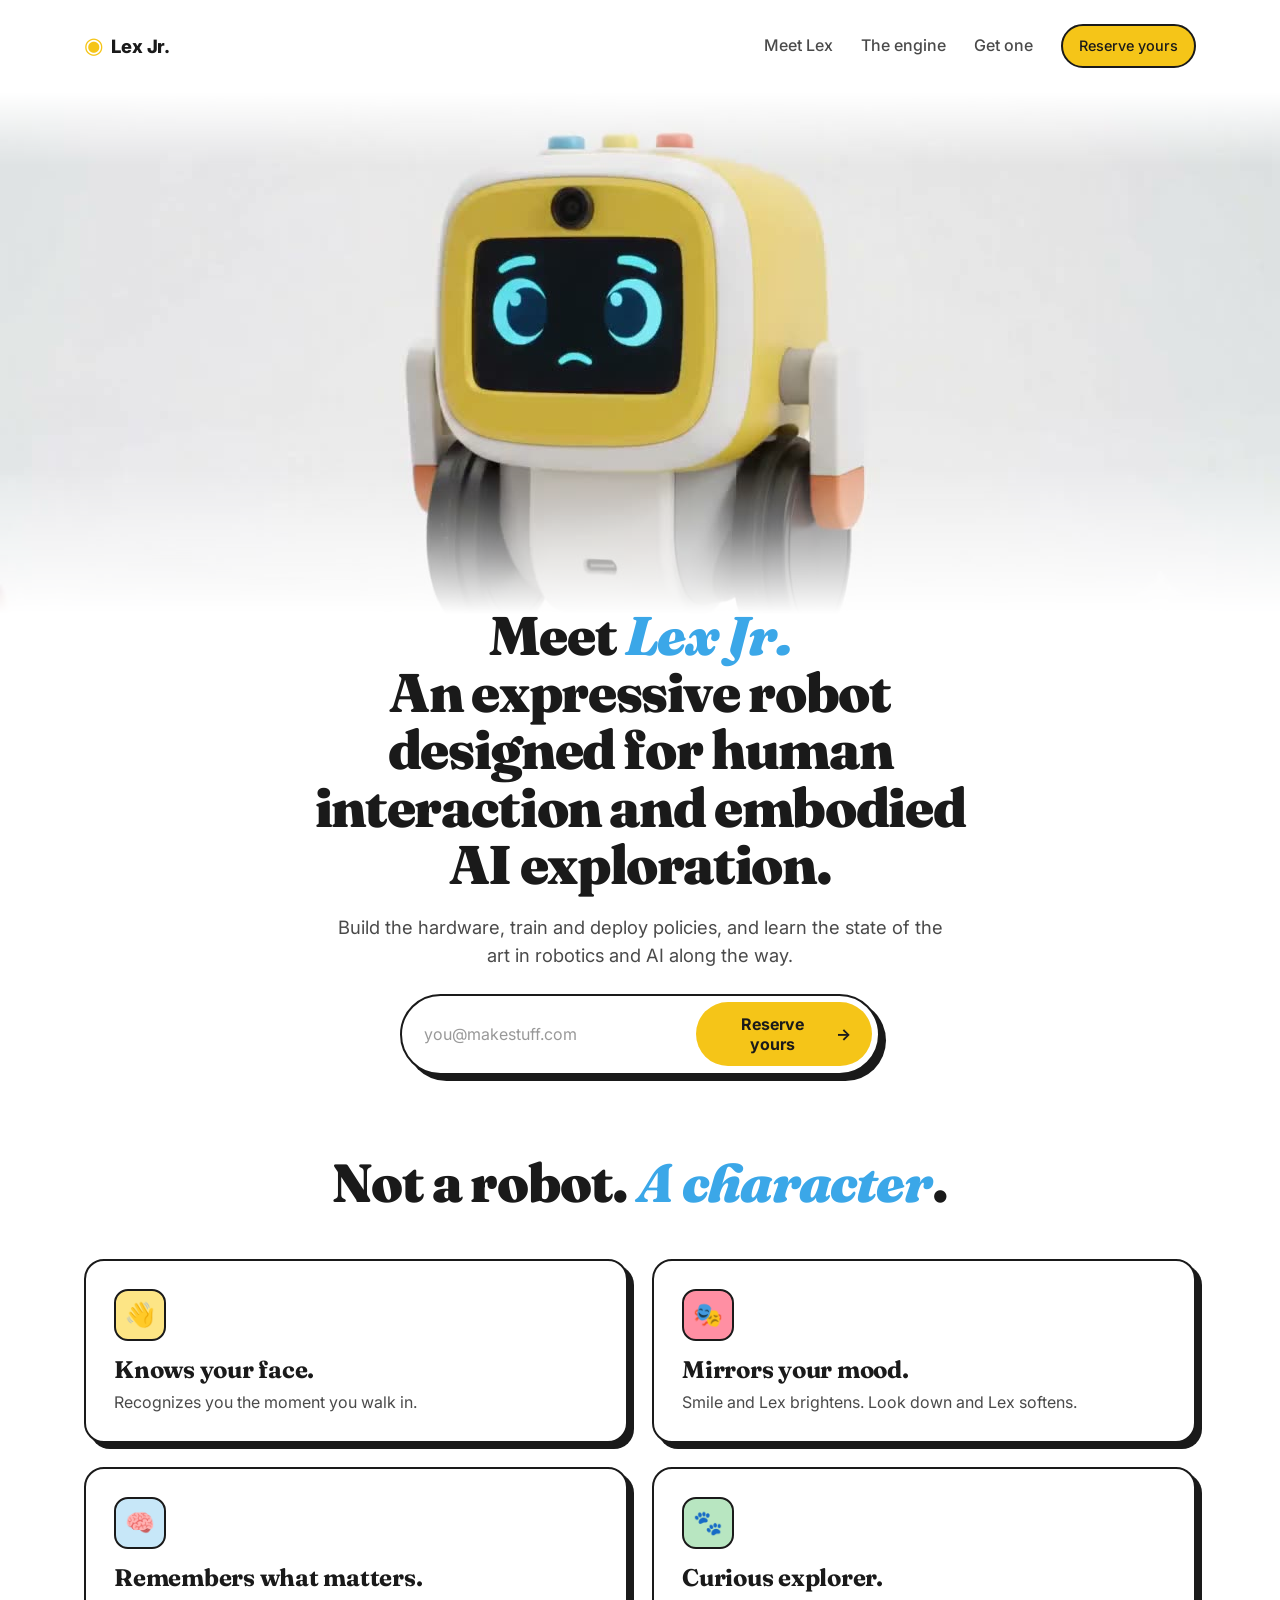
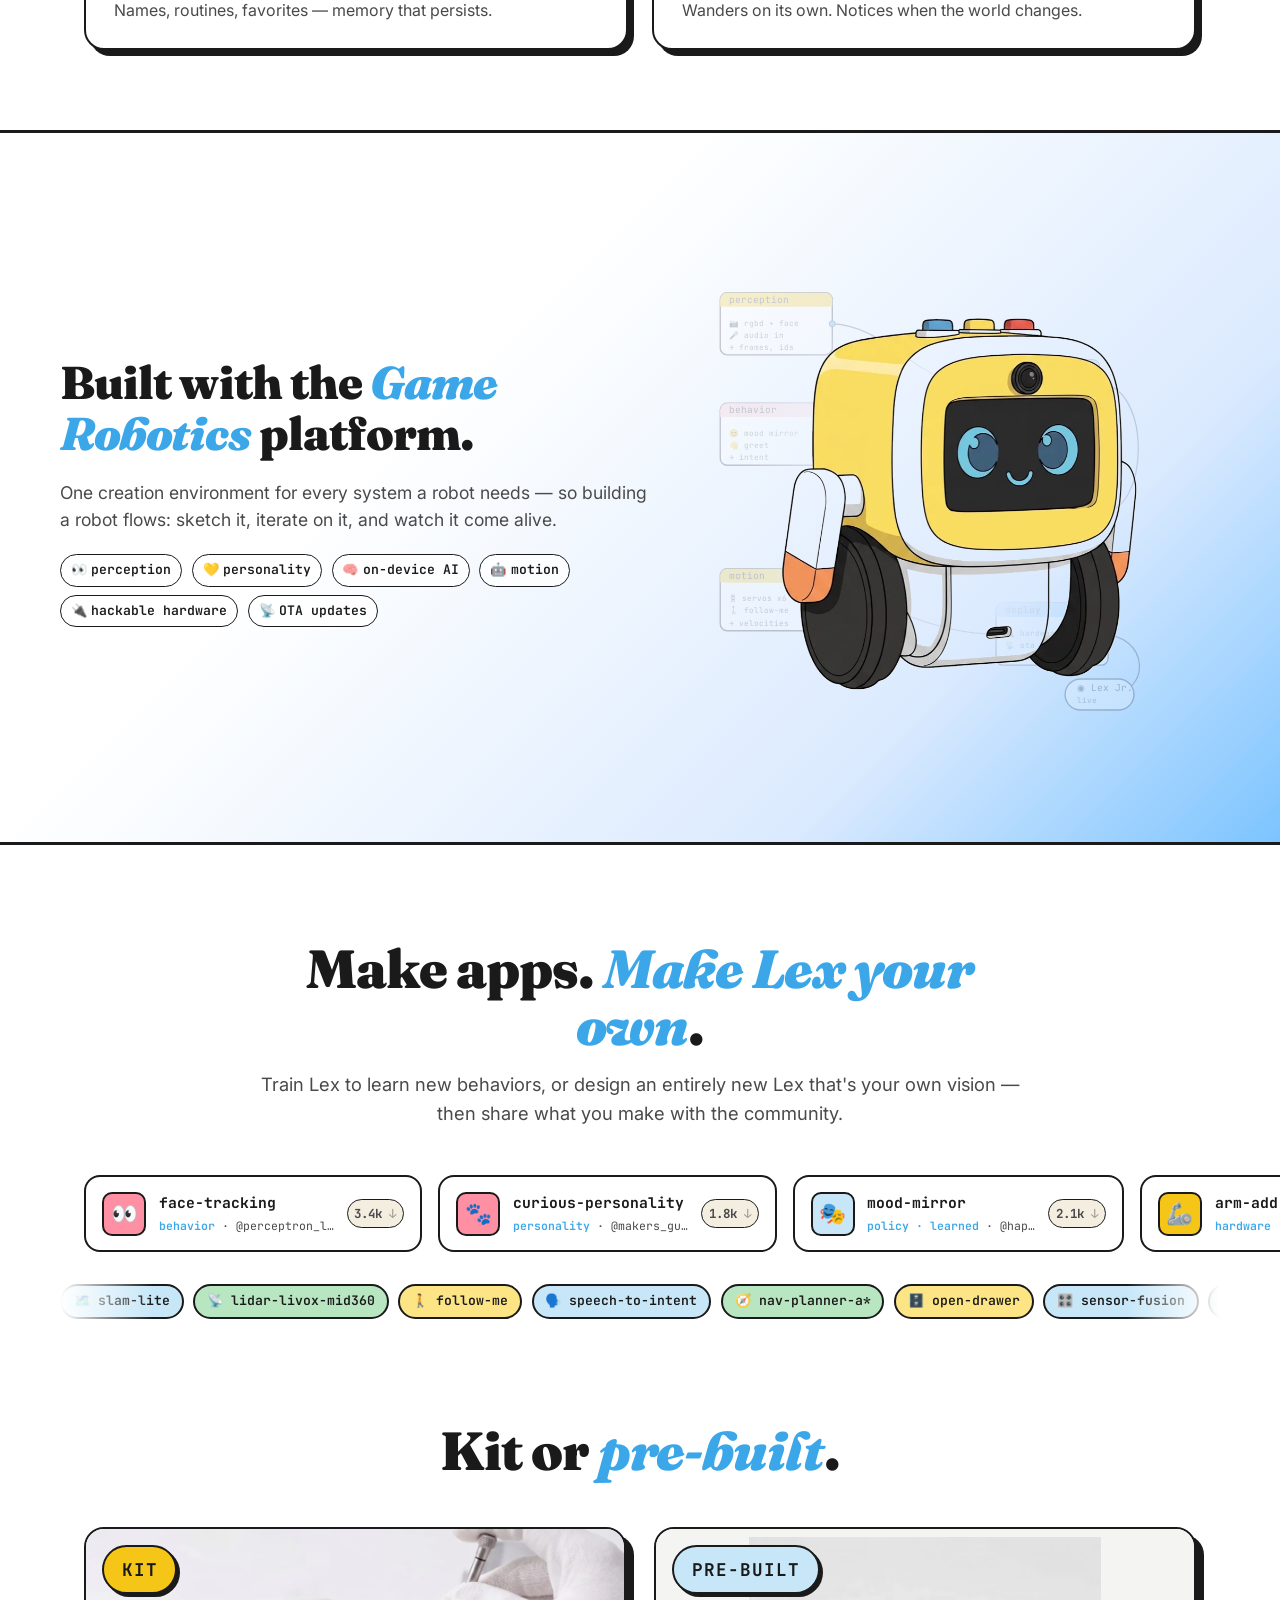
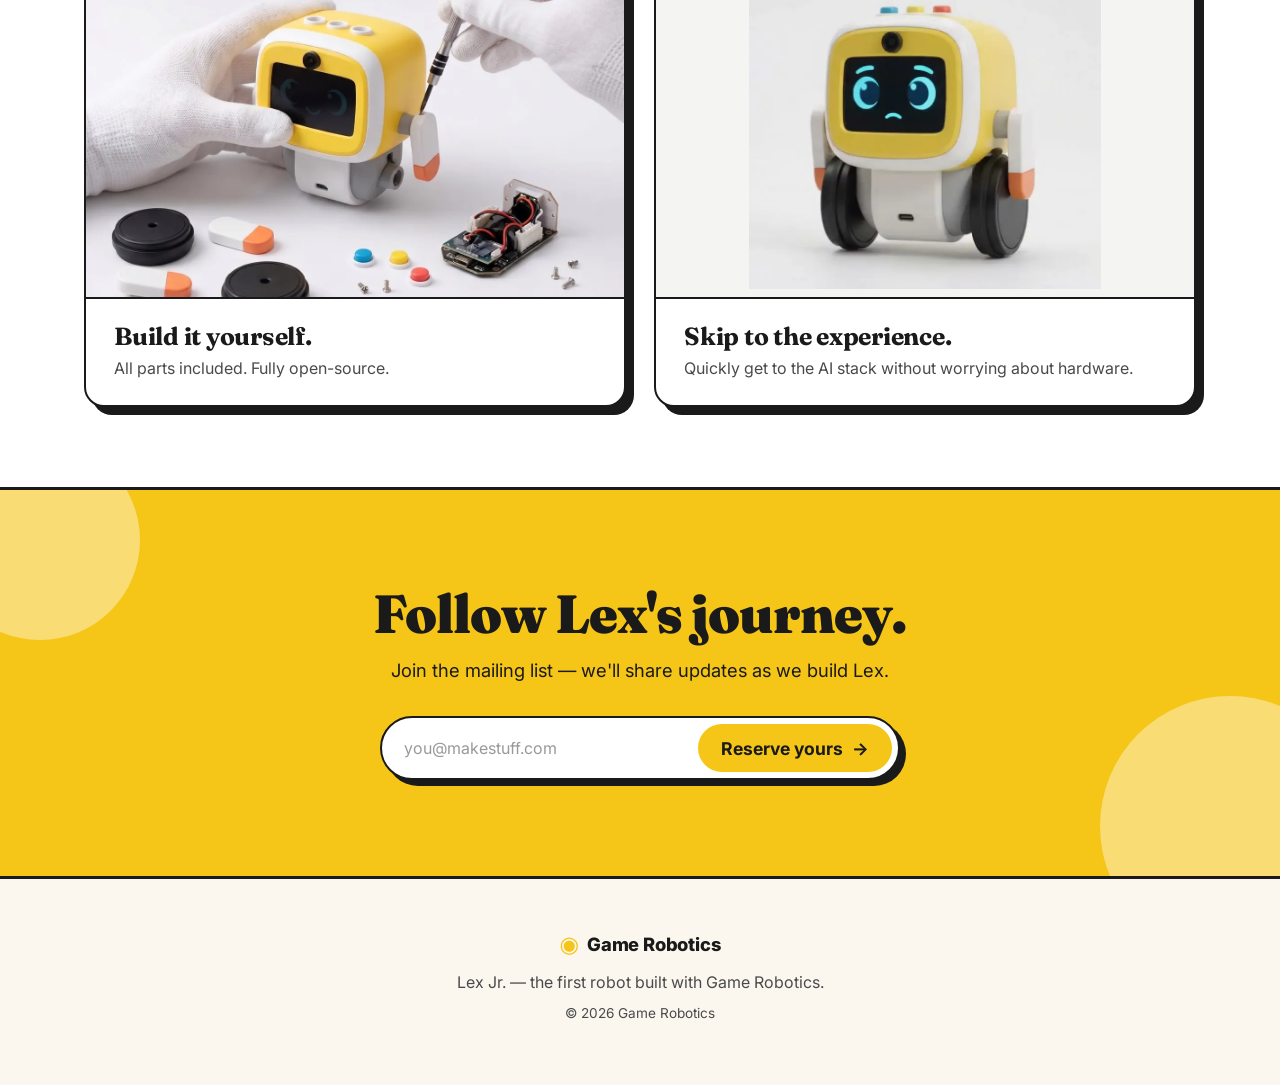
==== v3-robotfirst/index.html @ 31953375 "B choose cards: Kit + Pre-built tags overlay top-left of image, larger" ====
<!DOCTYPE html>
<html lang="en">
<head>
  <meta charset="UTF-8" />
  <meta name="viewport" content="width=device-width, initial-scale=1.0" />
  <title>Lex Jr. — A companion robot by Game Robotics</title>
  <meta name="description" content="Meet Lex Jr. A companion robot that recognizes you, reacts to your world, and grows with you. Built with Game Robotics." />
  <link rel="preconnect" href="https://fonts.googleapis.com" />
  <link rel="preconnect" href="https://fonts.gstatic.com" crossorigin />
  <link href="https://fonts.googleapis.com/css2?family=Fraunces:opsz,wght@9..144,700;9..144,900&family=Inter:wght@400;500;600;700&family=JetBrains+Mono:wght@500&display=swap" rel="stylesheet" />
  <link rel="stylesheet" href="styles.css" />
</head>
<body class="variant-b">
  <!-- Nav -->
  <header class="nav">
    <a href="#" class="logo">
      <span class="logo-mark">◉</span>
      <span>Lex Jr.</span>
    </a>
    <nav class="nav-links">
      <a href="#meet">Meet Lex</a>
      <a href="#engine">The engine</a>
      <a href="#choose">Get one</a>
      <a href="#signup" class="btn btn-sm btn-primary">Reserve yours</a>
    </nav>
  </header>

  <!-- Hero: cinematic full-bleed video, copy stacked below -->
  <section class="hero-robot" id="top">
    <div class="hr-video-band">
      <video
        class="hr-robot-vid-wide"
        autoplay muted loop playsinline preload="metadata"
        poster="assets/lex-jr-wide-poster.jpg"
        aria-label="Lex Jr., a friendly companion robot with big eyes">
        <source src="assets/lex-jr-wide.mp4" type="video/mp4" />
      </video>
    </div>

    <div class="hr-copy hr-copy-centered">
      <h1>
        Meet <em>Lex Jr.</em><br />
        An expressive robot designed for human interaction and embodied AI exploration.
      </h1>
      <p class="lede">
        Build the hardware, train and deploy policies, and learn the state of the
        art in robotics and AI along the way.
      </p>
      <form class="signup" onsubmit="event.preventDefault(); document.getElementById('signup-success').hidden = false;">
        <input type="email" placeholder="you@makestuff.com" aria-label="Email address" required />
        <button type="submit" class="btn btn-primary">
          Reserve yours <span aria-hidden="true">→</span>
        </button>
      </form>
      <p id="signup-success" class="signup-success" hidden>You're on the list. Talk soon 🌱</p>
    </div>
  </section>

  <!-- Meet Lex: personality vignettes -->
  <section class="meet" id="meet">
    <div class="section-head">
      <h2>Not a robot. <em>A character</em>.</h2>
    </div>

    <div class="vignettes">
      <article class="vignette">
        <div class="vg-icon">👋</div>
        <h3>Knows your face.</h3>
        <p>Recognizes you the moment you walk in.</p>
      </article>
      <article class="vignette">
        <div class="vg-icon">🎭</div>
        <h3>Mirrors your mood.</h3>
        <p>Smile and Lex brightens. Look down and Lex softens.</p>
      </article>
      <article class="vignette">
        <div class="vg-icon">🧠</div>
        <h3>Remembers what matters.</h3>
        <p>Names, routines, favorites — memory that persists.</p>
      </article>
      <article class="vignette">
        <div class="vg-icon">🐾</div>
        <h3>Curious explorer.</h3>
        <p>Wanders on its own. Notices when the world changes.</p>
      </article>
    </div>
  </section>

  <!-- The reveal: platform enters as the enabler + the whole stack -->
  <section class="reveal" id="engine">
    <div class="reveal-inner">
      <div class="reveal-copy">
        <h2>Built with the <em>Game Robotics</em> platform.</h2>
        <p>
          One creation environment for every system a robot needs — so building
          a robot flows: sketch it, iterate on it, and watch it come alive.
        </p>
        <ul class="stack-chips" aria-label="Everything in Lex's stack">
          <li><span aria-hidden="true">👀</span> perception</li>
          <li><span aria-hidden="true">💛</span> personality</li>
          <li><span aria-hidden="true">🧠</span> on-device AI</li>
          <li><span aria-hidden="true">🤖</span> motion</li>
          <li><span aria-hidden="true">🔌</span> hackable hardware</li>
          <li><span aria-hidden="true">📡</span> OTA updates</li>
        </ul>
      </div>
      <div class="reveal-visual">
        <!-- Faded node-editor hint behind Lex: a peek at the platform UI -->
        <svg class="reveal-nodes" viewBox="0 0 600 600" aria-hidden="true" preserveAspectRatio="xMidYMid slice">
          <defs>
            <style>
              .rn-node { fill: white; stroke: #1a1a2e; stroke-width: 1.6; }
              .rn-bar-y { fill: #F5C518; }
              .rn-bar-b { fill: #7cc4ff; }
              .rn-bar-p { fill: #FFBFC7; }
              .rn-bar-g { fill: #B9E8C7; }
              .rn-text { font-family: 'JetBrains Mono', 'Menlo', monospace; font-size: 11px; fill: #1a1a2e; }
              .rn-text-sm { font-family: 'JetBrains Mono', 'Menlo', monospace; font-size: 9px; fill: #4a4a5a; }
              .rn-port { fill: #2ba1ff; stroke: #1a1a2e; stroke-width: 1; }
              .rn-wire { fill: none; stroke: #1a1a2e; stroke-width: 1.4; stroke-linecap: round; }
            </style>
          </defs>

          <!-- Wires (drawn first so nodes sit on top) -->
          <path class="rn-wire" d="M 148,110 C 220,110 260,200 340,180" />
          <path class="rn-wire" d="M 148,238 C 220,238 260,330 340,320" />
          <path class="rn-wire" d="M 460,180 C 520,180 520,330 460,330" />
          <path class="rn-wire" d="M 148,430 C 220,430 260,470 340,470" />
          <path class="rn-wire" d="M 460,470 C 520,470 520,540 470,540" />

          <!-- perception -->
          <g transform="translate(20, 74)">
            <rect class="rn-node" width="130" height="72" rx="8" />
            <rect class="rn-bar-y" x="0" y="0" width="130" height="16" rx="8" />
            <rect class="rn-bar-y" x="0" y="8" width="130" height="8" />
            <text class="rn-text" x="10" y="12">perception</text>
            <text class="rn-text-sm" x="10" y="38">📷 rgbd + face</text>
            <text class="rn-text-sm" x="10" y="52">🎤 audio in</text>
            <text class="rn-text-sm" x="10" y="66">→ frames, ids</text>
            <circle class="rn-port" cx="130" cy="36" r="3.5" />
          </g>

          <!-- behavior -->
          <g transform="translate(20, 202)">
            <rect class="rn-node" width="130" height="72" rx="8" />
            <rect class="rn-bar-p" x="0" y="0" width="130" height="16" rx="8" />
            <rect class="rn-bar-p" x="0" y="8" width="130" height="8" />
            <text class="rn-text" x="10" y="12">behavior</text>
            <text class="rn-text-sm" x="10" y="38">😊 mood mirror</text>
            <text class="rn-text-sm" x="10" y="52">👋 greet</text>
            <text class="rn-text-sm" x="10" y="66">→ intent</text>
            <circle class="rn-port" cx="130" cy="36" r="3.5" />
          </g>

          <!-- reasoning -->
          <g transform="translate(340, 152)">
            <rect class="rn-node" width="120" height="60" rx="8" />
            <rect class="rn-bar-b" x="0" y="0" width="120" height="16" rx="8" />
            <rect class="rn-bar-b" x="0" y="8" width="120" height="8" />
            <text class="rn-text" x="10" y="12">reasoning</text>
            <text class="rn-text-sm" x="10" y="36">🧠 on-device llm</text>
            <text class="rn-text-sm" x="10" y="50">→ plan, reply</text>
            <circle class="rn-port" cx="0" cy="30" r="3.5" />
            <circle class="rn-port" cx="120" cy="30" r="3.5" />
          </g>

          <!-- memory -->
          <g transform="translate(340, 292)">
            <rect class="rn-node" width="120" height="60" rx="8" />
            <rect class="rn-bar-g" x="0" y="0" width="120" height="16" rx="8" />
            <rect class="rn-bar-g" x="0" y="8" width="120" height="8" />
            <text class="rn-text" x="10" y="12">memory</text>
            <text class="rn-text-sm" x="10" y="36">🗄 persistent</text>
            <text class="rn-text-sm" x="10" y="50">→ ctx, prefs</text>
            <circle class="rn-port" cx="0" cy="30" r="3.5" />
            <circle class="rn-port" cx="120" cy="30" r="3.5" />
          </g>

          <!-- motion -->
          <g transform="translate(20, 394)">
            <rect class="rn-node" width="130" height="72" rx="8" />
            <rect class="rn-bar-y" x="0" y="0" width="130" height="16" rx="8" />
            <rect class="rn-bar-y" x="0" y="8" width="130" height="8" />
            <text class="rn-text" x="10" y="12">motion</text>
            <text class="rn-text-sm" x="10" y="38">🎛 servos x6</text>
            <text class="rn-text-sm" x="10" y="52">🚶 follow-me</text>
            <text class="rn-text-sm" x="10" y="66">→ velocities</text>
            <circle class="rn-port" cx="130" cy="36" r="3.5" />
          </g>

          <!-- deploy -->
          <g transform="translate(340, 434)">
            <rect class="rn-node" width="130" height="72" rx="8" />
            <rect class="rn-bar-b" x="0" y="0" width="130" height="16" rx="8" />
            <rect class="rn-bar-b" x="0" y="8" width="130" height="8" />
            <text class="rn-text" x="10" y="12">deploy</text>
            <text class="rn-text-sm" x="10" y="38">🔌 hardware io</text>
            <text class="rn-text-sm" x="10" y="52">📡 ota</text>
            <text class="rn-text-sm" x="10" y="66">→ Lex</text>
            <circle class="rn-port" cx="0" cy="36" r="3.5" />
          </g>

          <!-- lex sink chip -->
          <g transform="translate(420, 522)">
            <rect class="rn-node" width="80" height="36" rx="18" fill="#F5C518" stroke="#1a1a2e" stroke-width="1.6" />
            <text class="rn-text" x="14" y="14">◉ Lex Jr.</text>
            <text class="rn-text-sm" x="14" y="28">live</text>
          </g>
        </svg>

        <picture>
          <source type="image/webp" srcset="assets/lex-jr-illustration.webp" />
          <img src="assets/lex-jr-illustration.png" alt="Illustration of Lex Jr." />
        </picture>
      </div>
    </div>
  </section>

  <!-- Community: extend Lex or build your own -->
  <section class="marketplace" id="community">
    <div class="section-head">
      <h2>Make apps. <em>Make Lex your own</em>.</h2>
      <p class="section-lede">
        Train Lex to learn new behaviors, or design an entirely new Lex that's your
        own vision — then share what you make with the community.
      </p>
    </div>

    <div class="market-grid market-featured">
      <div class="market-card m-behavior">
        <div class="m-icon">👀</div>
        <div class="m-body">
          <div class="m-name">face-tracking</div>
          <div class="m-meta"><span class="m-type">behavior</span> · <span class="m-author">@perceptron_labs</span></div>
        </div>
        <div class="m-stat">3.4k</div>
      </div>
      <div class="market-card m-personality">
        <div class="m-icon">🐾</div>
        <div class="m-body">
          <div class="m-name">curious-personality</div>
          <div class="m-meta"><span class="m-type">personality</span> · <span class="m-author">@makers_guild</span></div>
        </div>
        <div class="m-stat">1.8k</div>
      </div>
      <div class="market-card m-policy">
        <div class="m-icon">🎭</div>
        <div class="m-body">
          <div class="m-name">mood-mirror</div>
          <div class="m-meta"><span class="m-type">policy · learned</span> · <span class="m-author">@haptic</span></div>
        </div>
        <div class="m-stat">2.1k</div>
      </div>
      <div class="market-card m-actuator">
        <div class="m-icon">🦾</div>
        <div class="m-body">
          <div class="m-name">arm-add-on</div>
          <div class="m-meta"><span class="m-type">hardware</span> · <span class="m-author">@robotis</span></div>
        </div>
        <div class="m-stat">4.7k</div>
      </div>
    </div>

    <div class="market-trail" aria-label="More capabilities in the library">
      <div class="market-trail-track">
        <span class="mini-node">🗺️ slam-lite</span>
        <span class="mini-node">📡 lidar-livox-mid360</span>
        <span class="mini-node">🚶 follow-me</span>
        <span class="mini-node">🗣️ speech-to-intent</span>
        <span class="mini-node">🧭 nav-planner-a*</span>
        <span class="mini-node">🗄️ open-drawer</span>
        <span class="mini-node">🎛️ sensor-fusion</span>
        <span class="mini-node">📷 rgbd-cam</span>
        <span class="mini-node">🧲 gripper-parallel</span>
        <span class="mini-node">🌡️ imu-bno085</span>
        <span class="mini-node">🎨 emotion-mixer</span>
        <span class="mini-node">🧠 llm-planner</span>
        <span class="mini-node">🦾 arm-pilot</span>
        <span class="mini-node">🎯 aim-and-track</span>
        <span class="mini-node" aria-hidden="true">🗺️ slam-lite</span>
        <span class="mini-node" aria-hidden="true">📡 lidar-livox-mid360</span>
        <span class="mini-node" aria-hidden="true">🚶 follow-me</span>
        <span class="mini-node" aria-hidden="true">🗣️ speech-to-intent</span>
        <span class="mini-node" aria-hidden="true">🧭 nav-planner-a*</span>
        <span class="mini-node" aria-hidden="true">🗄️ open-drawer</span>
        <span class="mini-node" aria-hidden="true">🎛️ sensor-fusion</span>
        <span class="mini-node" aria-hidden="true">📷 rgbd-cam</span>
        <span class="mini-node" aria-hidden="true">🧲 gripper-parallel</span>
        <span class="mini-node" aria-hidden="true">🌡️ imu-bno085</span>
        <span class="mini-node" aria-hidden="true">🎨 emotion-mixer</span>
        <span class="mini-node" aria-hidden="true">🧠 llm-planner</span>
        <span class="mini-node" aria-hidden="true">🦾 arm-pilot</span>
        <span class="mini-node" aria-hidden="true">🎯 aim-and-track</span>
      </div>
    </div>
  </section>

  <!-- Kit vs pre-built: two ways in -->
  <section class="choose" id="choose">
    <div class="section-head">
      <h2>Kit or <em>pre-built</em>.</h2>
    </div>

    <div class="choose-grid">
      <article class="choose-card">
        <div class="cc-img">
          <div class="cc-tag cc-tag-kit">Kit</div>
          <picture>
            <source type="image/webp" srcset="assets/lex-kit.webp" />
            <img src="assets/lex-kit.jpg" alt="Lex Jr. kit — assembled by hand with tools and parts on a workbench" />
          </picture>
        </div>
        <div class="cc-body">
          <h3>Build it yourself.</h3>
          <p>All parts included. Fully open-source.</p>
        </div>
      </article>

      <article class="choose-card">
        <div class="cc-img cc-img-photo">
          <div class="cc-tag cc-tag-built">Pre-built</div>
          <picture>
            <source type="image/webp" srcset="assets/lex-jr-poster.webp" />
            <img src="assets/lex-jr-poster.jpg" alt="Lex Jr. — fully assembled and ready to run" />
          </picture>
        </div>
        <div class="cc-body">
          <h3>Skip to the experience.</h3>
          <p>Quickly get to the AI stack without worrying about hardware.</p>
        </div>
      </article>
    </div>
  </section>

  <!-- Final CTA -->
  <section class="cta" id="signup">
    <div class="cta-inner">
      <h2>Follow Lex's journey.</h2>
      <p>Join the mailing list — we'll share updates as we build Lex.</p>
      <form class="signup signup-lg" onsubmit="event.preventDefault(); document.getElementById('signup-success-2').hidden = false;">
        <input type="email" placeholder="you@makestuff.com" aria-label="Email address" required />
        <button type="submit" class="btn btn-primary btn-lg">
          Reserve yours <span aria-hidden="true">→</span>
        </button>
      </form>
      <p id="signup-success-2" class="signup-success" hidden>You're on the list. Talk soon 🌱</p>
    </div>
  </section>

  <footer class="footer">
    <div class="footer-inner">
      <div class="logo">
        <span class="logo-mark">◉</span>
        <span>Game Robotics</span>
      </div>
      <p class="footer-tag">Lex Jr. — the first robot built with Game Robotics.</p>
      <p class="footer-copy">© 2026 Game Robotics</p>
    </div>
  </footer>
</body>
</html>
---- v3-robotfirst/styles.css ----
/* -------- Design tokens: TOYBOX (yellow + blue on cream) -------- */
:root {
  --bg: #FBF7EF;
  --bg-2: #F4EEE0;
  --ink: #1A1A1A;
  --ink-2: #4A4A4A;
  --yellow: #F5C518;
  --yellow-soft: #FDE585;
  --blue: #3BA7E8;
  --blue-soft: #C7E7F8;
  --pink: #FF8FA3;
  --mint: #B8E6C1;
  --dark: #0F172A;
  --radius: 22px;
  --radius-sm: 14px;
  --shadow-play: 6px 6px 0 var(--ink);
  --shadow-soft: 0 10px 30px rgba(0, 0, 0, 0.08);
  --max: 1160px;
}

/* -------- Reset + base -------- */
*, *::before, *::after { box-sizing: border-box; }
html, body { margin: 0; padding: 0; }
body {
  font-family: 'Inter', system-ui, sans-serif;
  background: var(--bg);
  color: var(--ink);
  line-height: 1.55;
  -webkit-font-smoothing: antialiased;
  overflow-x: hidden;
}
img { max-width: 100%; display: block; }
a { color: inherit; text-decoration: none; }
h1, h2, h3 {
  font-family: 'Fraunces', 'Georgia', serif;
  font-weight: 900;
  line-height: 1.05;
  letter-spacing: -0.02em;
  margin: 0;
}
h1 { font-size: clamp(2.8rem, 6.5vw, 5.4rem); }
h2 { font-size: clamp(2rem, 4.2vw, 3.4rem); }
h3 { font-size: 1.25rem; font-family: 'Inter', sans-serif; font-weight: 700; letter-spacing: -0.01em; }
p { margin: 0 0 1em; color: var(--ink-2); }
em { font-style: italic; color: var(--blue); }

/* -------- Buttons -------- */
.btn {
  display: inline-flex;
  align-items: center;
  gap: 0.5em;
  padding: 0.85em 1.4em;
  border-radius: 999px;
  font-family: 'Inter', sans-serif;
  font-weight: 700;
  font-size: 1rem;
  border: 2px solid var(--ink);
  cursor: pointer;
  transition: transform 0.15s ease, box-shadow 0.15s ease;
  background: white;
  color: var(--ink);
}
.btn:hover { transform: translate(-2px, -2px); box-shadow: 4px 4px 0 var(--ink); }
.btn:active { transform: translate(0, 0); box-shadow: 0 0 0 var(--ink); }
.btn-primary { background: var(--yellow); color: var(--ink); }
.btn-lg { padding: 1.05em 1.8em; font-size: 1.1rem; }
.btn-sm { padding: 0.6em 1.1em; font-size: 0.9rem; }

/* -------- Nav -------- */
.nav {
  max-width: var(--max);
  margin: 0 auto;
  padding: 1.5rem 1.5rem;
  display: flex;
  justify-content: space-between;
  align-items: center;
  gap: 1rem;
}
.logo {
  display: inline-flex;
  align-items: center;
  gap: 0.5rem;
  font-weight: 800;
  font-size: 1.15rem;
  letter-spacing: -0.01em;
}
.logo-mark {
  color: var(--yellow);
  font-size: 1.4rem;
  animation: spin 8s linear infinite;
  display: inline-block;
}
@keyframes spin { to { transform: rotate(360deg); } }
.nav-links { display: flex; align-items: center; gap: 1.75rem; }
.nav-links a { font-weight: 500; color: var(--ink-2); }
.nav-links a:hover { color: var(--ink); }
.nav-links .btn { color: var(--ink); }

/* -------- Hero -------- */
.hero {
  max-width: var(--max);
  margin: 2rem auto 4rem;
  padding: 0 1.5rem;
  display: grid;
  grid-template-columns: 1.1fr 1fr;
  gap: 3rem;
  align-items: center;
}

/* Cinematic hero variant: full-width background video */
.hero-video {
  max-width: none;
  padding: 6rem 1.5rem 5rem;
  margin: 0 0 4rem;
  min-height: 82vh;
  position: relative;
  overflow: hidden;
  display: block;
  background: #0a0f18;
}
.hero-bg {
  position: absolute;
  inset: 0;
  width: 100%;
  height: 100%;
  object-fit: cover;
  z-index: 0;
  pointer-events: none;
  transform: scaleX(-1);
}
.hero-scrim {
  position: absolute;
  inset: 0;
  z-index: 1;
  background:
    linear-gradient(100deg, rgba(10, 15, 24, 0.92) 0%, rgba(10, 15, 24, 0.72) 35%, rgba(10, 15, 24, 0.25) 70%, rgba(10, 15, 24, 0.05) 100%),
    linear-gradient(180deg, rgba(10, 15, 24, 0.25) 0%, rgba(10, 15, 24, 0.55) 100%);
  pointer-events: none;
}
.hero-video .hero-copy {
  position: relative;
  z-index: 2;
  max-width: 640px;
  margin: 0 auto 0 max(1.5rem, calc((100vw - var(--max)) / 2 + 1.5rem));
  color: white;
}
.hero-video h1 {
  color: white;
  font-size: clamp(1.9rem, 4.2vw, 3.2rem);
  line-height: 1.1;
  letter-spacing: -0.02em;
}
.hero-video h1 em {
  display: inline-block;
  white-space: nowrap;
}
.hero-video em { color: var(--yellow); font-style: italic; }
.hero-video .lede { color: rgba(255,255,255,0.85); }
.hero-video .eyebrow {
  background: rgba(255,255,255,0.08);
  color: rgba(255,255,255,0.9);
  border-color: rgba(255,255,255,0.25);
  backdrop-filter: blur(6px);
}
.hero-video .squiggle path { stroke: var(--yellow); }

/* Hero tag — chip above h1 */
.hero-tag {
  display: inline-flex;
  align-items: center;
  gap: 0.75rem;
  font-family: 'Inter', sans-serif;
  font-weight: 600;
  font-size: 1.05rem;
  line-height: 1;
  color: white;
  background: rgba(255,255,255,0.08);
  padding: 0.7em 1.35em;
  border-radius: 999px;
  border: 1.5px solid rgba(255,255,255,0.22);
  backdrop-filter: blur(8px);
  margin: 0 0 1.6rem;
  letter-spacing: -0.01em;
}
.hero-tag em {
  font-family: 'Fraunces', serif;
  font-style: italic;
  font-weight: 900;
  color: var(--yellow);
  margin-left: 0.15em;
  letter-spacing: -0.02em;
}
.hero-tag .dot {
  width: 10px; height: 10px;
  background: var(--yellow);
  box-shadow: 0 0 0 4px rgba(245, 197, 24, 0.25);
}
@media (max-width: 520px) {
  .hero-tag { font-size: 0.9rem; padding: 0.55em 1.1em; }
}

.hero-copy .eyebrow { margin-bottom: 1.4rem; }
.hero h1 { margin-bottom: 1.4rem; }
.squiggle-wrap { position: relative; display: inline-block; }
.squiggle {
  position: absolute;
  left: 0;
  bottom: -0.15em;
  width: 100%;
  height: 0.35em;
}
.lede { font-size: 1.2rem; max-width: 32em; margin-bottom: 2rem; color: var(--ink-2); }

.eyebrow {
  display: inline-flex;
  align-items: center;
  gap: 0.6rem;
  font-family: 'JetBrains Mono', monospace;
  font-size: 0.8rem;
  text-transform: uppercase;
  letter-spacing: 0.12em;
  color: var(--ink-2);
  background: white;
  padding: 0.45em 0.9em;
  border-radius: 999px;
  border: 2px solid var(--ink);
}
.eyebrow.light { background: rgba(255,255,255,0.12); color: rgba(255,255,255,0.9); border-color: rgba(255,255,255,0.3); }
.dot {
  width: 8px; height: 8px; border-radius: 50%;
  background: var(--yellow);
  box-shadow: 0 0 0 3px var(--yellow-soft);
}

.signup {
  display: flex;
  gap: 0.5rem;
  max-width: 460px;
  background: white;
  padding: 0.4rem;
  border: 2px solid var(--ink);
  border-radius: 999px;
  box-shadow: var(--shadow-play);
}
.signup input {
  flex: 1;
  border: 0;
  background: transparent;
  padding: 0.7em 1em;
  font-size: 1rem;
  font-family: inherit;
  color: var(--ink);
  outline: none;
}
.signup input::placeholder { color: #999; }
.signup .btn { border-width: 0; padding: 0.75em 1.3em; }
.signup .btn:hover { transform: translate(-1px, -1px); box-shadow: 2px 2px 0 var(--ink); }

.signup-success:not([hidden]) {
  margin-top: 1rem;
  font-weight: 600;
  color: var(--ink);
  background: var(--mint);
  padding: 0.5em 1em;
  border-radius: 999px;
  display: inline-block;
  border: 2px solid var(--ink);
}
[hidden] { display: none !important; }
.tiny-print { font-size: 0.85rem; color: var(--ink-2); margin-top: 0.75rem; }

/* Hero visual */
.hero-visual {
  position: relative;
  aspect-ratio: 1 / 1;
  display: grid;
  place-items: center;
}
.hero-robot {
  position: relative;
  z-index: 2;
  max-width: 100%;
  filter: drop-shadow(0 30px 40px rgba(0, 0, 0, 0.18));
  animation: bob 4s ease-in-out infinite;
}
@keyframes bob { 0%, 100% { transform: translateY(0); } 50% { transform: translateY(-14px); } }

.blob {
  position: absolute;
  border-radius: 50%;
  filter: blur(2px);
  z-index: 1;
}
.blob-yellow {
  width: 62%;
  height: 62%;
  background: var(--yellow);
  top: 20%; left: 15%;
  animation: blob-1 12s ease-in-out infinite;
}
.blob-blue {
  width: 42%;
  height: 42%;
  background: var(--blue-soft);
  top: 8%; right: 6%;
  animation: blob-2 10s ease-in-out infinite;
}
.blob-yellow-sm {
  width: 55%;
  height: 55%;
  background: var(--yellow-soft);
  top: 22%; left: 22%;
  border-radius: 50%;
  z-index: 1;
  position: absolute;
}
@keyframes blob-1 { 0%,100% { transform: scale(1) translate(0,0);} 50% { transform: scale(1.08) translate(10px,-8px);} }
@keyframes blob-2 { 0%,100% { transform: scale(1) translate(0,0);} 50% { transform: scale(0.92) translate(-14px,10px);} }

.sticker {
  position: absolute;
  z-index: 3;
  background: white;
  border: 2px solid var(--ink);
  border-radius: 999px;
  padding: 0.5em 1em;
  font-weight: 700;
  font-size: 0.9rem;
  box-shadow: 4px 4px 0 var(--ink);
  transition: transform 0.2s ease;
}
.sticker:hover { transform: rotate(0deg) scale(1.05); }
.sticker-1 { top: 8%; left: 4%; background: var(--pink); transform: rotate(-8deg); }
.sticker-2 { bottom: 12%; left: 2%; background: var(--mint); transform: rotate(6deg); }
.sticker-3 { bottom: 22%; right: 4%; background: var(--blue); color: white; transform: rotate(-6deg); }

/* -------- Marquee -------- */
.marquee {
  background: var(--ink);
  color: var(--yellow);
  padding: 1.1rem 0;
  overflow: hidden;
  border-top: 2px solid var(--ink);
  border-bottom: 2px solid var(--ink);
  transform: rotate(-1.5deg);
  margin: 2rem -20px;
}
.marquee-track {
  display: flex;
  gap: 2rem;
  white-space: nowrap;
  animation: marquee 30s linear infinite;
  font-family: 'Fraunces', serif;
  font-weight: 900;
  font-size: 1.6rem;
  align-items: center;
}
.marquee-track span:nth-child(even) { color: var(--blue); font-size: 1rem; }
@keyframes marquee { to { transform: translateX(-50%); } }

/* -------- Pitch -------- */
.pitch {
  max-width: var(--max);
  margin: 6rem auto;
  padding: 0 1.5rem;
}
.section-head { max-width: 780px; margin: 0 auto 3rem; text-align: center; }
.section-head .eyebrow { margin-bottom: 1.2rem; }
.section-head h2 { margin-bottom: 1rem; }
.section-lede { font-size: 1.15rem; }
.section-lede.light { color: rgba(255,255,255,0.85); }

/* Transition caption sitting above the sim panel */
.pitch-transition {
  max-width: 720px;
  margin: 3rem auto 1.75rem;
  text-align: center;
  color: var(--ink-2);
  font-size: 1.1rem;
  line-height: 1.55;
}
.pt-lead {
  display: block;
  font-family: 'Fraunces', serif;
  font-weight: 900;
  font-size: 1.75rem;
  color: var(--ink);
  letter-spacing: -0.02em;
  margin-bottom: 0.5rem;
}
.pt-lead::after {
  content: '';
  display: inline-block;
  width: 40px;
  height: 4px;
  background: var(--yellow);
  vertical-align: middle;
  margin-left: 0.6em;
  border-radius: 2px;
}
.pt-arrow {
  display: block;
  margin-top: 0.9rem;
  color: var(--yellow);
  font-size: 1.5rem;
  animation: pt-bounce 1.6s ease-in-out infinite;
}
@keyframes pt-bounce {
  0%, 100% { transform: translateY(0); }
  50% { transform: translateY(6px); }
}
@media (max-width: 520px) {
  .pt-lead { font-size: 1.4rem; }
  .pt-lead::after { display: none; }
  .pitch-transition { font-size: 1rem; }
}

/* Prompt card: IDE-style panel */
.prompt-card {
  max-width: 860px;
  margin: 0 auto;
  background: #0F172A;
  border: 2px solid var(--ink);
  border-radius: var(--radius);
  box-shadow: 8px 8px 0 var(--ink);
  overflow: hidden;
  color: #E4EAF3;
}
.prompt-topbar {
  display: flex;
  align-items: center;
  gap: 0.5rem;
  padding: 0.75rem 1rem;
  background: #1E293B;
  border-bottom: 1px solid rgba(255,255,255,0.08);
  font-family: 'JetBrains Mono', monospace;
  font-size: 0.75rem;
  color: #8FA0BC;
}
.prompt-dot {
  width: 10px; height: 10px; border-radius: 50%;
  background: #FF6B6B;
}
.prompt-dot:nth-child(2) { background: var(--yellow); }
.prompt-dot:nth-child(3) { background: #7ED08C; }
.prompt-tabname {
  margin-left: 0.75rem;
  color: #8FA0BC;
}
/* Two-column shell: left tabs sidebar + main content column */
.prompt-shell {
  display: grid;
  grid-template-columns: 92px 1fr;
}
.prompt-tabs {
  background: #060B18;
  border-right: 1px solid rgba(255,255,255,0.06);
  padding: 0.5rem 0;
  display: flex;
  flex-direction: column;
  gap: 2px;
}
.ptab {
  position: relative;
  padding: 0.7rem 0.5rem 0.7rem 0.75rem;
  display: flex;
  flex-direction: column;
  align-items: flex-start;
  gap: 0.25rem;
  font-family: 'JetBrains Mono', monospace;
  font-size: 0.65rem;
  color: #566172;
  cursor: default;
  transition: color 0.25s ease, background 0.25s ease;
  border-left: 3px solid transparent;
}
.ptab-ic {
  font-size: 1rem;
  line-height: 1;
  color: #566172;
  transition: color 0.25s ease, transform 0.25s ease;
}
.ptab-lb {
  letter-spacing: 0.06em;
  text-transform: lowercase;
}
.ptab.is-past { color: #7ED08C; }
.ptab.is-past .ptab-ic { color: #7ED08C; }
.ptab.is-active {
  color: var(--yellow);
  background: rgba(245, 197, 24, 0.08);
  border-left-color: var(--yellow);
}
.ptab.is-active .ptab-ic {
  color: var(--yellow);
  transform: scale(1.15);
}
.ptab.is-active::after {
  content: '';
  position: absolute;
  right: 6px;
  top: 50%;
  transform: translateY(-50%);
  width: 6px; height: 6px;
  border-radius: 50%;
  background: var(--yellow);
  box-shadow: 0 0 8px var(--yellow);
  animation: pulse-dot 1.2s ease-in-out infinite;
}
.prompt-main { min-width: 0; }

/* Active/past tab computation via ancestor class:
   is-streaming → telemetry active, everything else past
   is-editing (not streaming) → board active, prior past
   is-simulating (not editing) → sim active, prior past
   is-live (not simulating) → graph active
   default → intent active */
.prompt-card .ptab[data-phase="intent"] { }
.prompt-card:not(.is-live) .ptab[data-phase="intent"] { }
.prompt-card.is-live .ptab[data-phase="intent"] { }

.prompt-card:not(.is-live) .ptab[data-phase="intent"] { color: var(--yellow); background: rgba(245,197,24,0.08); border-left-color: var(--yellow); }
.prompt-card:not(.is-live) .ptab[data-phase="intent"] .ptab-ic { color: var(--yellow); transform: scale(1.15); }
.prompt-card:not(.is-live) .ptab[data-phase="intent"]::after { content:''; position:absolute; right:6px; top:50%; transform:translateY(-50%); width:6px; height:6px; border-radius:50%; background:var(--yellow); box-shadow:0 0 8px var(--yellow); animation:pulse-dot 1.2s ease-in-out infinite; }

.prompt-card.is-live:not(.is-simulating) .ptab[data-phase="graph"] { color: var(--yellow); background: rgba(245,197,24,0.08); border-left-color: var(--yellow); }
.prompt-card.is-live:not(.is-simulating) .ptab[data-phase="graph"] .ptab-ic { color: var(--yellow); transform: scale(1.15); }
.prompt-card.is-live:not(.is-simulating) .ptab[data-phase="graph"]::after { content:''; position:absolute; right:6px; top:50%; transform:translateY(-50%); width:6px; height:6px; border-radius:50%; background:var(--yellow); box-shadow:0 0 8px var(--yellow); animation:pulse-dot 1.2s ease-in-out infinite; }

.prompt-card.is-simulating:not(.is-mech) .ptab[data-phase="sim"] { color: var(--yellow); background: rgba(245,197,24,0.08); border-left-color: var(--yellow); }
.prompt-card.is-simulating:not(.is-mech) .ptab[data-phase="sim"] .ptab-ic { color: var(--yellow); transform: scale(1.15); }
.prompt-card.is-simulating:not(.is-mech) .ptab[data-phase="sim"]::after { content:''; position:absolute; right:6px; top:50%; transform:translateY(-50%); width:6px; height:6px; border-radius:50%; background:var(--yellow); box-shadow:0 0 8px var(--yellow); animation:pulse-dot 1.2s ease-in-out infinite; }

.prompt-card.is-mech:not(.is-editing) .ptab[data-phase="mech"] { color: var(--yellow); background: rgba(245,197,24,0.08); border-left-color: var(--yellow); }
.prompt-card.is-mech:not(.is-editing) .ptab[data-phase="mech"] .ptab-ic { color: var(--yellow); transform: scale(1.15); }
.prompt-card.is-mech:not(.is-editing) .ptab[data-phase="mech"]::after { content:''; position:absolute; right:6px; top:50%; transform:translateY(-50%); width:6px; height:6px; border-radius:50%; background:var(--yellow); box-shadow:0 0 8px var(--yellow); animation:pulse-dot 1.2s ease-in-out infinite; }

.prompt-card.is-editing:not(.is-streaming) .ptab[data-phase="board"] { color: var(--yellow); background: rgba(245,197,24,0.08); border-left-color: var(--yellow); }
.prompt-card.is-editing:not(.is-streaming) .ptab[data-phase="board"] .ptab-ic { color: var(--yellow); transform: scale(1.15); }
.prompt-card.is-editing:not(.is-streaming) .ptab[data-phase="board"]::after { content:''; position:absolute; right:6px; top:50%; transform:translateY(-50%); width:6px; height:6px; border-radius:50%; background:var(--yellow); box-shadow:0 0 8px var(--yellow); animation:pulse-dot 1.2s ease-in-out infinite; }

.prompt-card.is-streaming .ptab[data-phase="telemetry"] { color: var(--yellow); background: rgba(245,197,24,0.08); border-left-color: var(--yellow); }
.prompt-card.is-streaming .ptab[data-phase="telemetry"] .ptab-ic { color: var(--yellow); transform: scale(1.15); }
.prompt-card.is-streaming .ptab[data-phase="telemetry"]::after { content:''; position:absolute; right:6px; top:50%; transform:translateY(-50%); width:6px; height:6px; border-radius:50%; background:var(--yellow); box-shadow:0 0 8px var(--yellow); animation:pulse-dot 1.2s ease-in-out infinite; }

/* Past (completed) tabs: dim green tint */
.prompt-card.is-live .ptab[data-phase="intent"]:not(.is-active) { color: #7ED08C; }
.prompt-card.is-live .ptab[data-phase="intent"] .ptab-ic { color: #7ED08C; }
.prompt-card.is-simulating .ptab[data-phase="graph"]:not(.is-active) { color: #7ED08C; }
.prompt-card.is-simulating .ptab[data-phase="graph"] .ptab-ic { color: #7ED08C; }
.prompt-card.is-mech .ptab[data-phase="sim"]:not(.is-active) { color: #7ED08C; }
.prompt-card.is-mech .ptab[data-phase="sim"] .ptab-ic { color: #7ED08C; }
.prompt-card.is-editing .ptab[data-phase="mech"]:not(.is-active) { color: #7ED08C; }
.prompt-card.is-editing .ptab[data-phase="mech"] .ptab-ic { color: #7ED08C; }
.prompt-card.is-streaming .ptab[data-phase="board"]:not(.is-active) { color: #7ED08C; }
.prompt-card.is-streaming .ptab[data-phase="board"] .ptab-ic { color: #7ED08C; }

@media (max-width: 700px) {
  .prompt-shell { grid-template-columns: 60px 1fr; }
  .ptab { padding: 0.55rem 0.35rem; font-size: 0.58rem; }
  .ptab-ic { font-size: 0.85rem; }
}

.prompt-body { padding: 1.5rem 1.75rem 1.25rem; }
.prompt-label {
  font-family: 'JetBrains Mono', monospace;
  font-size: 0.78rem;
  text-transform: lowercase;
  letter-spacing: 0.06em;
  color: #7ED08C;
  margin-bottom: 0.9rem;
}
.pl-arrow { color: var(--yellow); margin-right: 0.35em; }
.prompt-text {
  font-family: 'Fraunces', serif;
  font-size: 1.35rem;
  font-style: italic;
  color: #F4F6FA;
  margin: 0 0 1rem;
  line-height: 1.4;
  min-height: 3.5em;
}
.prompt-quote { color: var(--yellow); font-family: 'Fraunces', serif; font-weight: 700; }
.prompt-cursor {
  display: inline-block;
  width: 2px;
  height: 1.05em;
  background: var(--yellow);
  vertical-align: text-bottom;
  margin: 0 2px;
  animation: cursor-blink 1s steps(2) infinite;
}
@keyframes cursor-blink { 50% { opacity: 0; } }
.prompt-card.is-typed .prompt-cursor { animation: none; opacity: 0; }

.prompt-status {
  font-family: 'JetBrains Mono', monospace;
  font-size: 0.75rem;
  color: #8FA0BC;
  display: flex;
  align-items: center;
  gap: 0.5em;
  padding-top: 0.75rem;
  border-top: 1px dashed rgba(255,255,255,0.1);
}
.status-dot {
  width: 8px; height: 8px; border-radius: 50%;
  background: var(--yellow);
  box-shadow: 0 0 8px var(--yellow);
  animation: pulse-dot 1.4s ease-in-out infinite;
}
@keyframes pulse-dot { 50% { opacity: 0.35; } }
.prompt-card.is-typed .status-dot { background: #7ED08C; box-shadow: 0 0 8px #7ED08C; animation: none; }

/* Blueprint diagram */
.blueprint {
  position: relative;
  aspect-ratio: 800 / 380;
  background: #060B18;
  border-top: 1px solid rgba(255,255,255,0.08);
  overflow: hidden;
  max-height: 0;
  transition: max-height 0.65s cubic-bezier(.65,.05,.36,1);
}
.prompt-card.is-live .blueprint {
  max-height: 500px;
}
.bp-grid {
  position: absolute;
  inset: 0;
  background-image:
    linear-gradient(rgba(255,255,255,0.05) 1px, transparent 1px),
    linear-gradient(90deg, rgba(255,255,255,0.05) 1px, transparent 1px);
  background-size: 32px 32px;
  background-position: 0 0;
  pointer-events: none;
}
.bp-wires {
  position: absolute;
  inset: 0;
  width: 100%;
  height: 100%;
  pointer-events: none;
  z-index: 1;
}
.wire {
  stroke-dasharray: 400;
  stroke-dashoffset: 400;
  transition: stroke-dashoffset 0.7s ease-out;
  filter: drop-shadow(0 0 4px currentColor);
}
.wire-1 { transition-delay: 0.35s; }
.wire-2 { transition-delay: 0.5s; }
.wire-3 { transition-delay: 0.7s; }
.wire-4 { transition-delay: 0.85s; }
.wire-5 { transition-delay: 1.0s; }
.wire-6 { transition-delay: 1.15s; }
.prompt-card.is-live .wire { stroke-dashoffset: 0; }

.bp-node {
  position: absolute;
  left: var(--x);
  top: var(--y);
  width: 140px;
  background: #1a2438;
  border: 1px solid rgba(255,255,255,0.08);
  border-radius: 6px;
  font-family: 'JetBrains Mono', monospace;
  font-size: 0.72rem;
  color: #E4EAF3;
  box-shadow: 0 8px 18px rgba(0,0,0,0.5);
  z-index: 2;
  opacity: 0;
  transform: scale(0.7) translateY(15px);
  transition: opacity 0.3s ease, transform 0.35s cubic-bezier(.34,1.56,.64,1);
  transition-delay: calc(var(--i) * 90ms);
}
.prompt-card.is-live .bp-node {
  opacity: 1;
  transform: scale(1) translateY(0);
}
.bp-head {
  background: #2e6db4;
  color: white;
  padding: 0.35em 0.7em;
  border-radius: 5px 5px 0 0;
  font-size: 0.7rem;
  text-transform: lowercase;
  letter-spacing: 0.04em;
  font-weight: 600;
}
.bp-event .bp-head { background: #c94840; }
.bp-behavior .bp-head { background: #8b5cf6; }
.bp-deploy .bp-head { background: #10b981; }
.bp-row {
  display: flex;
  align-items: center;
  justify-content: space-between;
  padding: 0.5em 0.7em;
  gap: 0.5em;
  color: #B8C4D8;
}
.pin {
  width: 10px;
  height: 10px;
  border-radius: 50%;
  background: var(--yellow);
  border: 2px solid #0f172a;
  box-sizing: border-box;
  flex-shrink: 0;
}
.pin-in { margin-left: -14px; }
.pin-out { margin-right: -14px; background: var(--blue); }
.bp-event .pin-out { background: var(--yellow); }
.bp-deploy .pin-in { background: #7ED08C; }

/* -------- Simulation viewport -------- */
.simulation {
  position: relative;
  aspect-ratio: 800 / 380;
  background: #050912;
  border-top: 1px solid rgba(255,255,255,0.08);
  overflow: hidden;
  max-height: 0;
  opacity: 0;
  transition: max-height 0.7s cubic-bezier(.65,.05,.36,1), opacity 0.5s ease;
}
.prompt-card.is-simulating .simulation {
  max-height: 500px;
  opacity: 1;
}
/* When simulating, collapse the blueprint to reclaim space */
.prompt-card.is-simulating .blueprint {
  max-height: 0;
  opacity: 0;
  transform: translateY(-15px);
  transition: max-height 0.6s ease, opacity 0.4s ease, transform 0.5s ease;
}
/* When inspecting hardware, collapse the sim too — PCB replaces it */
.prompt-card.is-editing .simulation {
  max-height: 0;
  opacity: 0;
  transform: translateY(-15px);
  transition: max-height 0.6s ease, opacity 0.4s ease, transform 0.5s ease;
}

.sim-viewport {
  position: absolute;
  inset: 0;
}

/* Top-down city map */
.sim-map {
  position: absolute;
  inset: 0;
  width: 100%;
  height: 100%;
}
.bldg { fill: #131c30; stroke: rgba(255,255,255,0.05); stroke-width: 1; }
.bldg-park { fill: #14251f; }
.bldg-thin { fill: #0d1424; }
.bldg-dest { fill: #1a2a1f; stroke: rgba(126,208,140,0.15); }
.street-lines line {
  stroke: rgba(255,255,255,0.14);
  stroke-width: 1;
  stroke-dasharray: 5 8;
}

/* Route */
.route-glow {
  stroke: var(--yellow);
  stroke-width: 8;
  opacity: 0.18;
  stroke-linecap: round;
  filter: blur(3px);
}
.route-line {
  stroke: var(--yellow);
  stroke-width: 2.5;
  stroke-linecap: round;
  stroke-dasharray: 6 6;
  animation: route-flow 1s linear infinite;
  filter: drop-shadow(0 0 3px var(--yellow));
}
@keyframes route-flow { to { stroke-dashoffset: -24; } }

/* Origin & destination markers */
.marker-origin rect { fill: rgba(126,208,140,0.15); stroke: #7ED08C; stroke-width: 1.5; }
.marker-origin circle { fill: #7ED08C; }
.marker-dest .dest-halo {
  fill: rgba(255, 107, 107, 0.15);
  animation: dest-pulse 1.8s ease-out infinite;
}
.marker-dest .dest-ring {
  fill: none;
  stroke: #FF6B6B;
  stroke-width: 2;
}
.marker-dest .dest-core {
  fill: #FF6B6B;
  filter: drop-shadow(0 0 5px #FF6B6B);
}
@keyframes dest-pulse {
  0%   { r: 10; opacity: 0.7; }
  100% { r: 30; opacity: 0;   }
}

/* Robot marker on route */
.map-robot .mr-halo {
  fill: rgba(245, 197, 24, 0.15);
  stroke: var(--yellow);
  stroke-width: 1;
  stroke-dasharray: 3 3;
}
.map-robot .mr-body {
  fill: var(--yellow);
  stroke: #0a0f1a;
  stroke-width: 1.5;
}
.map-robot .mr-nose {
  fill: var(--yellow);
  stroke: #0a0f1a;
  stroke-width: 1;
}

/* Labels */
.map-label {
  font-family: 'JetBrains Mono', monospace;
  font-size: 9px;
  fill: #6B7A94;
  letter-spacing: 0.05em;
  text-transform: lowercase;
}
.map-label-dest { fill: #FF6B6B; font-size: 10px; letter-spacing: 0.08em; }
.map-label-block { fill: rgba(255,255,255,0.25); font-size: 8px; }

/* HUD */
.sim-hud {
  position: absolute;
  z-index: 5;
  font-family: 'JetBrains Mono', monospace;
  font-size: 0.68rem;
  color: #B8C4D8;
  background: rgba(6, 11, 24, 0.7);
  border: 1px solid rgba(255,255,255,0.1);
  border-radius: 6px;
  padding: 0.6em 0.75em;
  min-width: 130px;
  backdrop-filter: blur(4px);
}
.sim-hud-tl { top: 12px; left: 12px; }
.sim-hud-tr { top: 12px; right: 12px; text-align: right; }
.hud-badge {
  display: inline-flex;
  align-items: center;
  gap: 0.4em;
  font-size: 0.62rem;
  font-weight: 700;
  color: #FF6B6B;
  letter-spacing: 0.08em;
  margin-bottom: 0.4em;
}
.hud-dot {
  width: 6px; height: 6px; border-radius: 50%;
  background: #FF6B6B;
  animation: pulse-dot 1s ease-in-out infinite;
}
.hud-row {
  display: flex;
  justify-content: space-between;
  gap: 0.75em;
  margin-top: 0.15em;
}
.sim-hud-tr .hud-row { justify-content: flex-end; }
.hud-label { color: #6B7A94; }
.hud-val { color: var(--yellow); }

/* -------- Mechanical design -------- */
.mech-design {
  background: #060B18;
  border-top: 1px solid rgba(255,255,255,0.08);
  color: #E4EAF3;
  max-height: 0;
  opacity: 0;
  overflow: hidden;
  transition: max-height 0.7s cubic-bezier(.65,.05,.36,1), opacity 0.5s ease;
}
.prompt-card.is-mech .mech-design {
  max-height: 500px;
  opacity: 1;
}
/* When mech shows, collapse sim */
.prompt-card.is-mech .simulation {
  max-height: 0;
  opacity: 0;
  transform: translateY(-15px);
  transition: max-height 0.6s ease, opacity 0.4s ease, transform 0.5s ease;
}
/* When editing (board) shows, collapse mech */
.prompt-card.is-editing .mech-design {
  max-height: 0;
  opacity: 0;
  transform: translateY(-15px);
  transition: max-height 0.6s ease, opacity 0.4s ease, transform 0.5s ease;
}

.md-topbar {
  display: flex;
  align-items: center;
  justify-content: space-between;
  padding: 0.55rem 1rem;
  background: rgba(255,255,255,0.03);
  border-bottom: 1px solid rgba(255,255,255,0.06);
  font-family: 'JetBrains Mono', monospace;
  font-size: 0.72rem;
  color: #8FA0BC;
}
.md-tabname { color: var(--yellow); }
.md-status { display: inline-flex; align-items: center; gap: 0.4em; }
.md-status-dot {
  width: 6px; height: 6px; border-radius: 50%;
  background: #7ED08C;
  box-shadow: 0 0 6px #7ED08C;
  animation: pulse-dot 1.4s ease-in-out infinite;
}
.md-stage {
  position: relative;
  aspect-ratio: 800 / 380;
}
.md-view {
  position: absolute;
  inset: 0;
  width: 100%;
  height: 100%;
}
.md-ref { stroke: rgba(126, 208, 140, 0.3); stroke-width: 1; stroke-dasharray: 4 4; }
.face {
  stroke: var(--yellow);
  stroke-width: 1.5;
  stroke-linejoin: round;
  filter: drop-shadow(0 0 3px rgba(245, 197, 24, 0.35));
}
.face-front { fill: rgba(245, 197, 24, 0.06); }
.face-top   { fill: rgba(245, 197, 24, 0.11); }
.face-side  { fill: rgba(245, 197, 24, 0.03); }
.edge-hidden {
  fill: none;
  stroke: rgba(245, 197, 24, 0.4);
  stroke-width: 1;
  stroke-dasharray: 3 4;
}
.face-mount {
  fill: rgba(59, 167, 232, 0.15);
  stroke: var(--blue);
  stroke-width: 1.2;
}
.mount-hole { fill: #050912; stroke: var(--blue); stroke-width: 1; }
.wheel {
  fill: #0f1a10;
  stroke: rgba(126, 208, 140, 0.6);
  stroke-width: 1.5;
}
.md-mount { animation: md-mount-pulse 3s ease-in-out infinite; }
@keyframes md-mount-pulse { 50% { opacity: 0.7; } }

/* Dimensions */
.dim {
  stroke: #3BA7E8;
  stroke-width: 0.75;
  stroke-dasharray: 3 3;
}
.dim-arrow { fill: #3BA7E8; }
.dim-label {
  fill: #3BA7E8;
  font-family: 'JetBrains Mono', monospace;
  font-size: 10px;
  letter-spacing: 0.05em;
}
.md-axis-lbl {
  font-family: 'JetBrains Mono', monospace;
  font-size: 8px;
  font-weight: 700;
}
.md-axis-lbl.x { fill: #d94848; }
.md-axis-lbl.y { fill: #7ED08C; }
.md-axis-lbl.z { fill: #3BA7E8; }

/* Part tree */
.md-tree {
  position: absolute;
  top: 12px;
  left: 12px;
  background: rgba(5, 11, 15, 0.85);
  border: 1px solid rgba(255, 255, 255, 0.08);
  border-radius: 6px;
  padding: 0.5em 0.6em;
  font-family: 'JetBrains Mono', monospace;
  font-size: 0.7rem;
  color: #B8C4D8;
  backdrop-filter: blur(4px);
  z-index: 3;
  min-width: 160px;
}
.md-tree-title {
  color: #566172;
  border-bottom: 1px dashed rgba(255,255,255,0.1);
  padding-bottom: 0.3em;
  margin-bottom: 0.35em;
  font-size: 0.62rem;
  text-transform: uppercase;
  letter-spacing: 0.1em;
}
.md-tree-row {
  padding: 0.15em 0.35em;
  border-radius: 3px;
  color: #7c8ba0;
  display: flex;
  gap: 0.5em;
  align-items: center;
}
.md-tree-row .md-ic { color: #566172; }
.md-tree-row.is-sel {
  background: rgba(245, 197, 24, 0.15);
  color: var(--yellow);
}
.md-tree-row.is-sel .md-ic { color: var(--yellow); }

/* Specs overlay */
.md-specs {
  position: absolute;
  top: 12px;
  right: 12px;
  background: rgba(5, 11, 15, 0.85);
  border: 1px solid rgba(255, 255, 255, 0.08);
  border-radius: 6px;
  padding: 0.5em 0.7em;
  font-family: 'JetBrains Mono', monospace;
  font-size: 0.72rem;
  color: #B8C4D8;
  backdrop-filter: blur(4px);
  z-index: 3;
  min-width: 130px;
}
.md-spec-row {
  display: flex;
  justify-content: space-between;
  gap: 0.75em;
  margin-top: 0.15em;
}
.md-spec-row:first-child { margin-top: 0; }
.md-lbl { color: #566172; text-transform: lowercase; }
.md-val { color: var(--yellow); }

@media (max-width: 700px) {
  .md-tree, .md-specs { font-size: 0.6rem; min-width: 100px; padding: 0.4em 0.5em; }
  .md-stage { aspect-ratio: 800 / 480; }
}

/* -------- PCB design review -------- */
.pcb-review {
  background: #050B0F;
  border-top: 1px solid rgba(255,255,255,0.08);
  color: #E4EAF3;
  max-height: 0;
  opacity: 0;
  overflow: hidden;
  transition: max-height 0.7s cubic-bezier(.65,.05,.36,1), opacity 0.5s ease;
}
.prompt-card.is-editing .pcb-review {
  max-height: 620px;
  opacity: 1;
}
.pcb-topbar {
  display: flex;
  align-items: center;
  justify-content: space-between;
  padding: 0.6rem 1rem;
  background: rgba(255,255,255,0.03);
  border-bottom: 1px solid rgba(255,255,255,0.06);
  font-family: 'JetBrains Mono', monospace;
  font-size: 0.72rem;
  color: #8FA0BC;
}
.pcb-tabname { color: var(--yellow); }
.pcb-status { display: inline-flex; align-items: center; gap: 0.4em; }
.pcb-status-dot {
  width: 6px; height: 6px; border-radius: 50%;
  background: #7ED08C;
  box-shadow: 0 0 6px #7ED08C;
  animation: pulse-dot 1.4s ease-in-out infinite;
}

.pcb-stage {
  position: relative;
  aspect-ratio: 800 / 380;
}
.pcb-view {
  position: absolute;
  inset: 0;
  width: 100%;
  height: 100%;
}
.pcb-board {
  fill: #0F1B14;
  stroke: rgba(126, 208, 140, 0.35);
  stroke-width: 1.5;
}
.pcb-holes circle {
  fill: #050B0F;
  stroke: rgba(255,255,255,0.35);
  stroke-width: 1;
}
.pcb-silk text {
  fill: rgba(255,255,255,0.55);
  font-family: 'JetBrains Mono', monospace;
  font-size: 8px;
  letter-spacing: 0.15em;
}
.pcb-silk-sm { font-size: 6px !important; letter-spacing: 0.1em !important; }

/* Traces */
.trace {
  fill: none;
  stroke-linecap: round;
  stroke-linejoin: round;
}
.trace.pwr { stroke: #d94848; stroke-width: 3.5; opacity: 0.55; }
.trace.gnd { stroke: #7c8ba0; stroke-width: 2.5; opacity: 0.45; }
.trace.data { stroke: var(--yellow); stroke-width: 2.5; opacity: 0.45; }
.trace.i2c { stroke: var(--blue); stroke-width: 2; opacity: 0.5; }
.trace.pwm { stroke: #8b5cf6; stroke-width: 2.5; opacity: 0.5; }

/* Signal pulses */
.pulse { filter: drop-shadow(0 0 6px currentColor); }
.pulse-pwr { fill: #ff8080; color: #ff8080; }
.pulse-cam { fill: #fff8b0; color: #fff8b0; }
.pulse-imu { fill: #a4d8ff; color: #a4d8ff; }
.pulse-m1  { fill: #d4a4ff; color: #d4a4ff; }
.pulse-m2  { fill: #d4a4ff; color: #d4a4ff; }
.pulse-aud { fill: #fff8b0; color: #fff8b0; }
.pulse-usb { fill: #7ED08C; color: #7ED08C; }

/* Components */
.pkg {
  fill: #1a1a1a;
  stroke: rgba(255,255,255,0.28);
  stroke-width: 1;
}
.pkg-power {
  fill: #0f0f0f;
  stroke: rgba(126, 208, 140, 0.4);
}
.pkg-conn {
  fill: #2a2a2a;
  stroke: rgba(255,255,255,0.4);
  stroke-width: 1.5;
}
.dot-pin { fill: rgba(255,255,255,0.5); }
.pins-top line, .pins-bot line {
  stroke: rgba(255, 220, 100, 0.65);
  stroke-width: 2;
  stroke-linecap: round;
}
.heat line { stroke: rgba(255,255,255,0.15); stroke-width: 1; }
.lens-outer { fill: #0a0a0a; stroke: rgba(255,255,255,0.3); stroke-width: 1; }
.lens-inner { fill: #1a3550; stroke: rgba(59, 167, 232, 0.5); stroke-width: 0.8; }
.lens-glint { fill: rgba(255,255,255,0.75); }
.comp-label {
  fill: rgba(255,255,255,0.75);
  font-family: 'JetBrains Mono', monospace;
  font-size: 8px;
  letter-spacing: 0.1em;
  text-transform: uppercase;
}
.passive { fill: #d4a02a; stroke: rgba(0,0,0,0.4); stroke-width: 0.5; }
.passive.cap { fill: #7ec8ff; }

/* Activity LEDs */
.led {
  fill: var(--yellow);
  filter: drop-shadow(0 0 5px var(--yellow));
  animation: led-blink 1.2s ease-in-out infinite;
}
.led-1 { animation-delay: 0s; }
.led-2 { animation-delay: 0.3s; fill: #7ED08C; filter: drop-shadow(0 0 5px #7ED08C); }
.led-3 { animation-delay: 0.6s; fill: #3BA7E8; filter: drop-shadow(0 0 5px #3BA7E8); }
@keyframes led-blink {
  0%, 100% { opacity: 0.35; }
  50% { opacity: 1; }
}

/* HUD: metrics + scope */
.pcb-hud {
  position: absolute;
  top: 12px;
  right: 12px;
  background: rgba(5, 11, 15, 0.85);
  border: 1px solid rgba(126, 208, 140, 0.2);
  border-radius: 6px;
  padding: 0.55em 0.7em;
  font-family: 'JetBrains Mono', monospace;
  font-size: 0.68rem;
  color: #B8C4D8;
  min-width: 140px;
  backdrop-filter: blur(4px);
  z-index: 3;
}
.pcb-metric {
  display: flex;
  justify-content: space-between;
  gap: 0.5em;
  margin-top: 0.1em;
}
.pcb-metric:first-child { margin-top: 0; }
.pcb-label { color: #6B7A94; }
.pcb-val { color: var(--yellow); }
.pcb-val-ok { color: #7ED08C; }
.pcb-scope {
  display: block;
  width: 100%;
  height: 32px;
  margin-top: 0.5em;
  background: rgba(0,0,0,0.4);
  border-radius: 3px;
}
.scope-grid { stroke: rgba(126, 208, 140, 0.15); stroke-width: 0.5; fill: none; }
.scope-wave {
  stroke: #7ED08C;
  stroke-width: 1.2;
  fill: none;
  filter: drop-shadow(0 0 2px #7ED08C);
}

@media (max-width: 700px) {
  .pcb-hud { font-size: 0.58rem; padding: 0.4em 0.55em; min-width: 100px; }
  .pcb-stage { aspect-ratio: 800 / 480; }
}

/* -------- Telemetry viewer (Foxglove-style) -------- */
.telemetry-panel {
  background: #0B1220;
  border-top: 1px solid rgba(255,255,255,0.08);
  color: #E4EAF3;
  max-height: 0;
  opacity: 0;
  overflow: hidden;
  transition: max-height 0.7s cubic-bezier(.65,.05,.36,1), opacity 0.5s ease;
}
.prompt-card.is-streaming .telemetry-panel {
  max-height: 620px;
  opacity: 1;
}
/* When streaming telemetry, collapse PCB */
.prompt-card.is-streaming .pcb-review {
  max-height: 0;
  opacity: 0;
  transform: translateY(-15px);
  transition: max-height 0.6s ease, opacity 0.4s ease, transform 0.5s ease;
}

.tp-topbar {
  display: flex;
  align-items: center;
  justify-content: space-between;
  padding: 0.55rem 1rem;
  background: rgba(255,255,255,0.03);
  border-bottom: 1px solid rgba(255,255,255,0.06);
  font-family: 'JetBrains Mono', monospace;
  font-size: 0.72rem;
  color: #8FA0BC;
}
.tp-tabname { color: var(--yellow); }
.tp-status { display: inline-flex; align-items: center; gap: 0.4em; }
.tp-status-dot {
  width: 6px; height: 6px; border-radius: 50%;
  background: #7ED08C;
  box-shadow: 0 0 6px #7ED08C;
  animation: pulse-dot 1.2s ease-in-out infinite;
}

.tp-grid {
  display: grid;
  grid-template-columns: 1.4fr 1fr;
  grid-template-rows: auto auto;
  gap: 1px;
  background: rgba(255,255,255,0.06);
  padding: 1px;
}
.tp-panel {
  background: #0F1728;
  min-height: 130px;
  display: flex;
  flex-direction: column;
}
.tp-panel-head {
  display: flex;
  justify-content: space-between;
  align-items: center;
  padding: 0.4rem 0.7rem;
  background: rgba(255,255,255,0.02);
  border-bottom: 1px solid rgba(255,255,255,0.05);
  font-family: 'JetBrains Mono', monospace;
  font-size: 0.68rem;
  color: #7c8ba6;
}
.tp-panel-title { color: var(--blue); }
.tp-panel-meta { color: #566172; }

/* Chart panel */
.tp-chart { position: relative; overflow: hidden; }
.tp-chart-body {
  flex: 1;
  position: relative;
  min-height: 100px;
  overflow: hidden;
}
.tp-chart-svg {
  position: absolute;
  inset: 0;
  width: 200%;
  height: 100%;
  animation: chart-scroll 8s linear infinite;
}
@keyframes chart-scroll {
  from { transform: translateX(0); }
  to { transform: translateX(-50%); }
}
.chart-grid {
  stroke: rgba(126, 208, 140, 0.12);
  stroke-width: 0.5;
  fill: none;
}
.chart-line {
  stroke: #7ED08C;
  stroke-width: 1.5;
  fill: none;
  filter: drop-shadow(0 0 3px rgba(126, 208, 140, 0.7));
}
.chart-fill {
  fill: rgba(126, 208, 140, 0.12);
}
.tp-chart-cursor {
  position: absolute;
  top: 0; bottom: 0;
  right: 8px;
  width: 1.5px;
  background: var(--yellow);
  box-shadow: 0 0 6px var(--yellow);
  opacity: 0.9;
}

/* Camera panel */
.tp-cam { position: relative; overflow: hidden; }
.tp-cam-body {
  flex: 1;
  position: relative;
  min-height: 100px;
  background:
    radial-gradient(circle at 40% 45%, rgba(59, 167, 232, 0.12), transparent 60%),
    linear-gradient(180deg, #0a1220 0%, #050912 100%);
  overflow: hidden;
}
.cam-crosshair {
  position: absolute;
  top: 50%; left: 50%;
  width: 22px; height: 22px;
  border: 1px solid rgba(126, 208, 140, 0.8);
  border-radius: 50%;
  transform: translate(-50%, -50%);
}
.cam-crosshair::before, .cam-crosshair::after {
  content: '';
  position: absolute;
  background: rgba(126, 208, 140, 0.8);
}
.cam-crosshair::before { top: 50%; left: -8px; right: -8px; height: 1px; transform: translateY(-50%); }
.cam-crosshair::after  { left: 50%; top: -8px; bottom: -8px; width: 1px; transform: translateX(-50%); }
.cam-bbox {
  position: absolute;
  top: 35%; left: 35%;
  width: 32%; height: 42%;
  border: 1.5px solid #7ED08C;
  border-radius: 2px;
  animation: cam-bbox-pulse 1.6s ease-in-out infinite;
}
.cam-bbox::before {
  content: attr(class);
  content: 'person · 0.94';
  position: absolute;
  top: -14px; left: -1px;
  background: #7ED08C;
  color: #050912;
  padding: 0 4px;
  font-family: 'JetBrains Mono', monospace;
  font-size: 8px;
  font-weight: 700;
  border-radius: 2px;
}
@keyframes cam-bbox-pulse {
  0%, 100% { box-shadow: 0 0 0 rgba(126, 208, 140, 0.5); }
  50% { box-shadow: 0 0 10px rgba(126, 208, 140, 0.5); }
}
.cam-scan {
  position: absolute;
  left: 0; right: 0;
  height: 1px;
  background: linear-gradient(90deg, transparent, rgba(126, 208, 140, 0.7), transparent);
  animation: cam-scan-move 2.5s linear infinite;
}
@keyframes cam-scan-move {
  from { top: 0; }
  to { top: 100%; }
}
.cam-corner {
  position: absolute;
  width: 10px; height: 10px;
  border: 1.5px solid rgba(126, 208, 140, 0.6);
}
.cam-corner-tl { top: 4px; left: 4px; border-right: 0; border-bottom: 0; }
.cam-corner-tr { top: 4px; right: 4px; border-left: 0; border-bottom: 0; }
.cam-corner-bl { bottom: 4px; left: 4px; border-right: 0; border-top: 0; }
.cam-corner-br { bottom: 4px; right: 4px; border-left: 0; border-top: 0; }

/* Log console */
.tp-log-body {
  flex: 1;
  padding: 0.4rem 0.6rem;
  font-family: 'JetBrains Mono', monospace;
  font-size: 0.66rem;
  line-height: 1.7;
  overflow: hidden;
  color: #B8C4D8;
}
.log-line {
  white-space: nowrap;
  overflow: hidden;
  text-overflow: ellipsis;
  opacity: 0;
  animation: log-in 0.4s ease-out forwards;
}
.log-line:nth-child(1) { animation-delay: 0.1s; }
.log-line:nth-child(2) { animation-delay: 0.3s; }
.log-line:nth-child(3) { animation-delay: 0.6s; }
.log-line:nth-child(4) { animation-delay: 0.9s; }
.log-line:nth-child(5) { animation-delay: 1.2s; }
.log-line:nth-child(6) { animation-delay: 1.5s; }
@keyframes log-in {
  from { opacity: 0; transform: translateX(-8px); }
  to { opacity: 1; transform: translateX(0); }
}
.log-time { color: #566172; margin-right: 0.4em; }
.log-lvl {
  display: inline-block;
  min-width: 34px;
  text-align: center;
  padding: 0 4px;
  border-radius: 2px;
  font-size: 0.62rem;
  margin-right: 0.4em;
  font-weight: 700;
}
.log-info .log-lvl { background: rgba(59, 167, 232, 0.2); color: var(--blue); }
.log-warn .log-lvl { background: rgba(245, 197, 24, 0.2); color: var(--yellow); }
.log-warn { color: var(--yellow); }
.log-ok .log-lvl { background: rgba(126, 208, 140, 0.25); color: #7ED08C; }
.log-ok { color: #7ED08C; }

/* Diagnostics */
.tp-diag-body {
  flex: 1;
  padding: 0.6rem 0.7rem;
  display: flex;
  flex-direction: column;
  justify-content: center;
  gap: 0.5rem;
  font-family: 'JetBrains Mono', monospace;
  font-size: 0.7rem;
}
.diag-row {
  display: grid;
  grid-template-columns: 60px 1fr 55px;
  align-items: center;
  gap: 0.5em;
  color: #B8C4D8;
}
.diag-k { color: #566172; text-transform: lowercase; }
.diag-v { text-align: right; color: var(--yellow); font-weight: 700; }
.bar {
  height: 5px;
  background: rgba(255,255,255,0.05);
  border-radius: 999px;
  overflow: hidden;
}
.bar-fill {
  height: 100%;
  background: linear-gradient(90deg, var(--blue), var(--yellow));
  border-radius: 999px;
  width: 0;
  transition: width 0.8s cubic-bezier(.65,.05,.36,1);
}
.bar-fill.bf-ok { background: linear-gradient(90deg, #4ea060, #7ED08C); }
.prompt-card.is-streaming .bar-fill {
  width: var(--w, 0%);
}

/* Timeline / playback bar */
.tp-timeline {
  display: flex;
  align-items: center;
  gap: 0.75rem;
  padding: 0.6rem 0.85rem;
  background: rgba(255,255,255,0.03);
  border-top: 1px solid rgba(255,255,255,0.06);
  font-family: 'JetBrains Mono', monospace;
  font-size: 0.68rem;
  color: #7c8ba6;
}
.tp-btn {
  color: #7ED08C;
  font-size: 0.9rem;
  line-height: 1;
}
.tp-time { color: var(--yellow); min-width: 78px; }
.tp-time-total { color: #566172; }
.tp-track {
  flex: 1;
  height: 3px;
  background: rgba(255,255,255,0.08);
  border-radius: 999px;
  position: relative;
  overflow: visible;
}
.tp-track-fill {
  position: absolute;
  left: 0; top: 0; bottom: 0;
  width: 38%;
  background: var(--yellow);
  border-radius: 999px;
  animation: tp-fill 8s linear infinite;
}
.tp-cursor {
  position: absolute;
  top: 50%;
  left: 38%;
  width: 10px; height: 10px;
  background: var(--yellow);
  border: 2px solid #0B1220;
  border-radius: 50%;
  transform: translate(-50%, -50%);
  box-shadow: 0 0 6px var(--yellow);
  animation: tp-cursor-move 8s linear infinite;
}
@keyframes tp-fill {
  0%   { width: 0%; }
  95%  { width: 100%; }
  96%  { width: 100%; }
  97%, 100% { width: 0%; }
}
@keyframes tp-cursor-move {
  0%   { left: 0%; }
  95%  { left: 100%; }
  96%  { left: 100%; opacity: 0; }
  97%, 100% { left: 0%; opacity: 1; }
}

@media (max-width: 700px) {
  .tp-grid { grid-template-columns: 1fr; }
  .tp-panel { min-height: 110px; }
  .prompt-card.is-streaming .telemetry-panel { max-height: 900px; }
}

/* Speech bubble — appears at destination when robot arrives */
.sim-speech {
  position: absolute;
  top: 6%;
  right: 6%;
  background: white;
  color: var(--ink);
  padding: 0.75em 1.25em;
  border-radius: 20px;
  border-bottom-right-radius: 4px;
  font-family: 'Inter', sans-serif;
  font-weight: 700;
  font-size: 1.15rem;
  z-index: 6;
  opacity: 0;
  transform: scale(0.6) translateY(10px);
  animation: sim-speech-in 6s ease-in-out infinite;
  transform-origin: bottom right;
  box-shadow: 0 10px 20px rgba(0,0,0,0.45);
}
@keyframes sim-speech-in {
  0%, 50% { opacity: 0; transform: scale(0.6) translateY(10px); }
  55%     { opacity: 1; transform: scale(1) translateY(0); }
  85%     { opacity: 1; transform: scale(1) translateY(0); }
  92%, 100% { opacity: 0; transform: scale(0.85) translateY(-6px); }
}

@media (max-width: 700px) {
  .prompt-card { max-width: 100%; box-shadow: 4px 4px 0 var(--ink); }
  .prompt-text { font-size: 1.1rem; min-height: 4em; }
  .prompt-body { padding: 1.25rem 1.25rem 1rem; }
  .blueprint { aspect-ratio: 800 / 480; }
  .bp-node { width: 100px; font-size: 0.62rem; }
  .bp-head { font-size: 0.6rem; padding: 0.3em 0.55em; }
  .bp-row { padding: 0.4em 0.55em; }
  .pin { width: 8px; height: 8px; }
  .pin-in { margin-left: -11px; }
  .pin-out { margin-right: -11px; }
  .simulation { aspect-ratio: 800 / 520; }
  .sim-hud { font-size: 0.6rem; padding: 0.5em 0.6em; min-width: 100px; }
  .sim-speech { font-size: 0.95rem; padding: 0.6em 1em; }
}

/* -------- Feature grid → morph section -------- */
.features-morph {
  --progress: 0;
  position: relative;
  height: 220vh; /* Runway for the crossfade */
  margin: 4rem 0;
}
.features-morph.is-reduced { height: auto; margin: 6rem 0; }
.features-morph.is-reduced .fm-stage {
  position: static;
  height: auto;
  min-height: 0;
}
.features-morph.is-reduced .fm-layers { display: grid; gap: 3rem; }
.features-morph.is-reduced .fm-layer {
  position: static !important;
  opacity: 1 !important;
  transform: none !important;
  pointer-events: auto !important;
}

.fm-stage {
  position: sticky;
  top: 0;
  min-height: 100vh;
  max-width: var(--max);
  margin: 0 auto;
  padding: 3rem 1.5rem;
  display: flex;
  flex-direction: column;
  justify-content: center;
  gap: 2.5rem;
}
.fm-stage .section-head { margin-bottom: 0; }
.fm-swap, .fm-eyebrow { transition: opacity 0.35s ease; }

.fm-layers {
  position: relative;
  min-height: 400px;
}
.fm-layer {
  position: absolute;
  inset: 0;
  transition: none;
  pointer-events: none;
}

/* Per-card driven animation:
   --delay: how far into the scroll (0..~0.2) before this card starts moving
   --rate: how fast this card completes its motion (higher = snappier)
   --local: card's own 0..1 progress derived from the global --progress
*/

/* Features cards: at progress=0 → full size; each shrinks + rotates + drifts on its own beat. */
.fm-features .feature-card {
  --delay: 0;
  --rate: 3;
  --local: clamp(0, calc((var(--progress) - var(--delay)) * var(--rate)), 1);
  transform:
    scale(calc(1 - var(--local) * 0.92))
    rotate(calc(var(--local) * var(--spin, -14deg)))
    translateY(calc(var(--local) * var(--drift, 24px)));
  opacity: calc(1 - var(--local));
  transform-origin: center;
  transition: none;
  will-change: transform, opacity;
}
.fm-features .feature-card:nth-child(1) { --delay: 0.02; --rate: 3.4; --spin: -14deg; --drift: -30px; }
.fm-features .feature-card:nth-child(2) { --delay: 0.10; --rate: 2.7; --spin:  10deg; --drift:  20px; }
.fm-features .feature-card:nth-child(3) { --delay: 0.06; --rate: 4.0; --spin: -18deg; --drift:  35px; }
.fm-features .feature-card:nth-child(4) { --delay: 0.14; --rate: 3.1; --spin:  12deg; --drift: -18px; }
.fm-features .feature-card:nth-child(5) { --delay: 0.08; --rate: 3.6; --spin:  16deg; --drift:  28px; }
.fm-features .feature-card:nth-child(6) { --delay: 0.03; --rate: 2.5; --spin: -10deg; --drift: -22px; }
.fm-features .feature-card:nth-child(7) { --delay: 0.12; --rate: 4.2; --spin:  20deg; --drift:  16px; }
.fm-features .feature-card:nth-child(8) { --delay: 0.05; --rate: 3.0; --spin: -22deg; --drift:  32px; }

/* Robot cards: at progress~0.4 → bloom in with their own rhythm. */
.fm-robots .feature-card {
  --delay: 0;
  --rate: 3;
  --local: clamp(0, calc((var(--progress) - 0.4 - var(--delay)) * var(--rate)), 1);
  transform:
    scale(calc(0.35 + var(--local) * 0.65))
    rotate(calc((1 - var(--local)) * var(--spin, 14deg)))
    translateY(calc((1 - var(--local)) * var(--drift, 30px)));
  opacity: var(--local);
  transform-origin: center;
  transition: none;
  will-change: transform, opacity;
}
.fm-robots .feature-card:nth-child(1) { --delay: 0.02; --rate: 3.6; --spin:  16deg; --drift:  30px; }
.fm-robots .feature-card:nth-child(2) { --delay: 0.10; --rate: 2.9; --spin: -14deg; --drift: -20px; }
.fm-robots .feature-card:nth-child(3) { --delay: 0.06; --rate: 4.0; --spin:  20deg; --drift:  25px; }
.fm-robots .feature-card:nth-child(4) { --delay: 0.14; --rate: 3.2; --spin: -12deg; --drift: -30px; }
.fm-robots .feature-card:nth-child(5) { --delay: 0.08; --rate: 3.5; --spin:  18deg; --drift:  22px; }
.fm-robots .feature-card:nth-child(6) { --delay: 0.12; --rate: 3.8; --spin: -22deg; --drift:  35px; }

.feature-grid {
  display: grid;
  grid-template-columns: repeat(4, 1fr);
  gap: 1.25rem;
}
.feature-card {
  background: white;
  border: 2px solid var(--ink);
  border-radius: var(--radius);
  padding: 1.6rem;
  transition: transform 0.2s ease, box-shadow 0.2s ease;
}
.feature-card:hover {
  transform: translate(-3px, -3px);
  box-shadow: 5px 5px 0 var(--ink);
}
.feature-icon {
  font-size: 2rem;
  margin-bottom: 0.75rem;
  display: inline-block;
  background: var(--yellow-soft);
  width: 3.2rem;
  height: 3.2rem;
  border-radius: 14px;
  display: flex;
  align-items: center;
  justify-content: center;
  border: 2px solid var(--ink);
}
.fc-2 .feature-icon { background: var(--pink); }
.fc-3 .feature-icon { background: var(--blue-soft); }
.fc-4 .feature-icon { background: var(--mint); }
.fc-5 .feature-icon { background: var(--yellow); }
.fc-6 .feature-icon { background: var(--pink); }
.fc-7 .feature-icon { background: var(--blue-soft); }
.fc-8 .feature-icon { background: var(--mint); }
.feature-card h3 { margin-bottom: 0.4rem; }
.feature-card p { font-size: 0.95rem; margin-bottom: 0; }

/* Robot cards (Layer B) — 3 columns, image-forward */
.fm-robots {
  grid-template-columns: repeat(3, 1fr);
}
.robot-card {
  padding: 1.25rem 1rem 1rem;
  text-align: center;
  display: flex;
  flex-direction: column;
  align-items: center;
  justify-content: center;
  min-height: 200px;
}
.robot-card img {
  width: 100%;
  max-height: 130px;
  object-fit: contain;
  margin-bottom: 0.6rem;
  filter: drop-shadow(0 8px 12px rgba(0,0,0,0.12));
  animation: robot-bob 4s ease-in-out infinite;
}
.robot-card:nth-child(1) img { animation-delay: 0s; }
.robot-card:nth-child(2) img { animation-delay: 0.3s; }
.robot-card:nth-child(3) img { animation-delay: 0.6s; }
.robot-card:nth-child(4) img { animation-delay: 0.9s; }
.robot-card:nth-child(5) img { animation-delay: 1.2s; }
@keyframes robot-bob {
  0%, 100% { transform: translateY(0); }
  50% { transform: translateY(-6px); }
}
.robot-card h3 {
  margin: 0;
  font-size: 1rem;
  color: var(--ink);
}
.robot-card-more {
  background: var(--yellow-soft);
  border-style: dashed;
  border-width: 3px;
}
.more-plus {
  font-size: 3rem;
  font-family: 'Fraunces', serif;
  font-weight: 900;
  line-height: 1;
  color: var(--ink);
  margin-bottom: 0.4rem;
}

/* -------- Analogy (dark section) -------- */
.analogy {
  background: var(--dark);
  color: white;
  padding: 6rem 1.5rem;
  margin: 4rem 0;
  border-top: 3px solid var(--ink);
  border-bottom: 3px solid var(--ink);
  box-shadow:
    inset 0 24px 40px -24px rgba(245, 197, 24, 0.22),
    inset 0 -24px 40px -24px rgba(245, 197, 24, 0.18);
  position: relative;
  overflow: hidden;
}
.analogy::before {
  content: '';
  position: absolute;
  width: 300px;
  height: 300px;
  border-radius: 50%;
  background: var(--yellow);
  opacity: 0.15;
  top: -100px; right: -80px;
  filter: blur(20px);
}
.analogy-inner { max-width: 900px; margin: 0 auto; text-align: center; position: relative; z-index: 1; }
.analogy h2 {
  color: white;
  margin-bottom: 1.2rem;
  font-size: clamp(1.9rem, 3.4vw, 2.8rem);
  text-wrap: balance;
  line-height: 1.15;
  letter-spacing: -0.02em;
}
.analogy em { color: var(--yellow); }
.quote-card {
  margin-top: 3rem;
  background: white;
  color: var(--ink);
  border-radius: var(--radius);
  padding: 2rem 2.5rem;
  border: 3px solid var(--yellow);
  box-shadow: 8px 8px 0 var(--yellow);
  transform: rotate(-1deg);
}
.quote-card p {
  font-family: 'Fraunces', serif;
  font-size: 1.5rem;
  font-style: italic;
  color: var(--ink);
  margin: 0 0 1rem;
  line-height: 1.35;
}
.quote-tag {
  font-family: 'JetBrains Mono', monospace;
  font-size: 0.85rem;
  color: var(--ink-2);
}

/* -------- Community marketplace -------- */
.marketplace {
  max-width: var(--max);
  margin: 6rem auto;
  padding: 0 1.5rem;
}
.marketplace .section-head h2 em { color: var(--blue); font-style: italic; }
.market-grid {
  display: grid;
  grid-template-columns: repeat(4, 1fr);
  gap: 1rem;
}
.market-featured { margin-bottom: 1.5rem; }
.market-card {
  background: white;
  border: 2px solid var(--ink);
  border-radius: 16px;
  padding: 0.9rem 1rem;
  display: flex;
  align-items: center;
  gap: 0.8rem;
  transition: transform 0.2s ease, box-shadow 0.2s ease;
}
.market-card:hover {
  transform: translate(-3px, -3px);
  box-shadow: 5px 5px 0 var(--ink);
}
.m-icon {
  flex: 0 0 auto;
  width: 44px;
  height: 44px;
  border-radius: 10px;
  background: var(--yellow-soft);
  border: 2px solid var(--ink);
  display: grid;
  place-items: center;
  font-size: 1.35rem;
}
.m-behavior .m-icon { background: var(--pink); }
.m-policy .m-icon { background: var(--blue-soft); }
.m-integration .m-icon { background: var(--mint); }
.m-actuator .m-icon { background: var(--yellow); }
.m-planner .m-icon { background: var(--yellow-soft); }
.m-personality .m-icon { background: var(--pink); }
.m-body {
  flex: 1;
  min-width: 0;
}
.m-name {
  font-family: 'JetBrains Mono', monospace;
  font-weight: 700;
  font-size: 0.92rem;
  color: var(--ink);
  overflow: hidden;
  text-overflow: ellipsis;
  white-space: nowrap;
}
.m-meta {
  font-family: 'JetBrains Mono', monospace;
  font-size: 0.72rem;
  color: var(--ink-2);
  margin-top: 0.15rem;
  overflow: hidden;
  text-overflow: ellipsis;
  white-space: nowrap;
}
.m-type { color: var(--blue); font-weight: 600; }
.m-author { color: var(--ink-2); }
.m-stat {
  flex: 0 0 auto;
  font-family: 'JetBrains Mono', monospace;
  font-size: 0.78rem;
  font-weight: 700;
  color: var(--ink-2);
  background: var(--bg-2);
  padding: 0.3em 0.55em;
  border-radius: 999px;
  border: 1.5px solid var(--ink);
}
.m-stat::after {
  content: ' ↓';
  color: var(--ink-2);
  opacity: 0.5;
}
/* Scrolling marquee of mini node chips */
.market-trail {
  overflow: hidden;
  padding: 0.5rem 0;
  margin: 0 -1.5rem;
  -webkit-mask-image: linear-gradient(90deg, transparent 0, black 8%, black 92%, transparent 100%);
          mask-image: linear-gradient(90deg, transparent 0, black 8%, black 92%, transparent 100%);
}
.market-trail-track {
  display: flex;
  gap: 0.6rem;
  width: max-content;
  animation: market-scroll 45s linear infinite;
}
@keyframes market-scroll {
  to { transform: translateX(-50%); }
}
.mini-node {
  flex: 0 0 auto;
  font-family: 'JetBrains Mono', monospace;
  font-weight: 600;
  font-size: 0.82rem;
  color: var(--ink);
  background: white;
  border: 2px solid var(--ink);
  border-radius: 999px;
  padding: 0.4em 0.9em;
  white-space: nowrap;
}
.mini-node:nth-child(3n)   { background: var(--yellow-soft); }
.mini-node:nth-child(3n+1) { background: var(--blue-soft); }
.mini-node:nth-child(3n+2) { background: var(--mint); }

/* Count / CTA line under the trail */
.market-count {
  margin-top: 1.5rem;
  text-align: center;
  font-family: 'JetBrains Mono', monospace;
  font-size: 0.9rem;
  color: var(--ink-2);
}
.market-count strong {
  color: var(--ink);
  font-family: 'Fraunces', serif;
  font-weight: 900;
  font-size: 1.2rem;
  margin-right: 0.15em;
}
.market-cta-inline {
  color: var(--blue);
  font-weight: 700;
  border-bottom: 2px solid var(--blue);
  padding-bottom: 1px;
}

@media (max-width: 900px) {
  .market-grid { grid-template-columns: repeat(2, 1fr); }
}
@media (max-width: 520px) {
  .market-grid { grid-template-columns: 1fr; }
  .market-card { padding: 0.75rem 1rem 0.75rem 0.85rem; gap: 0.7rem; }
  .m-icon { width: 40px; height: 40px; font-size: 1.2rem; }
  .m-name { font-size: 0.85rem; }
  .m-meta { font-size: 0.68rem; }
  .m-stat { font-size: 0.7rem; padding: 0.28em 0.55em; margin-left: 0.15rem; }
  .marketplace { margin: 4rem auto; padding: 0 1rem; }
  .market-trail { margin: 0 -1rem; }
  .mini-node { font-size: 0.72rem; padding: 0.35em 0.75em; }
  .market-count { font-size: 0.8rem; }
}

/* -------- First robot: launch product spotlight -------- */
.first-robot {
  max-width: var(--max);
  margin: 6rem auto;
  padding: 0 1.5rem;
}
.fr-spotlight {
  background:
    radial-gradient(circle at 20% 30%, rgba(245, 197, 24, 0.18) 0%, transparent 55%),
    linear-gradient(180deg, #FFFBEE 0%, #FDF3D6 100%);
  border: 3px solid var(--ink);
  border-radius: 32px;
  box-shadow: 10px 10px 0 var(--ink);
  padding: 3rem;
  display: grid;
  grid-template-columns: 1fr 1.1fr;
  gap: 3rem;
  align-items: center;
  position: relative;
  overflow: hidden;
}
.fr-spotlight::before {
  content: '';
  position: absolute;
  top: -60px; right: -60px;
  width: 200px; height: 200px;
  border-radius: 50%;
  background: var(--yellow);
  opacity: 0.2;
  filter: blur(20px);
}
.fr-visual { position: relative; aspect-ratio: 1 / 1; display: grid; place-items: center; }
.fr-visual img {
  position: relative;
  z-index: 2;
  max-width: 92%;
  filter: drop-shadow(0 25px 35px rgba(0,0,0,0.2));
  animation: fr-float 5s ease-in-out infinite;
}
@keyframes fr-float {
  0%, 100% { transform: translateY(0) rotate(-1deg); }
  50% { transform: translateY(-10px) rotate(1deg); }
}
.fr-copy h2 { margin-bottom: 1.2rem; font-size: clamp(2.4rem, 4.5vw, 3.6rem); }
.fr-copy h2 em { color: var(--blue); font-style: italic; }
.fr-copy p { font-size: 1.05rem; }
.fr-lede { font-size: 1.15rem; color: var(--ink); }

/* Big launch-robot badge */
.fr-badge {
  display: inline-flex;
  align-items: center;
  gap: 0.55rem;
  background: var(--ink);
  color: var(--yellow);
  padding: 0.55em 1em;
  border-radius: 999px;
  font-family: 'JetBrains Mono', monospace;
  font-size: 0.85rem;
  font-weight: 700;
  letter-spacing: 0.12em;
  text-transform: uppercase;
  margin-bottom: 1.4rem;
  box-shadow: 4px 4px 0 var(--yellow);
}
.fr-badge-pulse {
  width: 9px; height: 9px; border-radius: 50%;
  background: #7ED08C;
  box-shadow: 0 0 0 3px rgba(126, 208, 140, 0.35);
  animation: fr-badge-pulse 1.5s ease-in-out infinite;
}
@keyframes fr-badge-pulse {
  0%, 100% { box-shadow: 0 0 0 3px rgba(126, 208, 140, 0.35); }
  50% { box-shadow: 0 0 0 6px rgba(126, 208, 140, 0.15); }
}
.fr-badge-sep { color: rgba(245,197,24,0.5); }
.fr-badge-code { color: white; letter-spacing: 0.05em; }

/* Product plate on the image */
.fr-plate {
  position: absolute;
  bottom: 6%;
  right: 4%;
  z-index: 3;
  background: var(--ink);
  color: white;
  padding: 0.55em 1em;
  border-radius: 8px;
  font-family: 'JetBrains Mono', monospace;
  font-size: 0.7rem;
  letter-spacing: 0.1em;
  display: flex;
  flex-direction: column;
  gap: 0.15em;
  border: 2px solid var(--yellow);
  transform: rotate(3deg);
  box-shadow: 4px 4px 0 var(--yellow);
}
.fr-plate-brand { color: var(--yellow); font-weight: 700; }
.fr-plate-code { color: white; font-weight: 700; font-size: 0.9rem; }

/* CTA row */
.fr-cta {
  margin-top: 1.75rem;
  display: flex;
  align-items: center;
  gap: 1rem;
  flex-wrap: wrap;
}
.fr-cta-note {
  font-family: 'JetBrains Mono', monospace;
  font-size: 0.78rem;
  color: var(--ink-2);
  letter-spacing: 0.03em;
}

@media (max-width: 900px) {
  .fr-spotlight { padding: 2rem; grid-template-columns: 1fr; }
  .fr-visual { aspect-ratio: auto; min-height: 340px; }
}
@media (max-width: 520px) {
  .fr-spotlight { padding: 1.5rem; border-radius: 22px; box-shadow: 6px 6px 0 var(--ink); }
  .fr-badge { font-size: 0.72rem; padding: 0.5em 0.85em; }
  .fr-plate { font-size: 0.6rem; padding: 0.4em 0.75em; }
}
.sticker-fr {
  position: absolute;
  top: 8%; left: -6%;
  background: var(--yellow);
  transform: rotate(-8deg);
  z-index: 3;
}
.pill-list {
  list-style: none;
  padding: 0;
  margin: 1.5rem 0;
  display: flex;
  flex-wrap: wrap;
  gap: 0.5rem;
}
.pill-list li {
  background: var(--bg-2);
  border: 2px solid var(--ink);
  border-radius: 999px;
  padding: 0.4em 1em;
  font-weight: 600;
  font-size: 0.9rem;
}
.pill-list li:nth-child(2n) { background: var(--yellow-soft); }
.pill-list li:nth-child(3n) { background: var(--blue-soft); }
.tagline {
  font-family: 'Fraunces', serif;
  font-size: 1.35rem;
  color: var(--ink);
  font-weight: 700;
  line-height: 1.4;
  margin-top: 1.5rem;
}
.tagline span:first-child { color: var(--blue); }

/* -------- Vision -------- */
.vision {
  max-width: 780px;
  margin: 6rem auto;
  padding: 0 1.5rem;
  text-align: center;
}
.vision .eyebrow { margin-bottom: 1.2rem; }
.vision h2 {
  margin-bottom: 1rem;
  text-wrap: balance;
  letter-spacing: -0.02em;
}
.vision p { font-size: 1.15rem; }

/* -------- Final CTA -------- */
.cta {
  background: var(--yellow);
  border-top: 3px solid var(--ink);
  border-bottom: 3px solid var(--ink);
  padding: 6rem 1.5rem;
  text-align: center;
  position: relative;
  overflow: hidden;
}
.cta::before, .cta::after {
  content: '';
  position: absolute;
  border-radius: 50%;
  background: white;
  opacity: 0.4;
}
.cta::before { width: 200px; height: 200px; top: -50px; left: -60px; }
.cta::after { width: 260px; height: 260px; bottom: -80px; right: -80px; }
.cta-inner { max-width: 720px; margin: 0 auto; position: relative; z-index: 1; }
.cta h2 { margin-bottom: 0.8rem; }
.cta p { font-size: 1.15rem; margin-bottom: 2rem; color: var(--ink); }
.signup-lg { max-width: 520px; margin: 0 auto; }

/* -------- Footer -------- */
.footer {
  padding: 3rem 1.5rem;
  background: var(--bg);
}
.footer-inner {
  max-width: var(--max);
  margin: 0 auto;
  text-align: center;
}
.footer-tag { margin: 0.5rem 0; color: var(--ink-2); }
.footer-copy { font-size: 0.85rem; color: var(--ink-2); }

/* -------- Responsive -------- */
@media (max-width: 900px) {
  .nav-links a:not(.btn) { display: none; }
  .hero, .first-robot { grid-template-columns: 1fr; }
  .hero-visual, .fr-visual { aspect-ratio: auto; min-height: 380px; }
  .feature-grid { grid-template-columns: repeat(2, 1fr); }
  .fm-robots { grid-template-columns: repeat(2, 1fr); }
  .features-morph { height: 260vh; }
  .fm-layers { min-height: 500px; }
  .marquee-track { font-size: 1.25rem; }
  .prompt-text, .quote-card p { font-size: 1.15rem; }
}
@media (max-width: 520px) {
  .feature-grid { grid-template-columns: 1fr; }
  .fm-robots { grid-template-columns: repeat(2, 1fr); }
  .features-morph { height: 300vh; }
  .fm-layers { min-height: 620px; }
  .signup { flex-direction: column; border-radius: 22px; padding: 0.75rem; }
  .signup input { text-align: center; }
  .sticker { font-size: 0.75rem; padding: 0.4em 0.8em; }
  .robot-card { min-height: 160px; }
  .robot-card img { max-height: 90px; }
}

/* ========================================================================
   MOBILE UX PASS — targeted at phones (iPhone 13 Pro Max = 428×926)
   Desktop stays as-is; these overrides only fire under 640px.
   ======================================================================== */
@media (max-width: 640px) {
  /* Global tighten */
  html { -webkit-text-size-adjust: 100%; }
  body { font-size: 15px; }

  /* Nav */
  .nav { padding: 1rem 1rem; }
  .logo { font-size: 1rem; }
  .logo-mark { font-size: 1.2rem; }
  .nav-links { gap: 0.75rem; }
  .nav-links .btn { padding: 0.55em 0.9em; font-size: 0.82rem; }

  /* Hero video: shorter, tighter left inset, punchier headline */
  .hero-video {
    padding: 3.5rem 1.25rem 2rem;
    min-height: 74vh;
    min-height: 74svh;
    display: flex;
    flex-direction: column;
  }
  /* Shift the video content further to the left on mobile
     so the interesting frame content isn't hidden by the scrim */
  .hero-bg {
    object-position: 25% center;
  }
  .hero-video .hero-copy {
    margin: 0;
    padding: 0 0.25rem;
    max-width: 100%;
    flex: 1;
    display: flex;
    flex-direction: column;
  }
  /* Push the signup form (and the success message that follows it)
     to the bottom of the hero so the middle of the video is unblocked */
  .hero-video .signup { margin-top: auto; }
  .hero-video h1 {
    font-size: clamp(1.6rem, 6.8vw, 2.2rem);
    line-height: 1.05;
    margin-bottom: 1.1rem;
    letter-spacing: -0.025em;
  }
  /* Keep "for" + the italic phrase glued together so they don't
     end up on separate lines */
  .hero-video h1 .squiggle-wrap { white-space: nowrap; }
  .hero-video .lede { font-size: 1rem; margin-bottom: 1.5rem; }
  .hero-tag {
    font-size: 0.82rem;
    padding: 0.5em 0.95em;
    gap: 0.55rem;
    margin-bottom: 1.25rem;
    max-width: 100%;
  }
  .hero-tag em { font-size: 1em; }
  .hero-tag .dot { width: 8px; height: 8px; }

  /* Marquee tilted band */
  .marquee { padding: 0.9rem 0; margin: 1.75rem -20px; }
  .marquee-track { font-size: 1.05rem; gap: 1.4rem; }
  .marquee-track span:nth-child(even) { font-size: 0.85rem; }

  /* Section defaults */
  .pitch, .features, .first-robot, .vision, .analogy { margin: 3.5rem auto; }
  .analogy { padding: 4rem 1.25rem; }
  .section-lede { font-size: 1rem; }
  .pitch-transition { margin: 2rem auto 1.25rem; font-size: 0.95rem; }
  .pt-lead { font-size: 1.25rem; }

  /* Features / morph */
  .features-morph { height: 320vh; margin: 2.5rem 0; }
  .fm-stage { padding: 2rem 1rem; gap: 1.75rem; }
  .fm-layers { min-height: 560px; }

  /* Feature card sizing (features grid) */
  .feature-card { padding: 1.15rem; border-radius: 16px; }
  .feature-card:hover { transform: none; box-shadow: none; }
  .feature-icon { width: 2.6rem; height: 2.6rem; font-size: 1.5rem; }

  /* Robot morph cards */
  .robot-card { min-height: 150px; padding: 1rem 0.75rem 0.85rem; }
  .robot-card img { max-height: 82px; margin-bottom: 0.5rem; }
  .robot-card h3 { font-size: 0.9rem; }
  .more-plus { font-size: 2.2rem; margin-bottom: 0.2rem; }

  /* ---- Prompt card workspace ---- */
  .prompt-card {
    box-shadow: 5px 5px 0 var(--ink);
    border-radius: 16px;
    margin: 0 -0.25rem;
  }
  .prompt-topbar { padding: 0.6rem 0.75rem; font-size: 0.65rem; }
  .prompt-dot { width: 8px; height: 8px; }
  .prompt-tabname { margin-left: 0.5rem; font-size: 0.65rem; }

  /* Sidebar: keep tabs, icons-only, tighter */
  .prompt-shell { grid-template-columns: 52px 1fr; }
  .prompt-tabs { padding: 0.35rem 0; }
  .ptab { padding: 0.65rem 0.35rem; gap: 0.15rem; border-left-width: 2px; }
  .ptab-ic { font-size: 0.95rem; }
  .ptab-lb { font-size: 0.52rem; letter-spacing: 0.04em; }
  .ptab.is-active::after,
  .prompt-card:not(.is-live) .ptab[data-phase="intent"]::after,
  .prompt-card.is-live:not(.is-simulating) .ptab[data-phase="graph"]::after,
  .prompt-card.is-simulating:not(.is-mech) .ptab[data-phase="sim"]::after,
  .prompt-card.is-mech:not(.is-editing) .ptab[data-phase="mech"]::after,
  .prompt-card.is-editing:not(.is-streaming) .ptab[data-phase="board"]::after,
  .prompt-card.is-streaming .ptab[data-phase="telemetry"]::after {
    width: 4px; height: 4px; right: 4px;
  }

  /* Prompt body typewriter */
  .prompt-body { padding: 1rem 1rem 0.85rem; }
  .prompt-label { font-size: 0.68rem; margin-bottom: 0.7rem; }
  .prompt-text { font-size: 1rem; min-height: 3.2em; line-height: 1.45; margin-bottom: 0.85rem; }
  .prompt-status { font-size: 0.66rem; padding-top: 0.55rem; }

  /* Blueprint: shrink nodes so 6 fit into the narrow main area */
  .blueprint { aspect-ratio: 800 / 460; }
  .bp-node {
    width: 82px;
    font-size: 0.55rem;
  }
  .bp-head { font-size: 0.53rem; padding: 0.25em 0.45em; letter-spacing: 0.02em; }
  .bp-row { padding: 0.3em 0.45em; font-size: 0.55rem; gap: 0.35em; }
  .pin { width: 7px; height: 7px; }
  .pin-in { margin-left: -10px; }
  .pin-out { margin-right: -10px; }

  /* Simulation (top-down map) */
  .simulation { aspect-ratio: 800 / 520; }
  .sim-hud { font-size: 0.56rem; padding: 0.4em 0.5em; min-width: 88px; border-radius: 4px; }
  .sim-hud-tl { top: 6px; left: 6px; }
  .sim-hud-tr { top: 6px; right: 6px; }
  .hud-badge { font-size: 0.55rem; margin-bottom: 0.25em; }
  .hud-dot { width: 5px; height: 5px; }
  .sim-speech {
    top: 12%; right: 6%;
    font-size: 0.85rem;
    padding: 0.5em 0.9em;
    border-radius: 14px;
  }

  /* Mechanical design */
  .mech-design .md-stage { aspect-ratio: 800 / 520; }
  .md-tree, .md-specs {
    font-size: 0.55rem;
    min-width: 82px;
    padding: 0.35em 0.5em;
    border-radius: 4px;
  }
  .md-tree { top: 6px; left: 6px; }
  .md-specs { top: 6px; right: 6px; }
  .md-tree-title { font-size: 0.5rem; padding-bottom: 0.2em; margin-bottom: 0.2em; }
  .md-tree-row { padding: 0.1em 0.25em; gap: 0.3em; }
  .dim-label { font-size: 8px; }

  /* PCB */
  .pcb-review .pcb-stage { aspect-ratio: 800 / 520; }
  .pcb-hud { font-size: 0.55rem; padding: 0.35em 0.5em; min-width: 88px; border-radius: 4px; top: 6px; right: 6px; }
  .pcb-scope { height: 24px; }
  .pcb-silk text { font-size: 6px; }
  .comp-label { font-size: 6.5px; }

  /* Telemetry: stack all 4 panels, shorter timeline */
  .tp-grid { grid-template-columns: 1fr; }
  .tp-panel { min-height: 96px; }
  .tp-panel-head { padding: 0.35rem 0.55rem; font-size: 0.6rem; }
  .prompt-card.is-streaming .telemetry-panel { max-height: 920px; }
  .tp-timeline { padding: 0.5rem 0.6rem; font-size: 0.58rem; gap: 0.5rem; }
  .tp-time { min-width: 68px; }
  .tp-log-body { font-size: 0.58rem; padding: 0.35rem 0.5rem; }
  .log-lvl { min-width: 28px; font-size: 0.55rem; }
  .tp-diag-body { padding: 0.5rem 0.55rem; gap: 0.4rem; font-size: 0.62rem; }
  .diag-row { grid-template-columns: 48px 1fr 48px; gap: 0.35em; }
  .cam-bbox { top: 30%; left: 30%; width: 40%; height: 45%; }

  /* Launch robot spotlight */
  .first-robot { padding: 0 1rem; }
  .fr-spotlight { padding: 1.5rem 1.15rem; border-radius: 20px; box-shadow: 6px 6px 0 var(--ink); }
  .fr-copy h2 { font-size: clamp(2rem, 8.5vw, 2.6rem); }
  .fr-copy p { font-size: 1rem; }
  .fr-lede { font-size: 1.05rem; }
  .fr-badge { font-size: 0.68rem; padding: 0.45em 0.8em; gap: 0.4rem; box-shadow: 3px 3px 0 var(--yellow); }
  .fr-plate { font-size: 0.55rem; padding: 0.35em 0.65em; box-shadow: 3px 3px 0 var(--yellow); }
  .fr-plate-code { font-size: 0.72rem; }
  .fr-visual { min-height: 280px; }
  .fr-visual img { max-width: 82%; }
  .pill-list li { font-size: 0.85rem; padding: 0.35em 0.85em; }
  .fr-cta { flex-direction: column; align-items: flex-start; gap: 0.75rem; margin-top: 1.4rem; }
  .fr-cta .btn-lg { width: 100%; justify-content: center; padding: 0.95em 1.5em; }
  .fr-cta-note { font-size: 0.7rem; }

  /* Vision + analogy */
  .vision { padding: 0 1.25rem; }
  .vision h2 {
    font-size: clamp(1.7rem, 6.2vw, 2.1rem);
    line-height: 1.15;
  }
  .analogy h2 {
    font-size: clamp(1.4rem, 5.4vw, 1.85rem);
    line-height: 1.2;
    text-wrap: balance;
    letter-spacing: -0.02em;
  }

  /* Final CTA */
  .cta { padding: 4rem 1.25rem; }
  .cta h2 { font-size: clamp(2rem, 8vw, 2.6rem); }
  .cta p { font-size: 1rem; margin-bottom: 1.5rem; }
  .signup-lg { max-width: 100%; }

  /* Footer */
  .footer { padding: 2.25rem 1rem; }
}

/* Extra-narrow phones (< 380px) — SE, mini, older */
@media (max-width: 380px) {
  .prompt-shell { grid-template-columns: 44px 1fr; }
  .ptab-lb { display: none; }
  .prompt-body { padding: 0.85rem; }
  .prompt-text { font-size: 0.95rem; min-height: 5em; }
  .bp-node { width: 70px; font-size: 0.5rem; }
  .fr-badge { font-size: 0.62rem; }
}


/* =========================================================
   Variant B: Robot-first — Lex Jr. landing
   Overrides + net-new components layered on top of v1's
   design system. Anything scoped to `.variant-b body` or
   the specific B-only components below is B-only.
   ========================================================= */

body.variant-b { background: var(--cream); }

/* -------- Hero (product-forward, not video) -------- */
.hero-robot {
  max-width: 100%;
  margin: 0 0 3.5rem;
  padding: 0;
  display: block;
  position: relative;
  /* Neutralize v1's global .hero-robot rule (bob animation + drop-shadow)
     — same class name lives in v1-toybox but means an image there. */
  animation: none;
  filter: none;
}
.hr-video-band {
  width: 100%;
  height: clamp(340px, 58vh, 620px);
  position: relative;
  overflow: hidden;
  /* Fade top + bottom into the cream page so the video feels
     seamless rather than sitting in a hard-edged strip */
  -webkit-mask-image: linear-gradient(180deg, transparent 0%, #000 14%, #000 72%, transparent 100%);
          mask-image: linear-gradient(180deg, transparent 0%, #000 14%, #000 72%, transparent 100%);
}
.hr-robot-vid-wide {
  width: 100%;
  height: 100%;
  object-fit: cover;
  display: block;
}
.hr-copy-centered {
  max-width: 720px;
  margin: -1rem auto 0;
  padding: 0 1.5rem;
  text-align: center;
  position: relative;
  z-index: 2;
}
.hr-copy-centered .lede { margin-left: auto; margin-right: auto; }
.hr-copy-centered .signup { max-width: 520px; margin-left: auto; margin-right: auto; }
.hero-robot .hr-copy { position: relative; z-index: 2; }
.hero-robot h1 {
  font-family: 'Fraunces', serif;
  font-weight: 900;
  font-size: clamp(2.1rem, 4.4vw, 3.4rem);
  line-height: 1.05;
  letter-spacing: -0.025em;
  color: var(--ink);
  margin: 0.6rem 0 1.25rem;
  text-wrap: balance;
}
.hero-robot h1 em {
  font-style: italic;
  color: var(--blue);
}
.hero-robot .lede {
  font-size: 1.15rem;
  color: var(--ink-2);
  margin-bottom: 1.5rem;
  max-width: 34em;
}
.hero-robot .signup { max-width: 480px; }
.hero-robot .tiny-print { max-width: 460px; }

/* Right-side stage: portrait of Lex + orbiting chips */
.hr-stage {
  position: relative;
  aspect-ratio: 1 / 1;
  min-height: 420px;
  display: grid;
  place-items: center;
  isolation: isolate;
}
.hr-halo {
  position: absolute;
  inset: 6% 8%;
  border-radius: 50%;
  background:
    radial-gradient(circle at 40% 35%, rgba(245, 197, 24, 0.55), rgba(245, 197, 24, 0.12) 55%, transparent 72%);
  filter: blur(6px);
  z-index: -1;
}
.hr-ring {
  position: absolute;
  border: 2px dashed rgba(30, 30, 40, 0.18);
  border-radius: 50%;
  animation: hr-spin 40s linear infinite;
  z-index: -1;
}
.hr-ring-1 { inset: 4%; }
.hr-ring-2 { inset: 14%; border-style: dotted; animation-direction: reverse; animation-duration: 60s; }
@keyframes hr-spin { to { transform: rotate(360deg); } }
.hr-robot-img {
  width: 78%;
  max-width: 460px;
  height: auto;
  filter: drop-shadow(6px 10px 0 rgba(30, 30, 40, 0.85));
  animation: hr-bob 5s ease-in-out infinite;
}
.hr-robot-vid {
  width: 100%;
  max-width: 620px;
  aspect-ratio: 1 / 1;
  object-fit: cover;
  display: block;
  border: none;
  border-radius: 0;
  box-shadow: none;
  background: transparent;
  /* Fade the studio-gray edges of the video into the cream page so
     Lex looks like it's floating on the background, not sitting in
     a frame. Feathered oval keeps the robot fully opaque in the
     center and lets the ambient halo/rings glow through. */
  -webkit-mask-image: radial-gradient(ellipse 62% 62% at center, #000 55%, transparent 88%);
          mask-image: radial-gradient(ellipse 62% 62% at center, #000 55%, transparent 88%);
}
@keyframes hr-bob {
  0%, 100% { transform: translateY(0); }
  50%      { transform: translateY(-8px); }
}
.hr-chip {
  position: absolute;
  font-family: 'JetBrains Mono', monospace;
  font-size: 0.78rem;
  font-weight: 700;
  color: var(--ink);
  background: white;
  border: 2px solid var(--ink);
  padding: 0.55em 0.85em;
  border-radius: 999px;
  box-shadow: 3px 3px 0 var(--ink);
  white-space: nowrap;
}
.hr-chip-a { top: 8%; left: 4%; background: var(--yellow); transform: rotate(-4deg); }
.hr-chip-b { top: 46%; right: -2%; background: var(--blue-soft); transform: rotate(3deg); }
.hr-chip-c { bottom: 12%; left: 10%; background: var(--mint); transform: rotate(-2deg); }
.hr-plate {
  position: absolute;
  bottom: 4%;
  right: 4%;
  background: var(--ink);
  color: white;
  padding: 0.55em 0.9em;
  border-radius: 8px;
  font-family: 'JetBrains Mono', monospace;
  font-size: 0.72rem;
  display: flex;
  gap: 0.6rem;
  align-items: center;
  border: 2px solid var(--ink);
  transform: rotate(-2deg);
}
.hr-plate-brand { color: var(--yellow); letter-spacing: 0.08em; }
.hr-plate-code { color: rgba(255,255,255,0.85); }

/* -------- Meet Lex: personality vignettes -------- */
.meet {
  max-width: var(--max);
  margin: 5rem auto;
  padding: 0 1.5rem;
}
.vignettes {
  display: grid;
  grid-template-columns: repeat(2, 1fr);
  gap: 1.5rem;
  margin-top: 2.5rem;
}
.vignette {
  background: white;
  border: 2.5px solid var(--ink);
  border-radius: 20px;
  padding: 1.75rem 1.75rem 1.6rem;
  box-shadow: 6px 6px 0 var(--ink);
  transition: transform 0.15s ease, box-shadow 0.15s ease;
}
.vignette:hover {
  transform: translate(-2px, -2px);
  box-shadow: 8px 8px 0 var(--ink);
}
.vg-icon {
  display: inline-grid;
  place-items: center;
  width: 52px;
  height: 52px;
  border-radius: 14px;
  background: var(--yellow-soft);
  border: 2px solid var(--ink);
  font-size: 1.5rem;
  margin-bottom: 1rem;
}
.vignette:nth-child(2) .vg-icon { background: var(--pink); }
.vignette:nth-child(3) .vg-icon { background: var(--blue-soft); }
.vignette:nth-child(4) .vg-icon { background: var(--mint); }
.vignette h3 {
  font-family: 'Fraunces', serif;
  font-weight: 700;
  font-size: 1.5rem;
  color: var(--ink);
  margin: 0 0 0.5rem;
  letter-spacing: -0.01em;
}
.vignette p {
  font-size: 1rem;
  color: var(--ink-2);
  line-height: 1.55;
  margin: 0;
}

/* -------- Inside Lex: capability grid -------- */
.inside {
  max-width: var(--max);
  margin: 5rem auto;
  padding: 0 1.5rem;
}
.inside-grid {
  display: grid;
  grid-template-columns: repeat(3, 1fr);
  gap: 1.25rem;
  margin-top: 2.5rem;
}
.inside-card {
  background: white;
  border: 2px solid var(--ink);
  border-radius: 16px;
  padding: 1.5rem 1.5rem 1.35rem;
  box-shadow: 5px 5px 0 var(--ink);
}
.ic-emoji {
  font-size: 1.75rem;
  margin-bottom: 0.7rem;
}
.inside-card h3 {
  font-family: 'Inter', sans-serif;
  font-weight: 700;
  font-size: 1.1rem;
  color: var(--ink);
  margin: 0 0 0.4rem;
}
.inside-card p {
  font-size: 0.95rem;
  color: var(--ink-2);
  line-height: 1.5;
  margin: 0;
}

/* -------- Reveal: platform enters as the enabler -------- */
.reveal {
  /* White at the top-left, easing into a soft brand-blue at the
     bottom-right so the illustration's white background blends into
     the section without a visible edge. */
  background: linear-gradient(135deg, #ffffff 0%, #ffffff 35%, #dbeafe 75%, #7cc4ff 100%);
  color: var(--ink);
  padding: 6rem 1.5rem;
  margin: 5rem 0;
  border-top: 3px solid var(--ink);
  border-bottom: 3px solid var(--ink);
  position: relative;
  overflow: hidden;
}
.reveal-inner {
  max-width: var(--max);
  margin: 0 auto;
  display: grid;
  grid-template-columns: 1.15fr 1fr;
  gap: 3rem;
  align-items: center;
  position: relative;
  z-index: 1;
}
.reveal-copy h2 {
  font-family: 'Fraunces', serif;
  font-weight: 900;
  font-size: clamp(2rem, 3.6vw, 3rem);
  line-height: 1.1;
  letter-spacing: -0.02em;
  color: var(--ink);
  margin: 0.6rem 0 1.25rem;
  text-wrap: balance;
}
.reveal-copy h2 em {
  color: var(--blue);
  font-style: italic;
}
.reveal-copy p {
  font-size: 1.1rem;
  color: var(--ink-2);
  line-height: 1.55;
  margin: 0 0 1rem;
}
.reveal-visual {
  position: relative;
  aspect-ratio: 1 / 1;
  display: grid;
  place-items: center;
  isolation: isolate;
}
/* Faded node-editor hint behind Lex — visible around the silhouette
   but subordinate to the robot. Radial mask keeps the very center
   (where the robot's face sits) especially soft so nothing competes. */
.reveal-nodes {
  position: absolute;
  inset: 0;
  width: 100%;
  height: 100%;
  opacity: 0.22;
  pointer-events: none;
  z-index: 0;
  -webkit-mask-image: radial-gradient(circle at center, transparent 24%, black 60%);
          mask-image: radial-gradient(circle at center, transparent 24%, black 60%);
}
.reveal-visual picture {
  position: relative;
  z-index: 1;
  display: block;
  width: 92%;
  max-width: 500px;
}
.reveal-visual picture img {
  width: 100%;
  height: auto;
  display: block;
}

/* -------- Mobile -------- */
@media (max-width: 720px) {
  .hero-robot {
    margin: 0 auto 2rem;
  }
  .hero-robot h1 {
    font-size: clamp(1.9rem, 7.5vw, 2.4rem);
    letter-spacing: -0.03em;
  }
  .hero-robot .lede { font-size: 1rem; }
  .hr-video-band {
    height: clamp(260px, 42vh, 380px);
  }
  .hr-copy-centered { padding: 0 1.25rem; }

  .meet, .inside { margin: 3.5rem auto; padding: 0 1.25rem; }
  .vignettes {
    grid-template-columns: 1fr;
    gap: 1rem;
    margin-top: 1.75rem;
  }
  .vignette {
    padding: 1.35rem 1.35rem 1.25rem;
    box-shadow: 4px 4px 0 var(--ink);
  }
  .vignette h3 { font-size: 1.3rem; }
  .vg-icon { width: 44px; height: 44px; font-size: 1.3rem; }

  .inside-grid {
    grid-template-columns: 1fr;
    gap: 1rem;
    margin-top: 1.75rem;
  }
  .inside-card { padding: 1.2rem; box-shadow: 4px 4px 0 var(--ink); }

  .reveal { padding: 4rem 1.25rem; margin: 3.5rem 0; }
  .reveal-inner { grid-template-columns: 1fr; gap: 2rem; }
  .reveal-visual { order: -1; aspect-ratio: 1 / 0.85; }
  .reveal-copy h2 { font-size: clamp(1.7rem, 6.5vw, 2.2rem); }
  .reveal-copy p { font-size: 1rem; }
  .reveal-kicker { font-size: 1.05rem !important; }
}

/* -------- Stack chips (in reveal section) -------- */
.stack-chips {
  list-style: none;
  padding: 0;
  margin: 1.25rem 0 0;
  display: flex;
  flex-wrap: wrap;
  gap: 0.5rem 0.6rem;
}
.stack-chips li {
  font-family: 'JetBrains Mono', 'Menlo', monospace;
  font-size: 0.82rem;
  font-weight: 600;
  color: var(--ink);
  background: rgba(255, 255, 255, 0.75);
  border: 1.5px solid var(--ink);
  padding: 0.4em 0.75em;
  border-radius: 999px;
  display: inline-flex;
  align-items: center;
  gap: 0.35em;
  backdrop-filter: blur(4px);
}

/* -------- Choose: kit or pre-built -------- */
.choose {
  max-width: var(--max);
  margin: 5rem auto;
  padding: 0 1.5rem;
}
.choose-grid {
  display: grid;
  grid-template-columns: repeat(2, 1fr);
  gap: 1.75rem;
  margin-top: 2.5rem;
}
.choose-card {
  background: white;
  border: 2.5px solid var(--ink);
  border-radius: 20px;
  overflow: hidden;
  box-shadow: 8px 8px 0 var(--ink);
  transition: transform 0.15s ease, box-shadow 0.15s ease;
  display: flex;
  flex-direction: column;
}
.choose-card:hover {
  transform: translate(-3px, -3px);
  box-shadow: 11px 11px 0 var(--ink);
}
.cc-img {
  position: relative;
  aspect-ratio: 16 / 11;
  overflow: hidden;
  background: #f4f4f2;
  border-bottom: 2.5px solid var(--ink);
}
.cc-img picture,
.cc-img img {
  display: block;
  width: 100%;
  height: 100%;
  object-fit: cover;
}
.cc-img-photo img {
  object-fit: contain;
  padding: 0.5rem;
}
.cc-body {
  padding: 1.5rem 1.75rem 1.6rem;
}
.cc-tag {
  position: absolute;
  top: 1rem;
  left: 1rem;
  z-index: 2;
  font-family: 'JetBrains Mono', 'Menlo', monospace;
  font-size: 1.1rem;
  font-weight: 700;
  letter-spacing: 0.06em;
  text-transform: uppercase;
  padding: 0.5em 1em;
  border: 2.5px solid var(--ink);
  border-radius: 999px;
  box-shadow: 3px 3px 0 var(--ink);
}
.cc-tag-kit { background: var(--yellow); color: var(--ink); }
.cc-tag-built { background: var(--blue-soft); color: var(--ink); }
.choose-card h3 {
  font-family: 'Fraunces', serif;
  font-weight: 700;
  font-size: 1.55rem;
  color: var(--ink);
  margin: 0 0 0.4rem;
  letter-spacing: -0.01em;
}
.choose-card p {
  font-size: 1rem;
  color: var(--ink-2);
  line-height: 1.5;
  margin: 0;
}

@media (max-width: 720px) {
  .choose { margin: 3.5rem auto; padding: 0 1.25rem; }
  .choose-grid { grid-template-columns: 1fr; gap: 1.25rem; margin-top: 1.75rem; }
  .choose-card { box-shadow: 5px 5px 0 var(--ink); }
  .choose-card:hover { box-shadow: 7px 7px 0 var(--ink); }
  .cc-body { padding: 1.25rem 1.35rem 1.25rem; }
  .choose-card h3 { font-size: 1.35rem; }
  .cc-tag {
    top: 0.7rem;
    left: 0.7rem;
    font-size: 0.9rem;
    padding: 0.4em 0.85em;
    box-shadow: 2px 2px 0 var(--ink);
  }
  .stack-chips li { font-size: 0.75rem; padding: 0.35em 0.7em; }
}
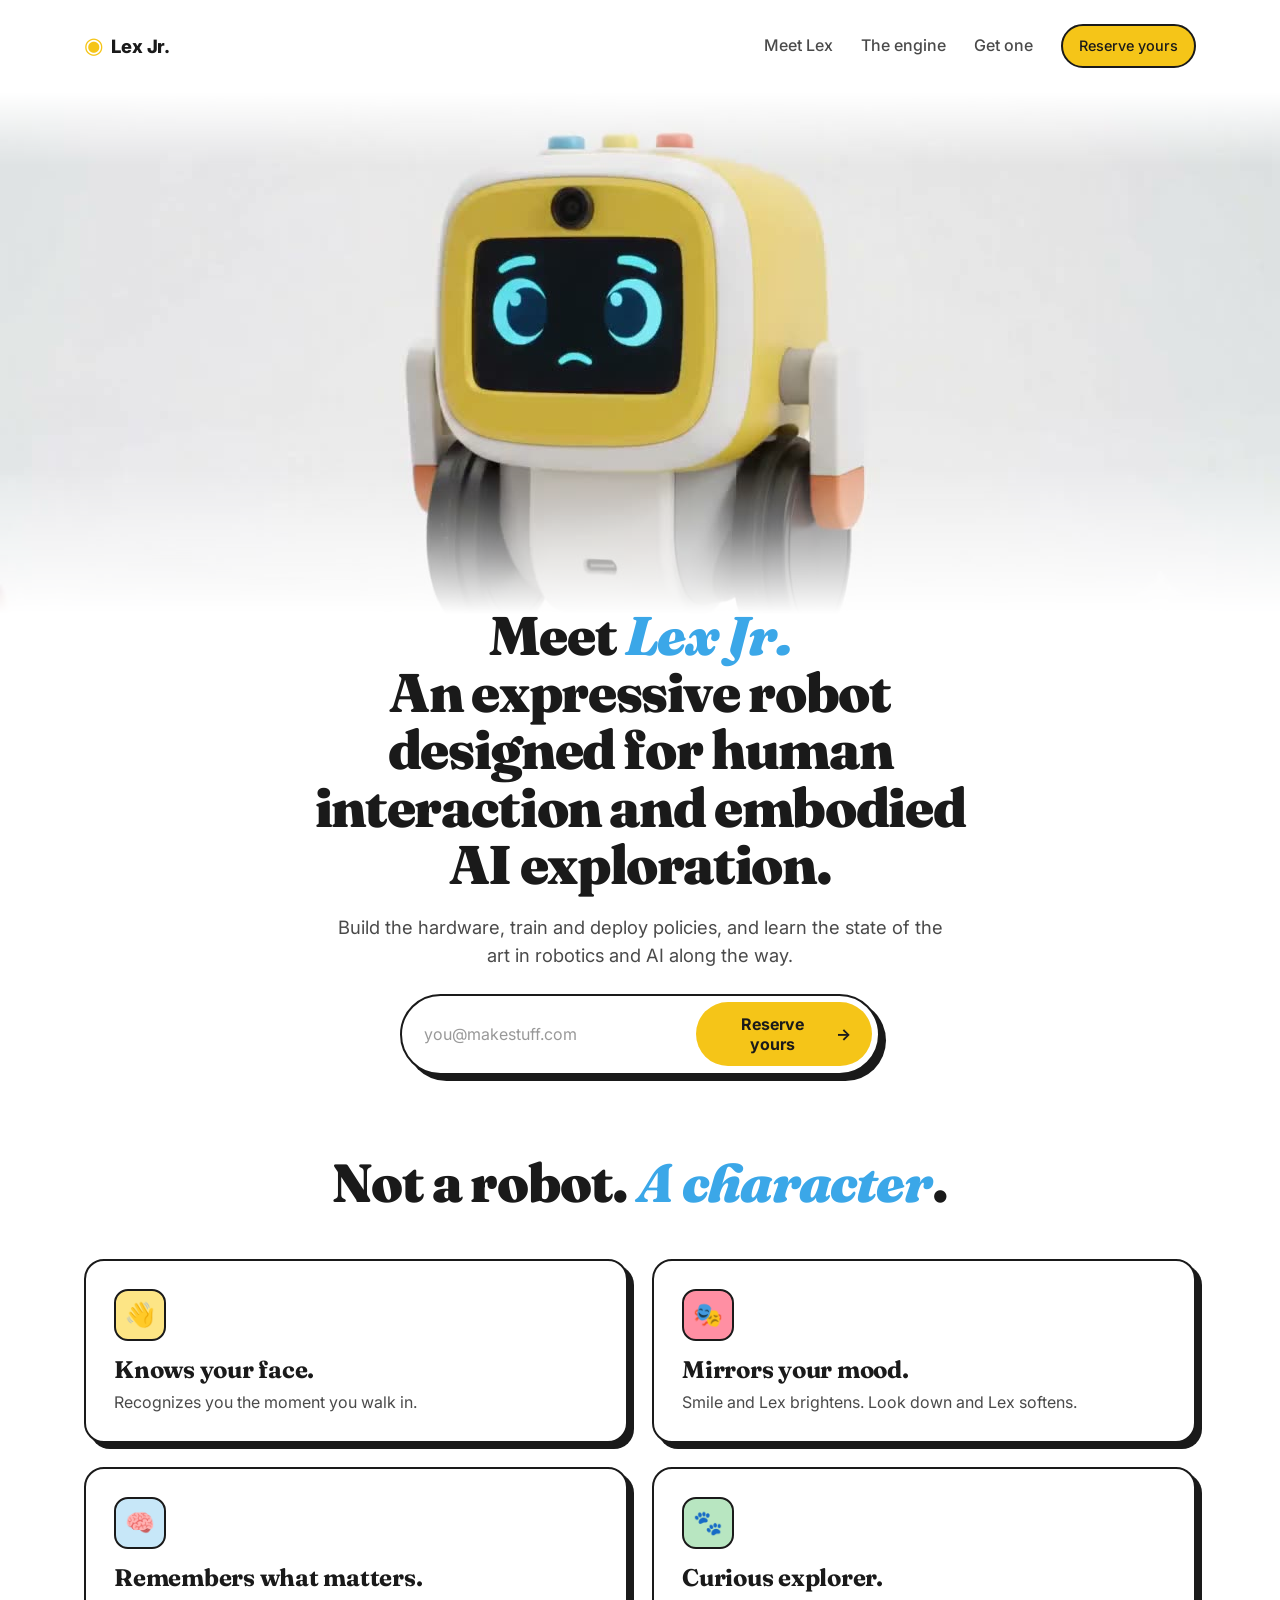
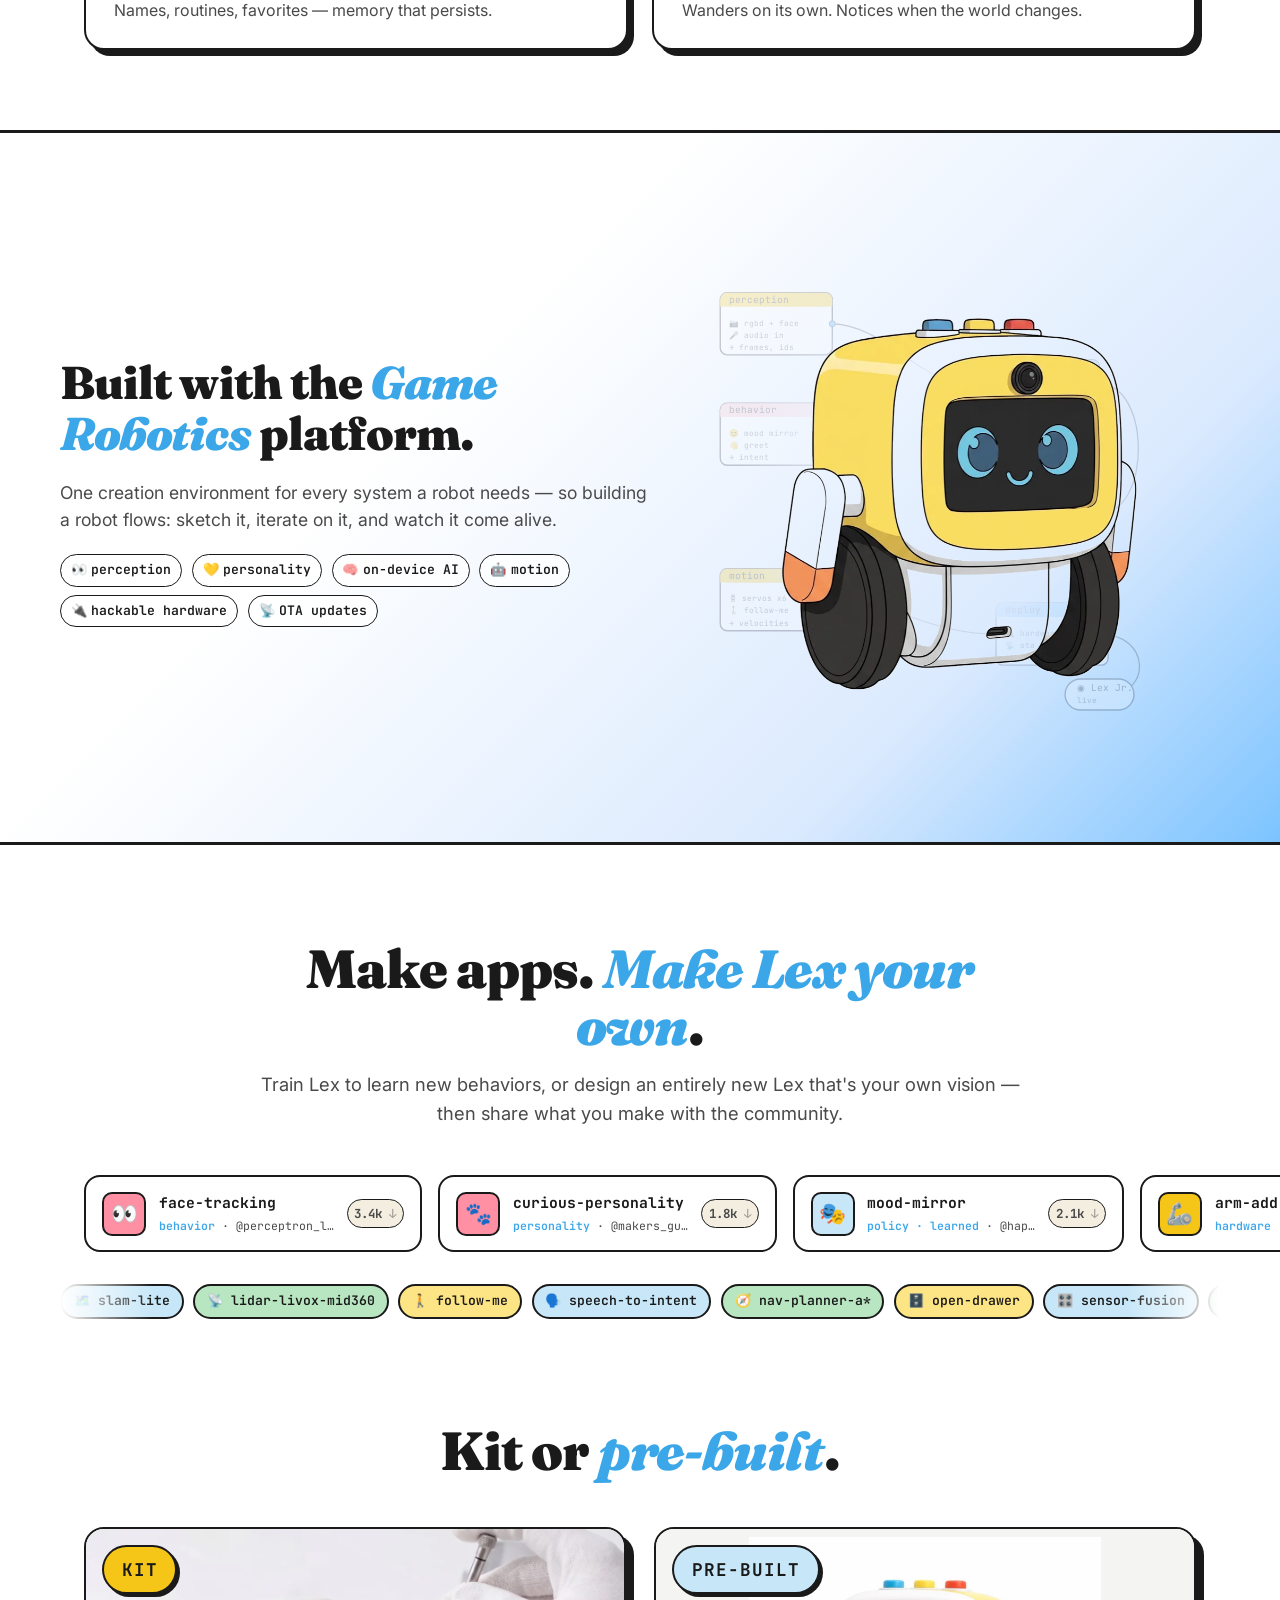
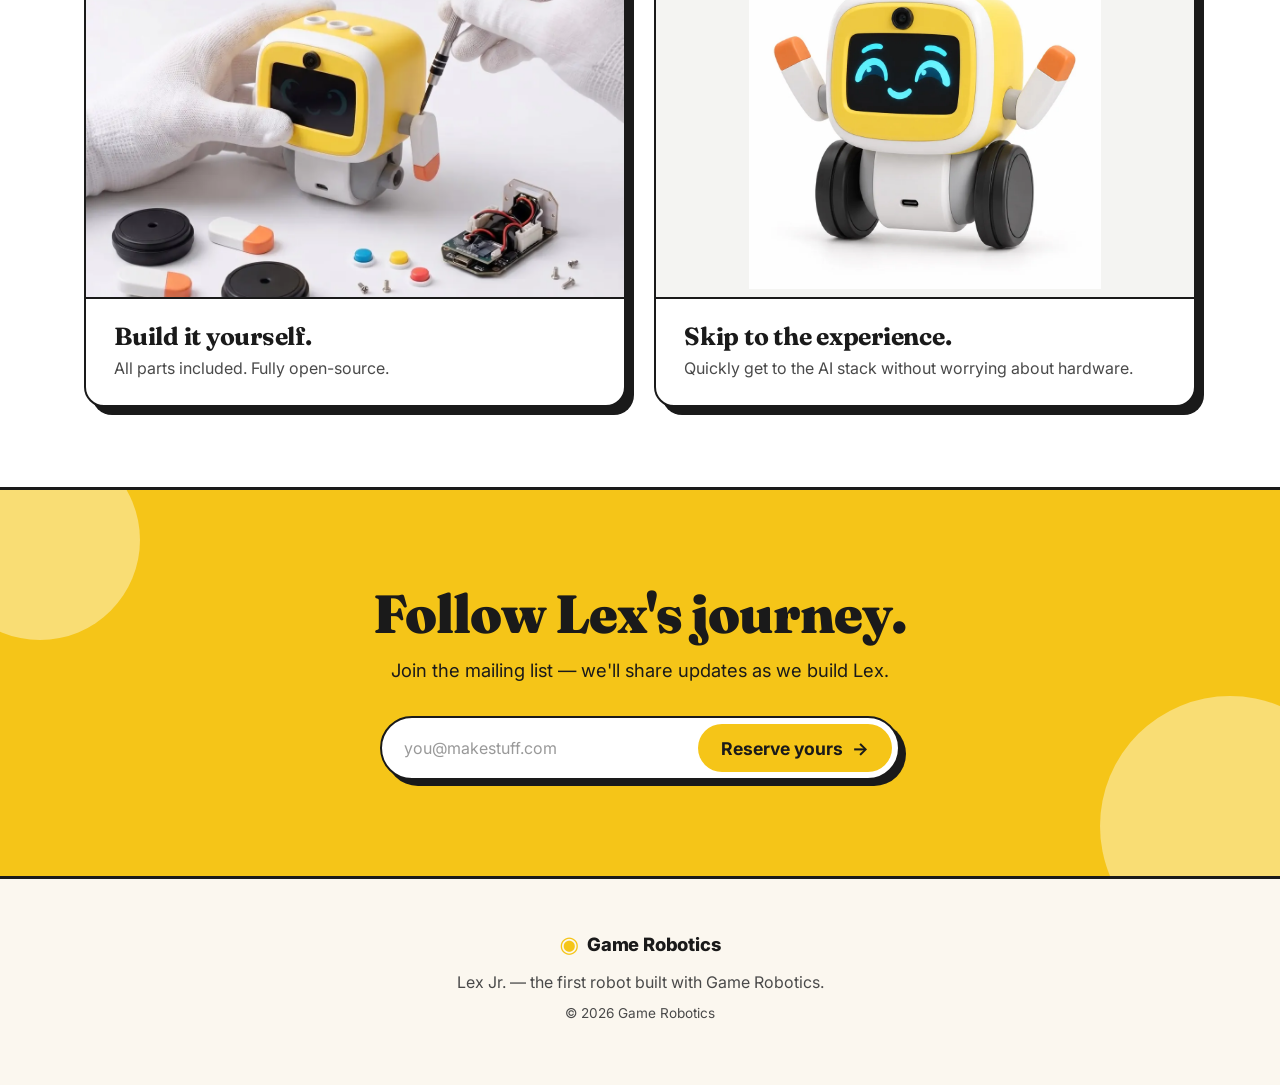
==== commit 677403b6: "B pre-built card: swap image to smiling Lex hero shot assets/lex-jr-pre-built.jpg (103KB) + .webp (2" ====
--- a/v3-robotfirst/index.html
+++ b/v3-robotfirst/index.html
@@ -320,8 +320,8 @@
         <div class="cc-img cc-img-photo">
           <div class="cc-tag cc-tag-built">Pre-built</div>
           <picture>
-            <source type="image/webp" srcset="assets/lex-jr-poster.webp" />
-            <img src="assets/lex-jr-poster.jpg" alt="Lex Jr. — fully assembled and ready to run" />
+            <source type="image/webp" srcset="assets/lex-jr-pre-built.webp" />
+            <img src="assets/lex-jr-pre-built.jpg" alt="Lex Jr. — fully assembled and ready to run" />
           </picture>
         </div>
         <div class="cc-body">
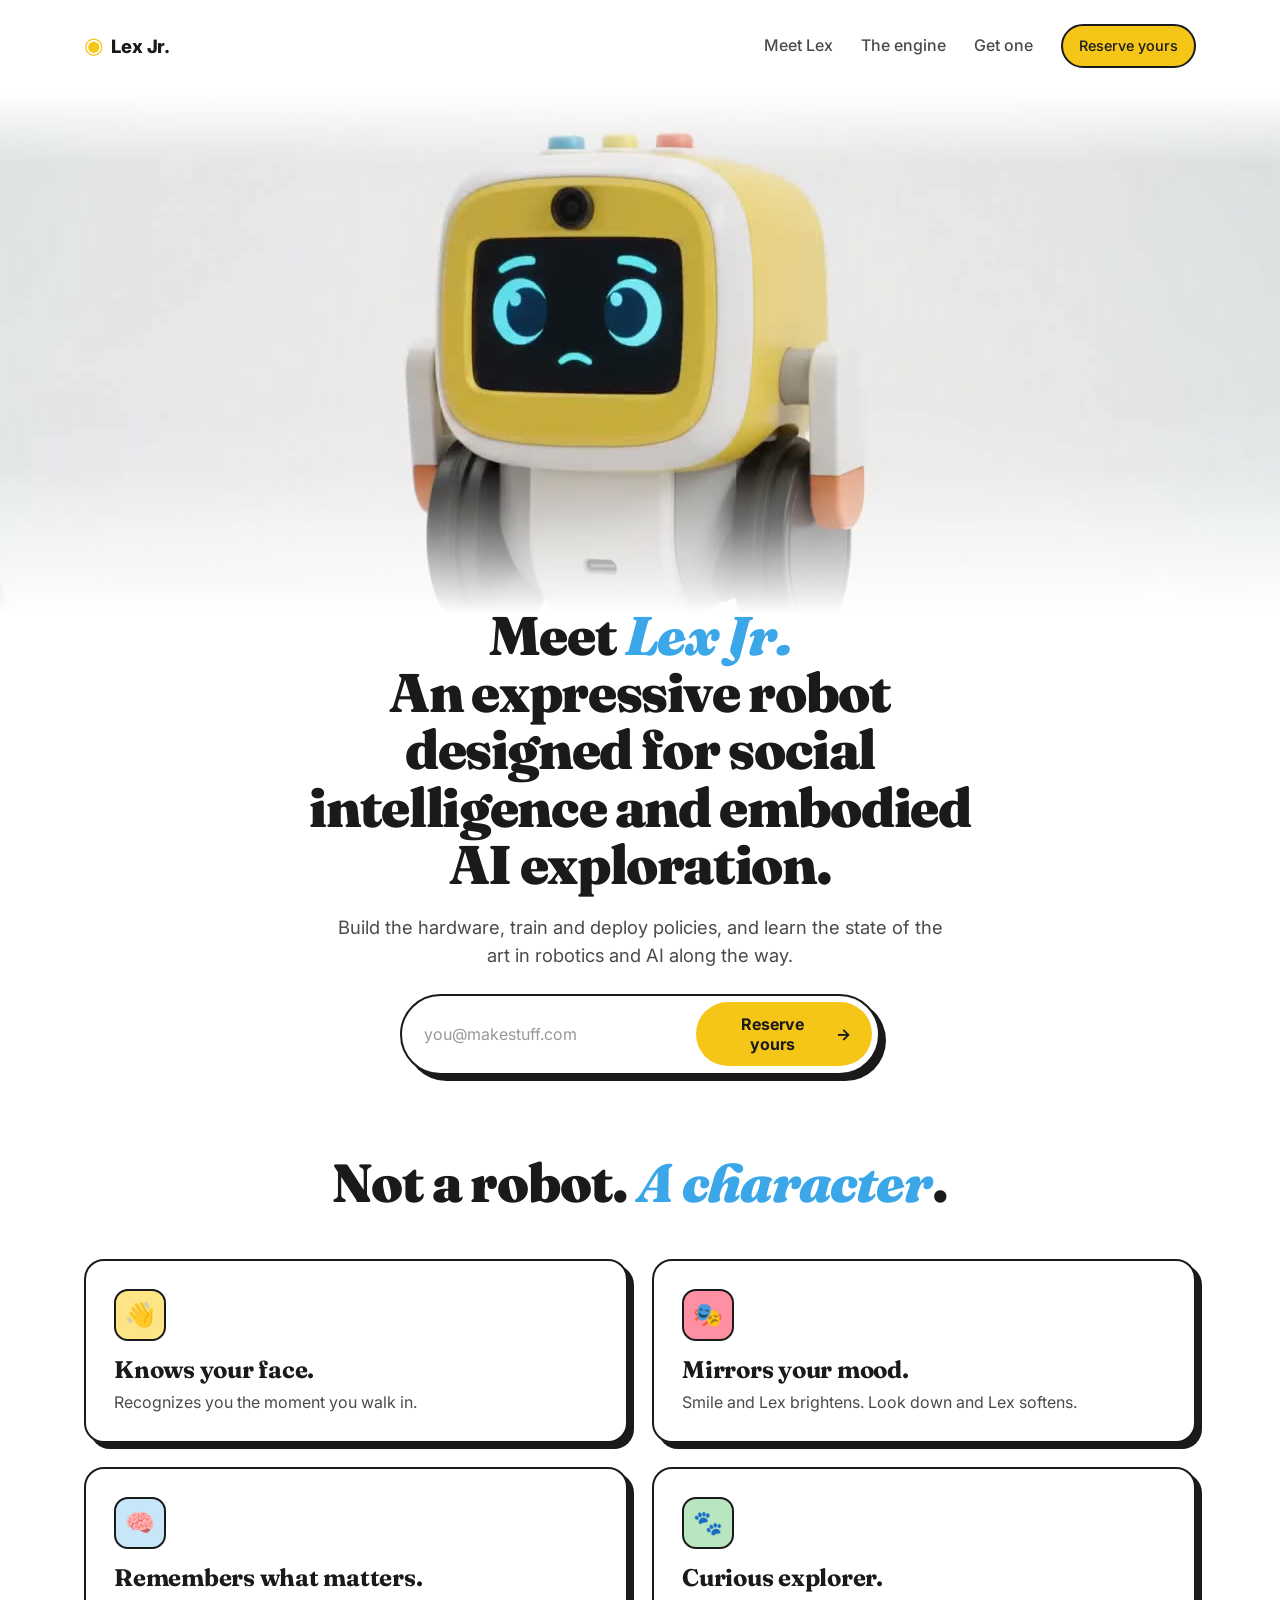
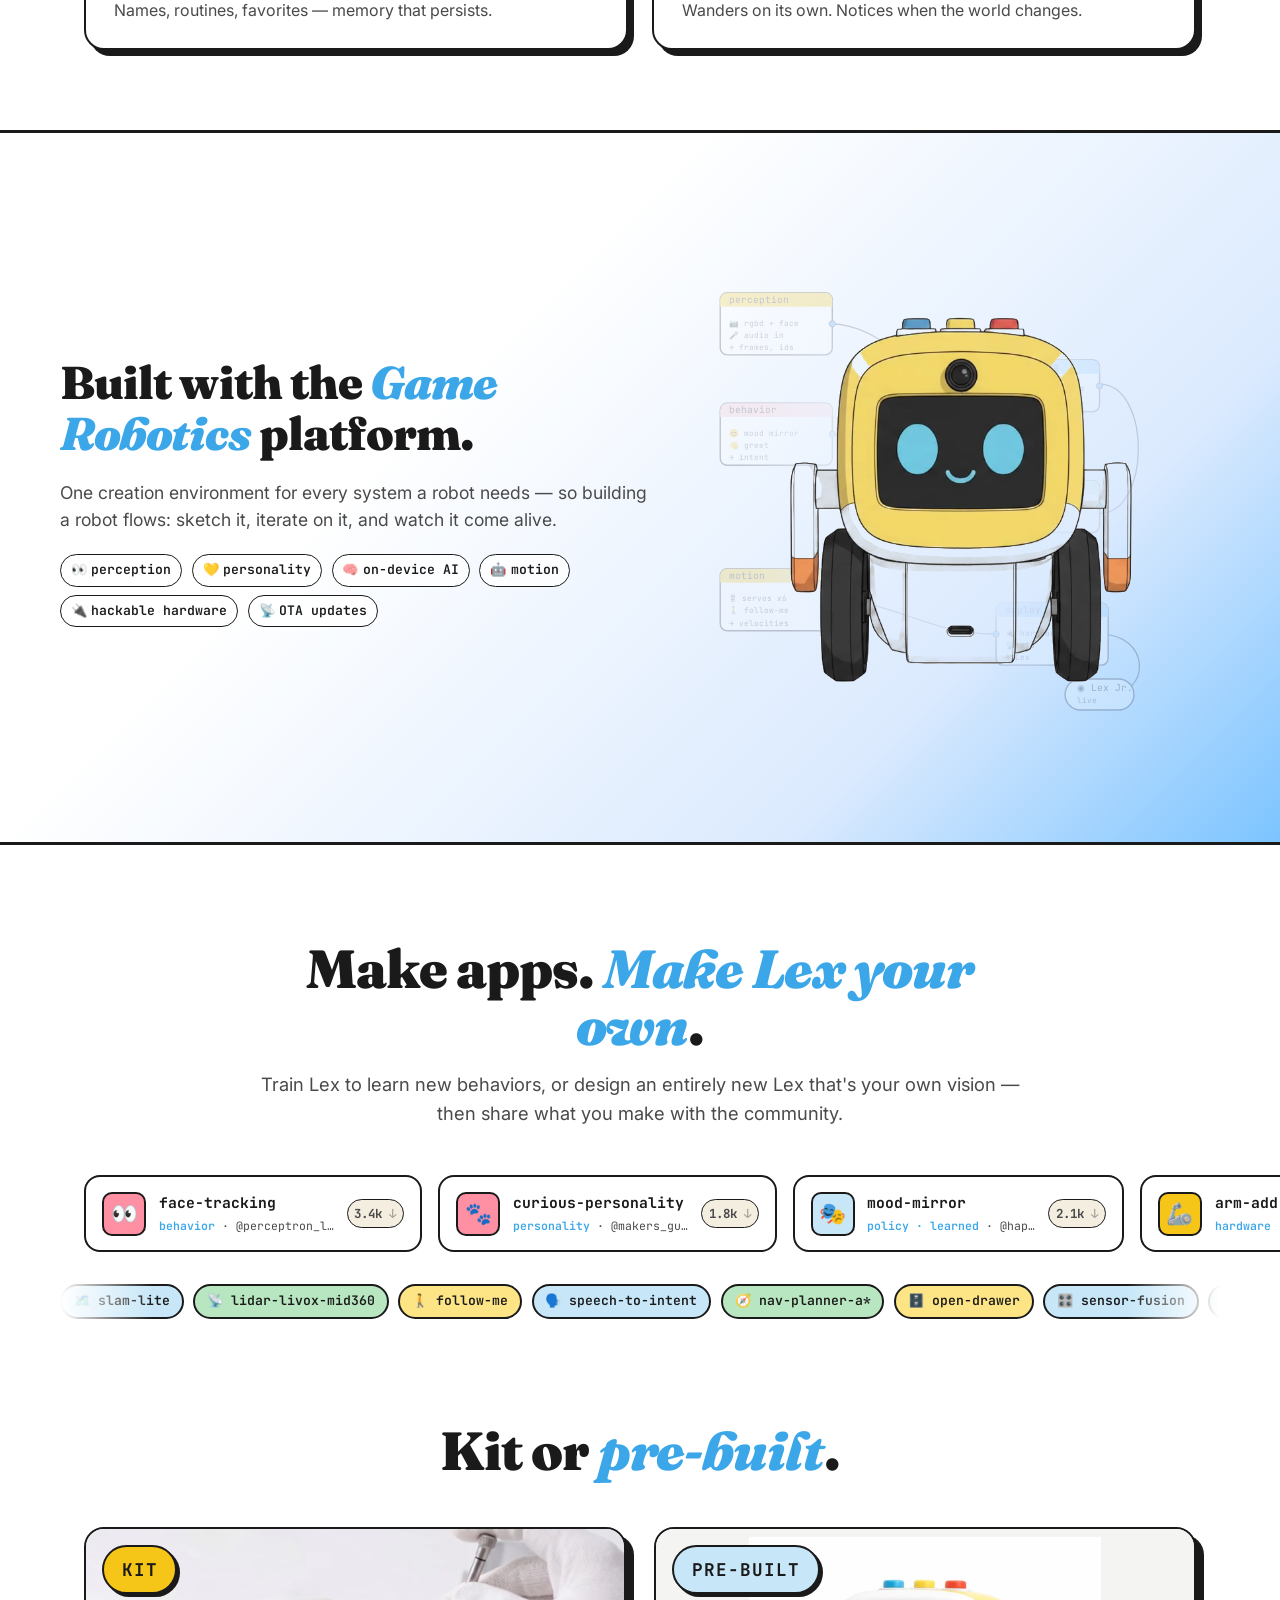
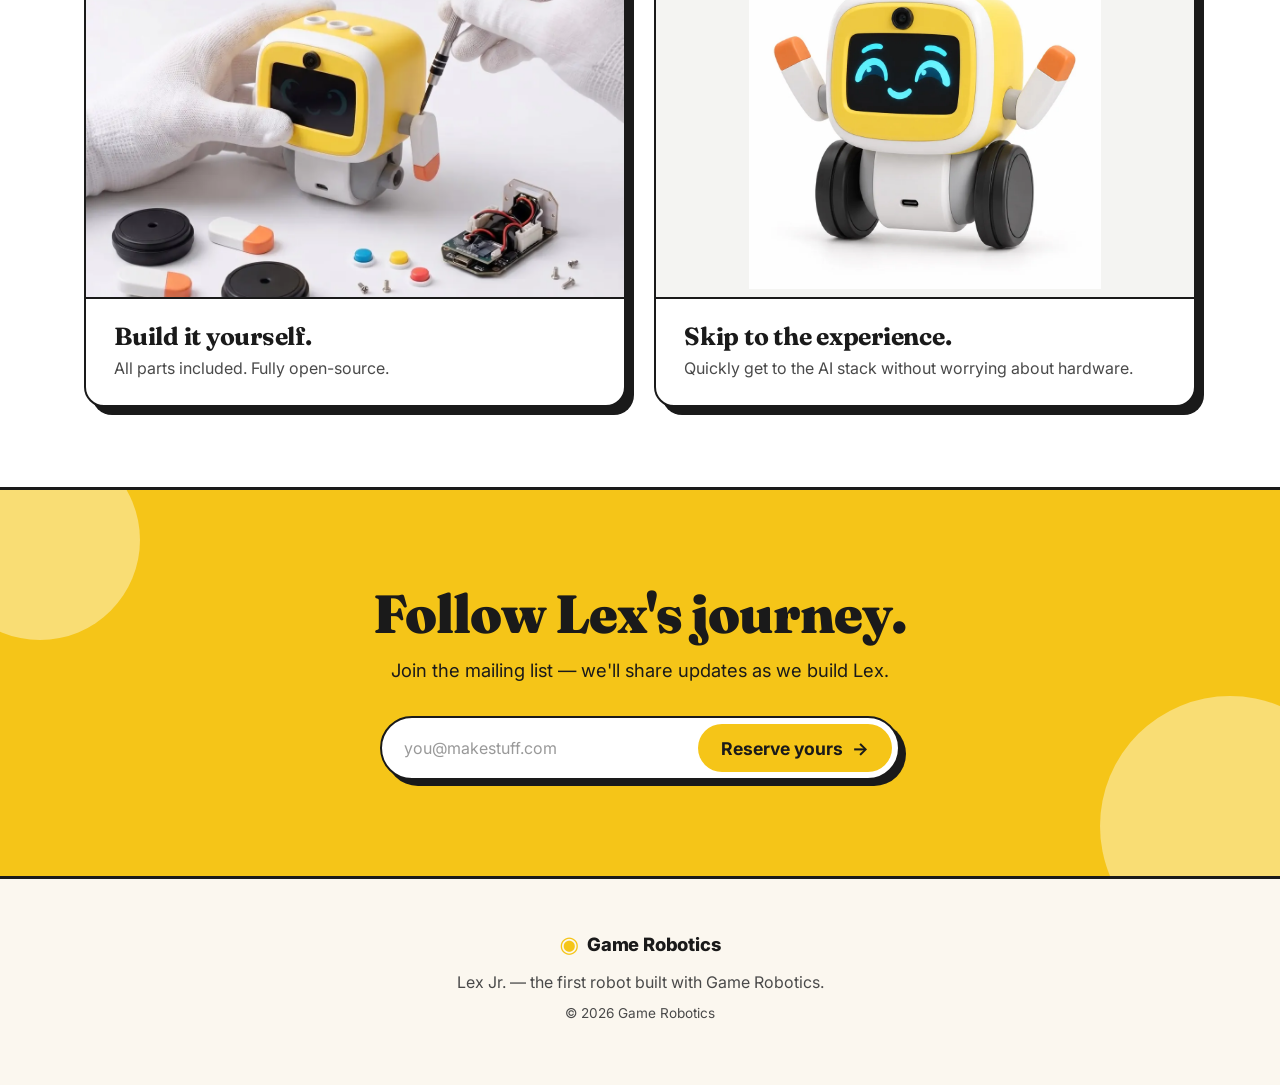
==== commit 0448780a: "B: hero copy 'human interaction' -> 'social intelligence' + animated Lex in the reveal section Hero " ====
--- a/v3-robotfirst/index.html
+++ b/v3-robotfirst/index.html
@@ -40,7 +40,7 @@
     <div class="hr-copy hr-copy-centered">
       <h1>
         Meet <em>Lex Jr.</em><br />
-        An expressive robot designed for human interaction and embodied AI exploration.
+        An expressive robot designed for social intelligence and embodied AI exploration.
       </h1>
       <p class="lede">
         Build the hardware, train and deploy policies, and learn the state of the
@@ -208,10 +208,14 @@
           </g>
         </svg>
 
-        <picture>
-          <source type="image/webp" srcset="assets/lex-jr-illustration.webp" />
-          <img src="assets/lex-jr-illustration.png" alt="Illustration of Lex Jr." />
-        </picture>
+        <video
+          class="reveal-vid"
+          autoplay muted loop playsinline preload="metadata"
+          poster="assets/lex-jr-anim-poster.webp"
+          aria-label="Animated illustration of Lex Jr.">
+          <source src="assets/lex-jr-anim.webm" type="video/webm" />
+          <!-- Fallback for browsers without VP9-alpha: poster shows -->
+        </video>
       </div>
     </div>
   </section>
--- a/v3-robotfirst/styles.css
+++ b/v3-robotfirst/styles.css
@@ -2794,18 +2794,22 @@
   -webkit-mask-image: radial-gradient(circle at center, transparent 24%, black 60%);
           mask-image: radial-gradient(circle at center, transparent 24%, black 60%);
 }
-.reveal-visual picture {
+.reveal-visual picture,
+.reveal-visual .reveal-vid {
   position: relative;
   z-index: 1;
   display: block;
   width: 92%;
   max-width: 500px;
+  height: auto;
+  aspect-ratio: 1 / 1;
 }
 .reveal-visual picture img {
   width: 100%;
   height: auto;
   display: block;
 }
+.reveal-vid { object-fit: contain; }
 
 /* -------- Mobile -------- */
 @media (max-width: 720px) {
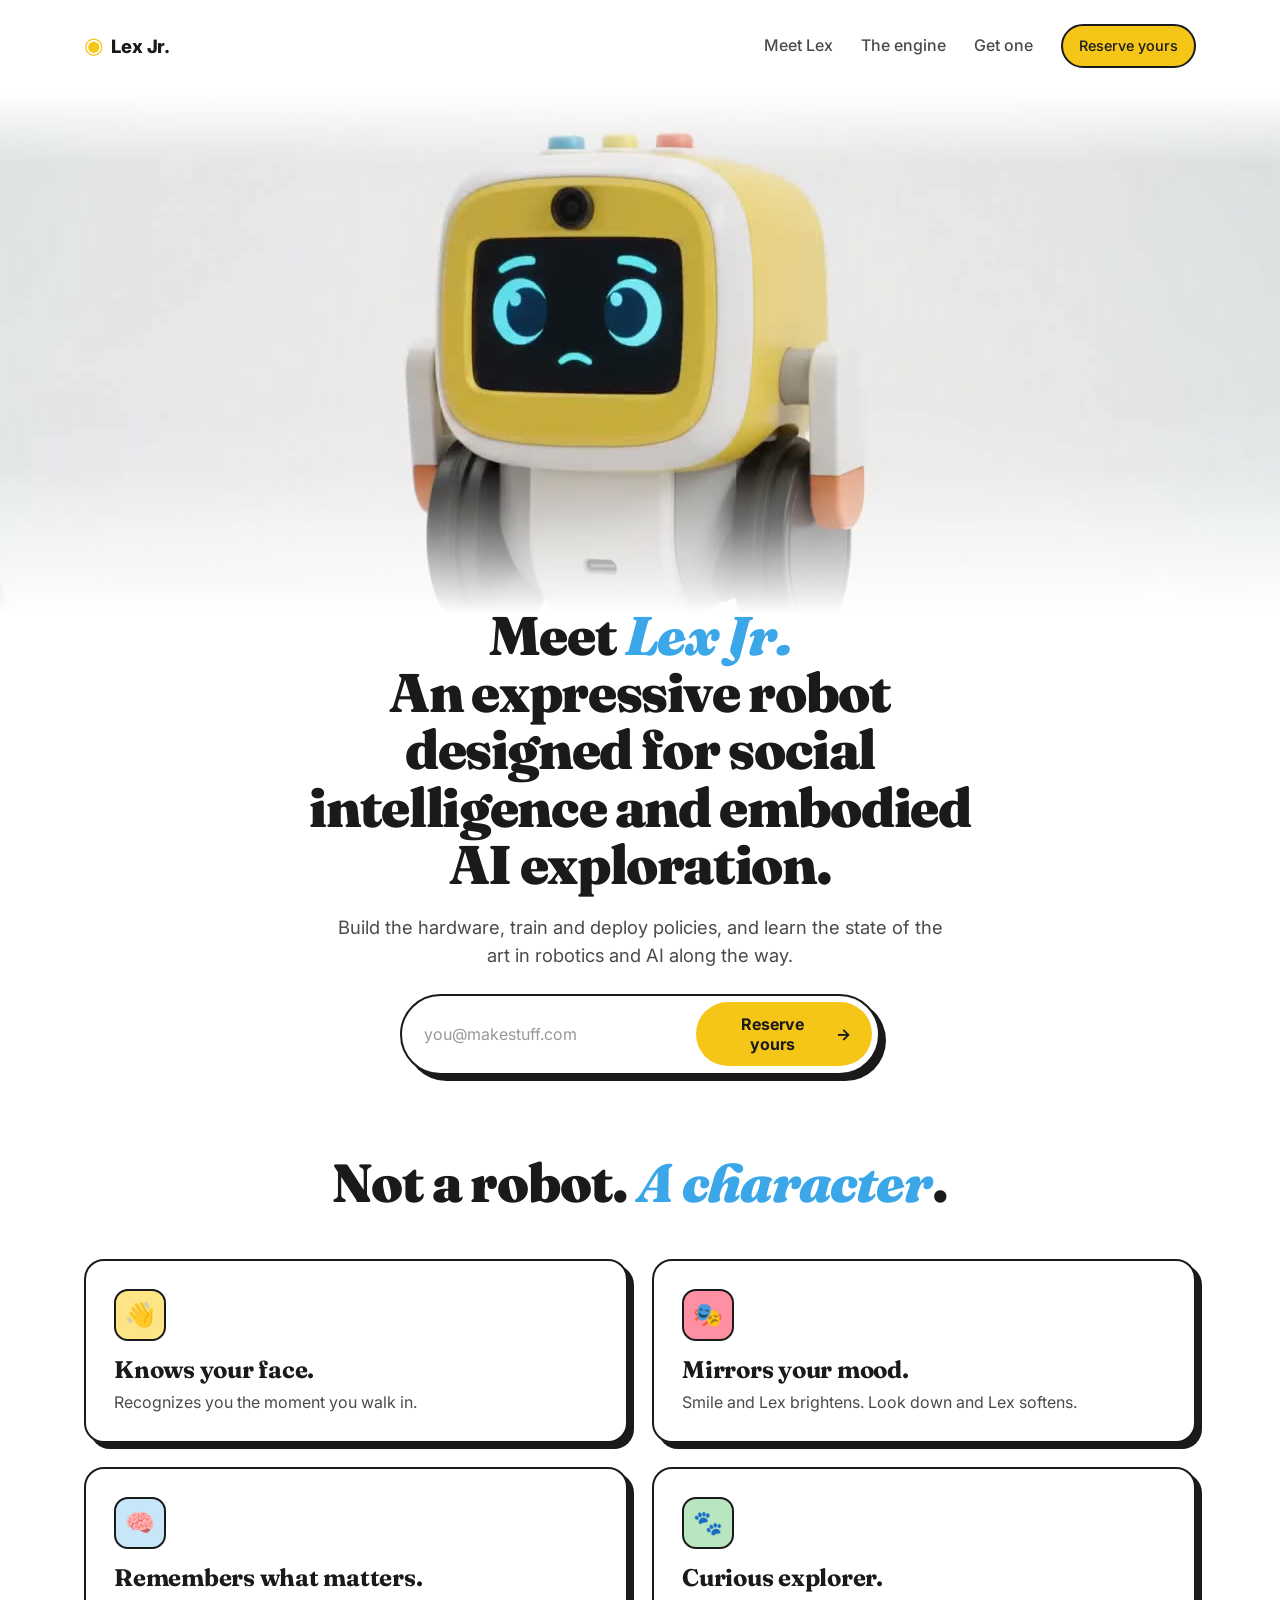
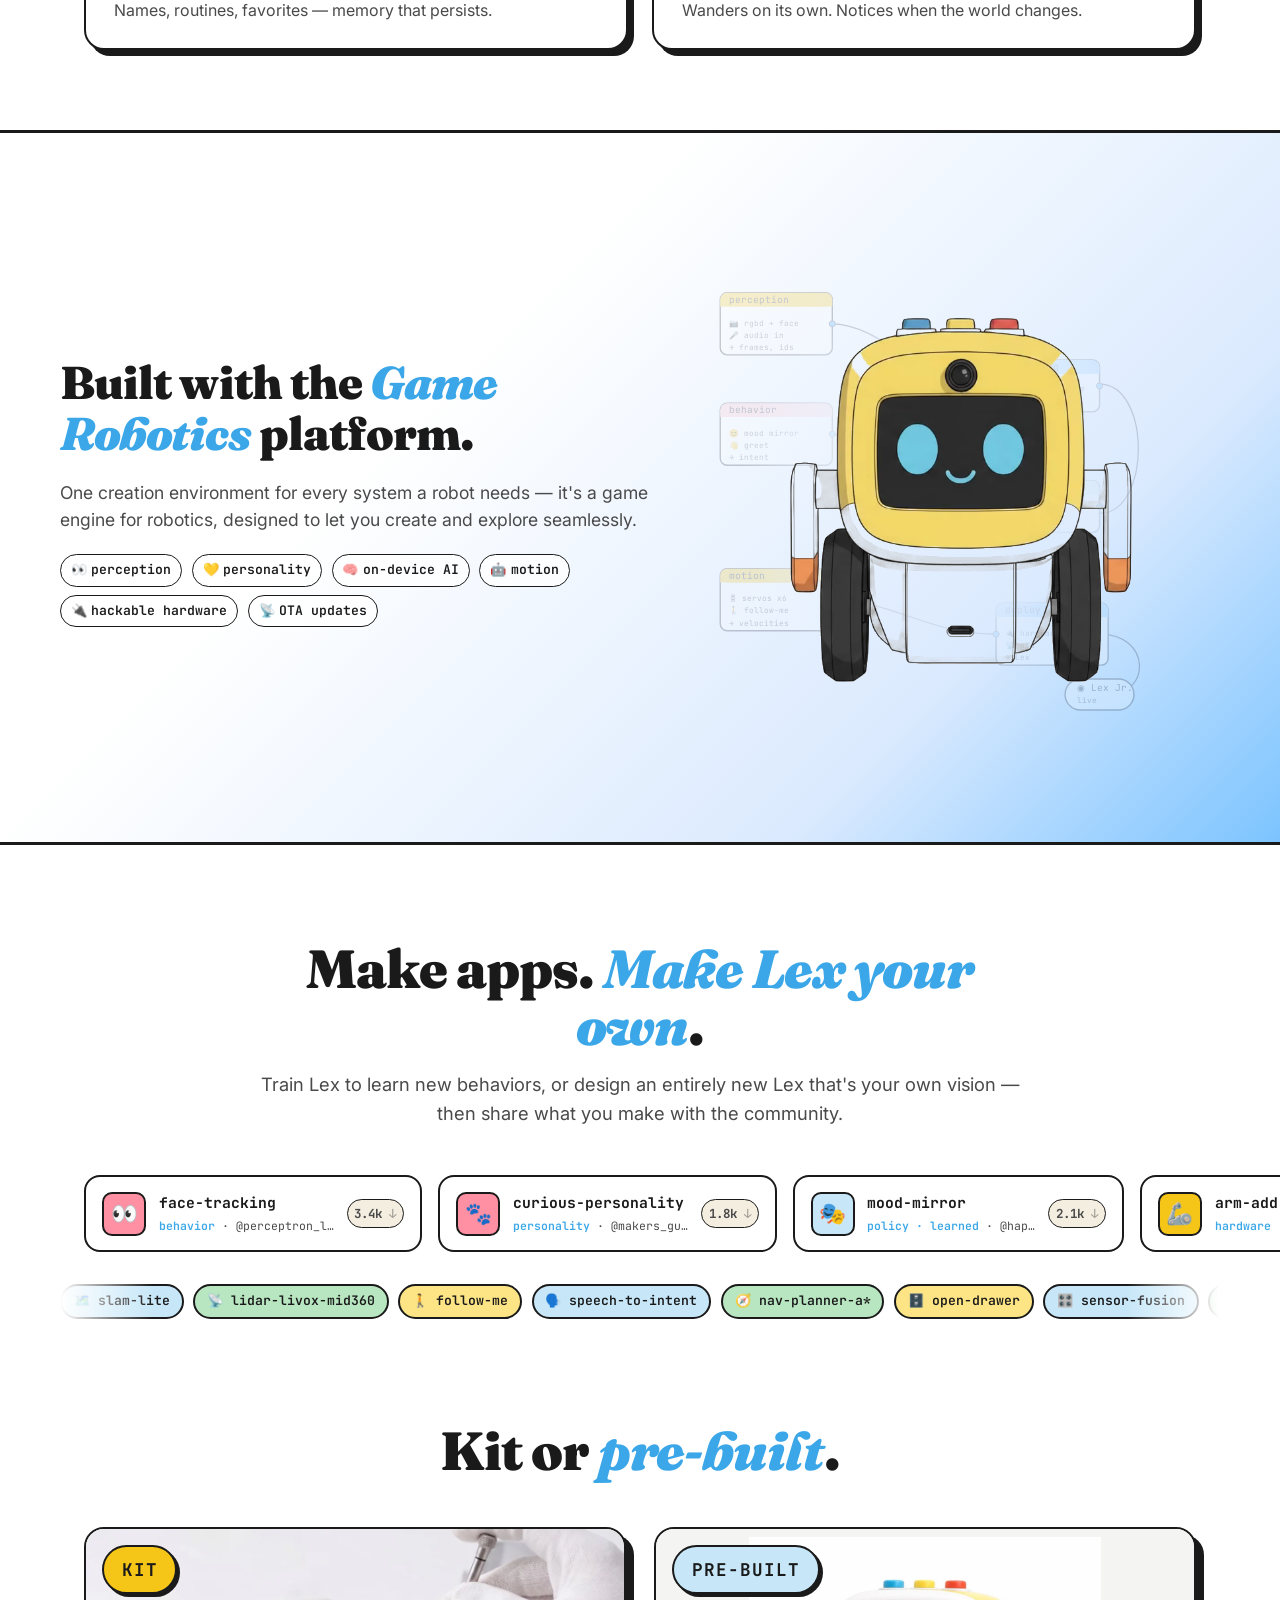
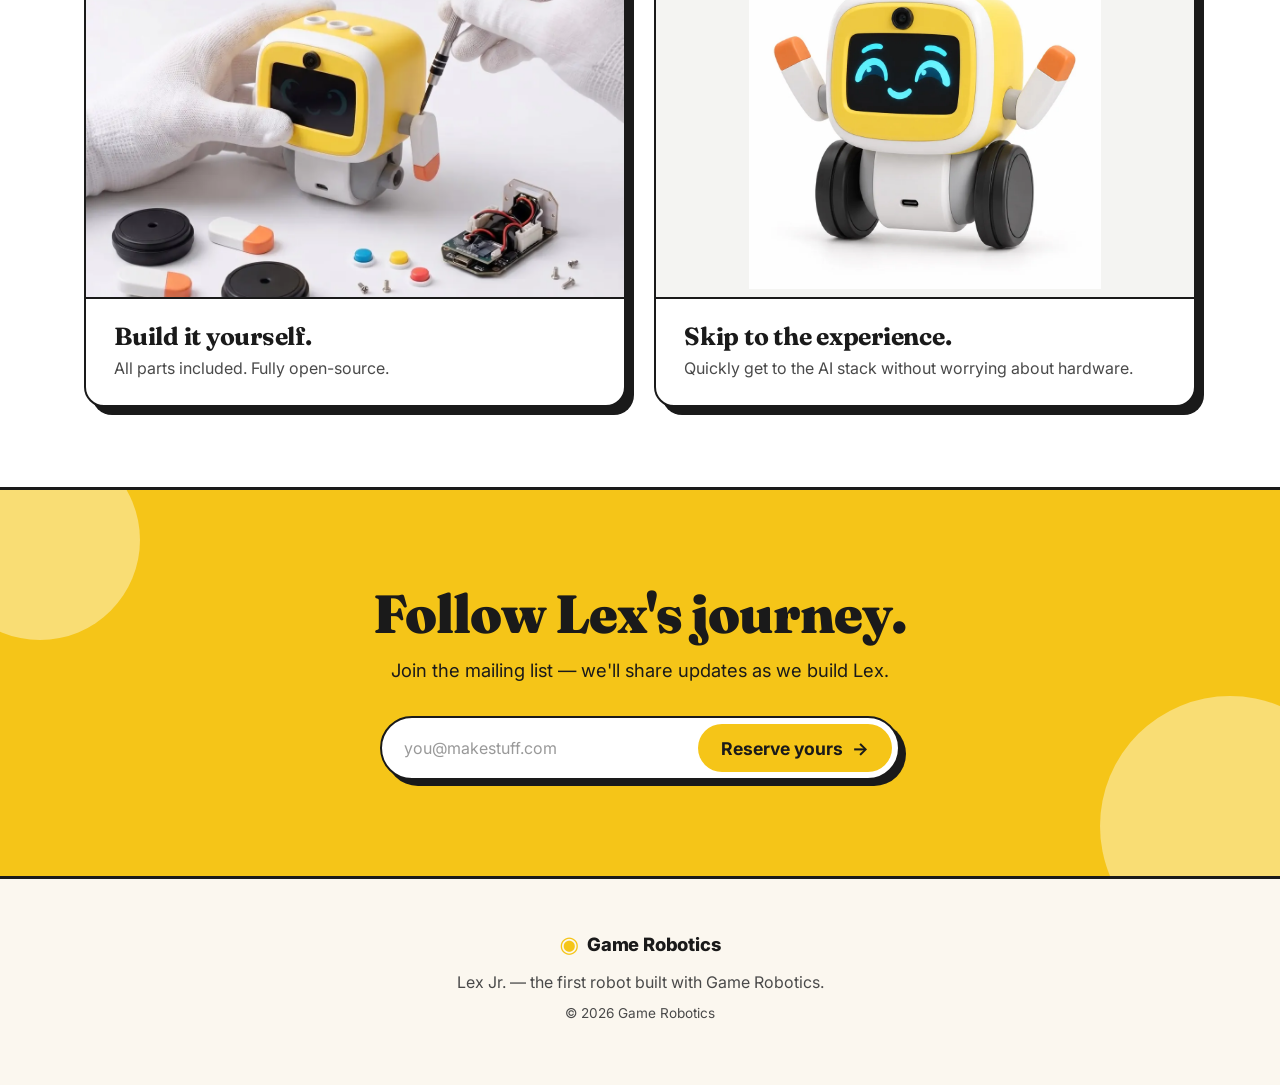
==== commit de26fa89: "B reveal: reframe as 'a game engine for robotics, designed to let you create and explore seamlessly'" ====
--- a/v3-robotfirst/index.html
+++ b/v3-robotfirst/index.html
@@ -92,8 +92,8 @@
       <div class="reveal-copy">
         <h2>Built with the <em>Game Robotics</em> platform.</h2>
         <p>
-          One creation environment for every system a robot needs — so building
-          a robot flows: sketch it, iterate on it, and watch it come alive.
+          One creation environment for every system a robot needs — it's a game
+          engine for robotics, designed to let you create and explore seamlessly.
         </p>
         <ul class="stack-chips" aria-label="Everything in Lex's stack">
           <li><span aria-hidden="true">👀</span> perception</li>
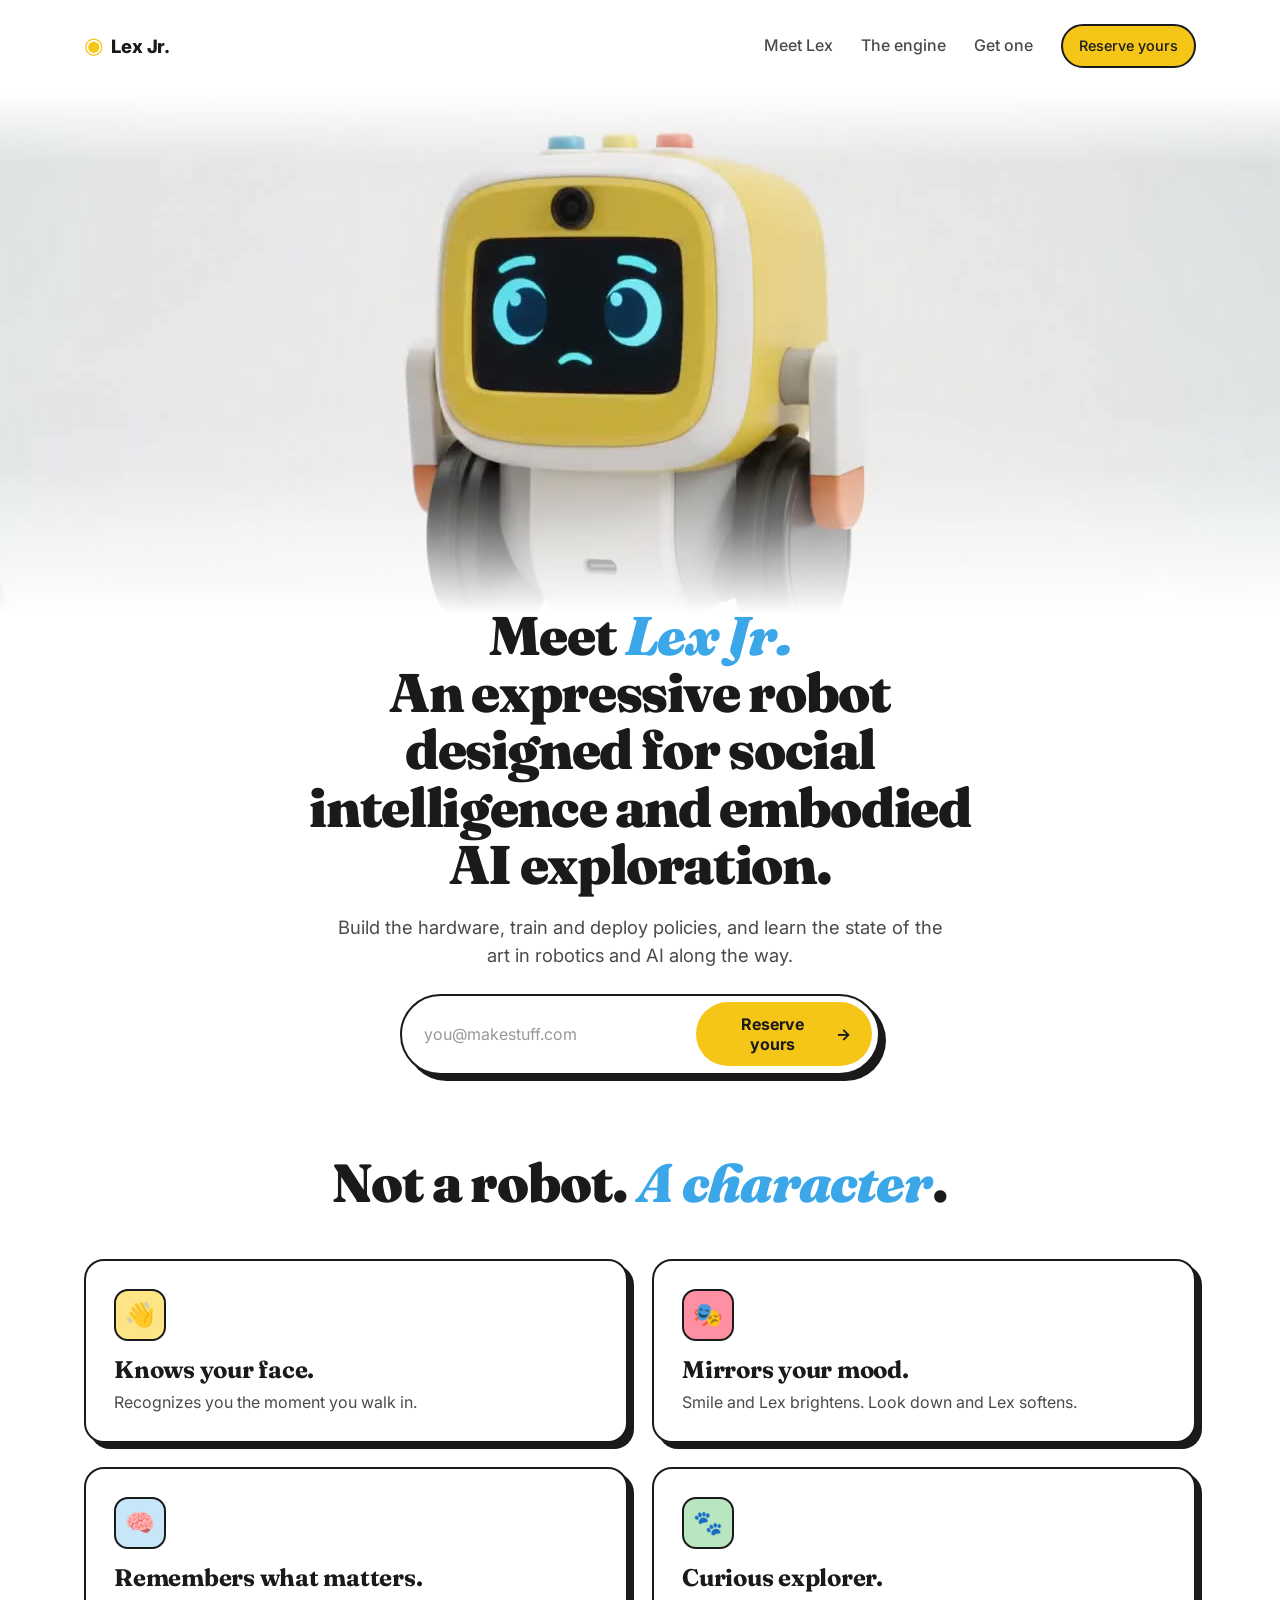
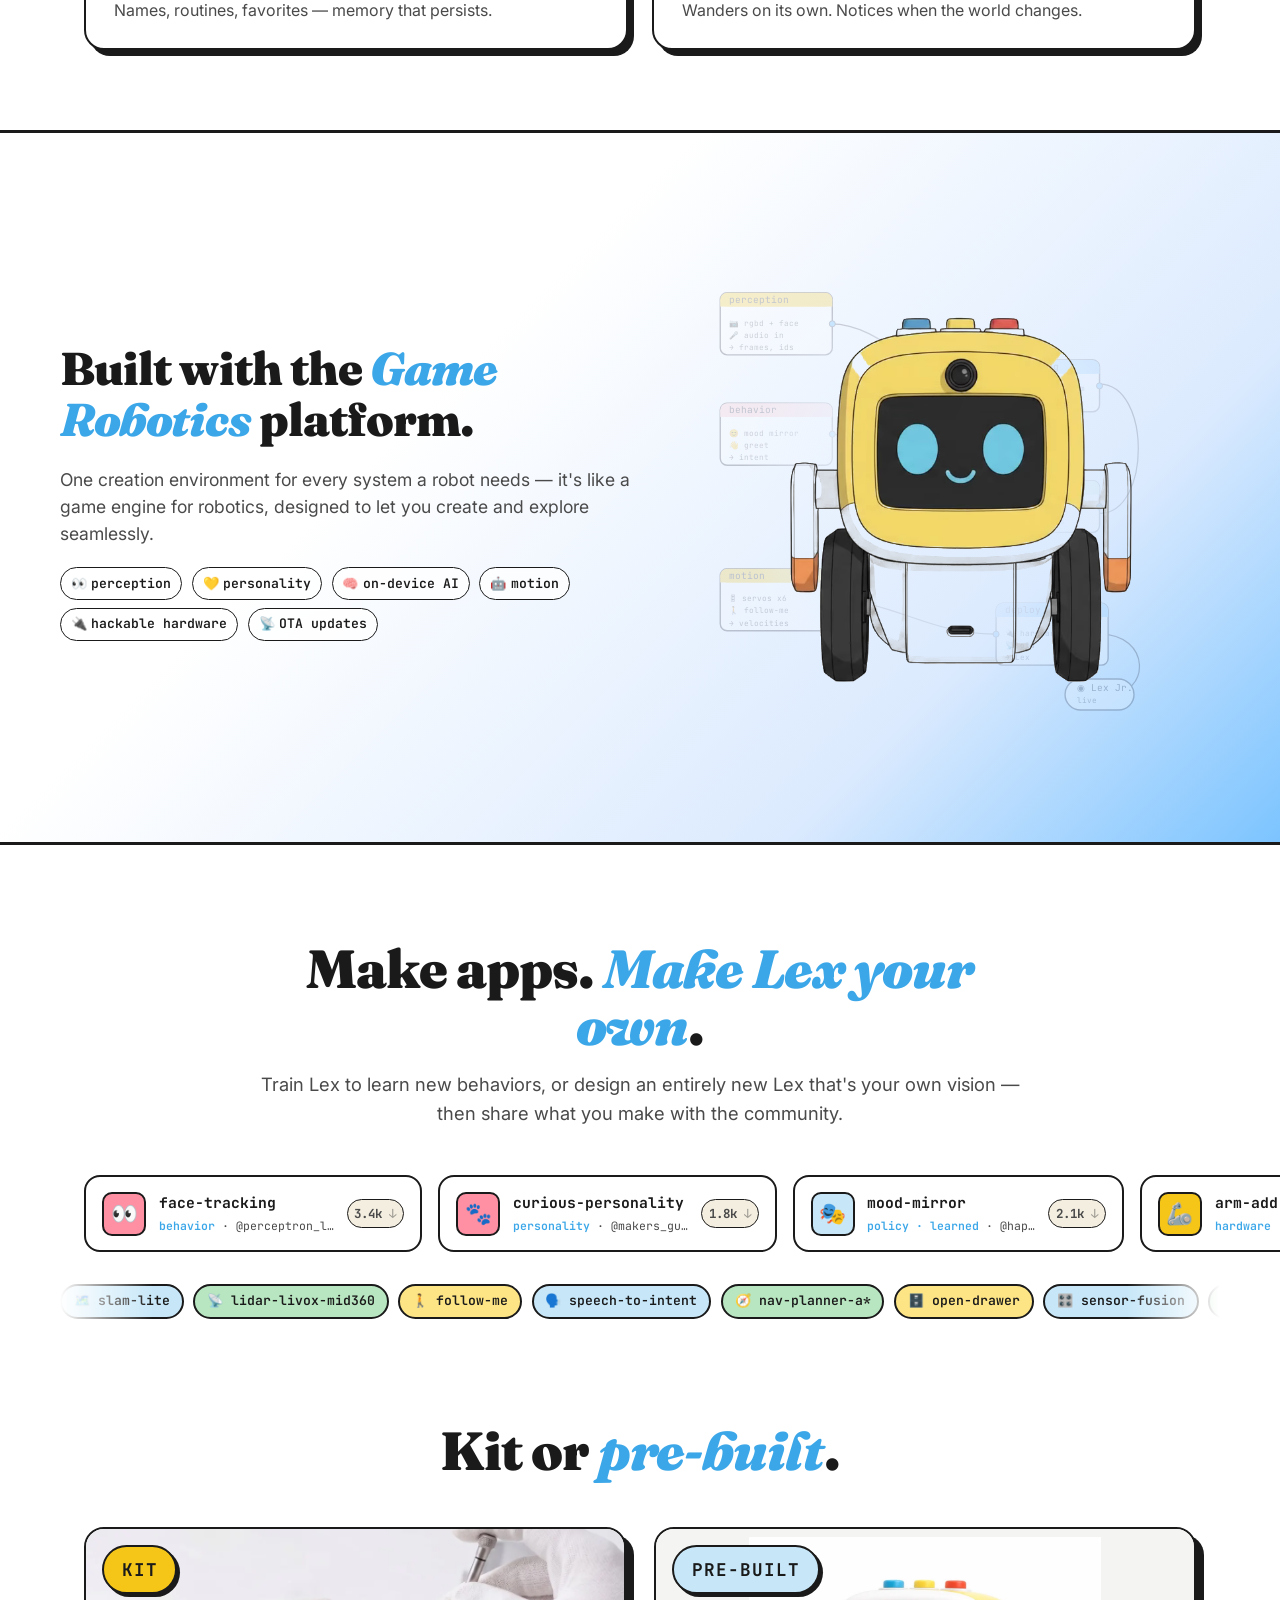
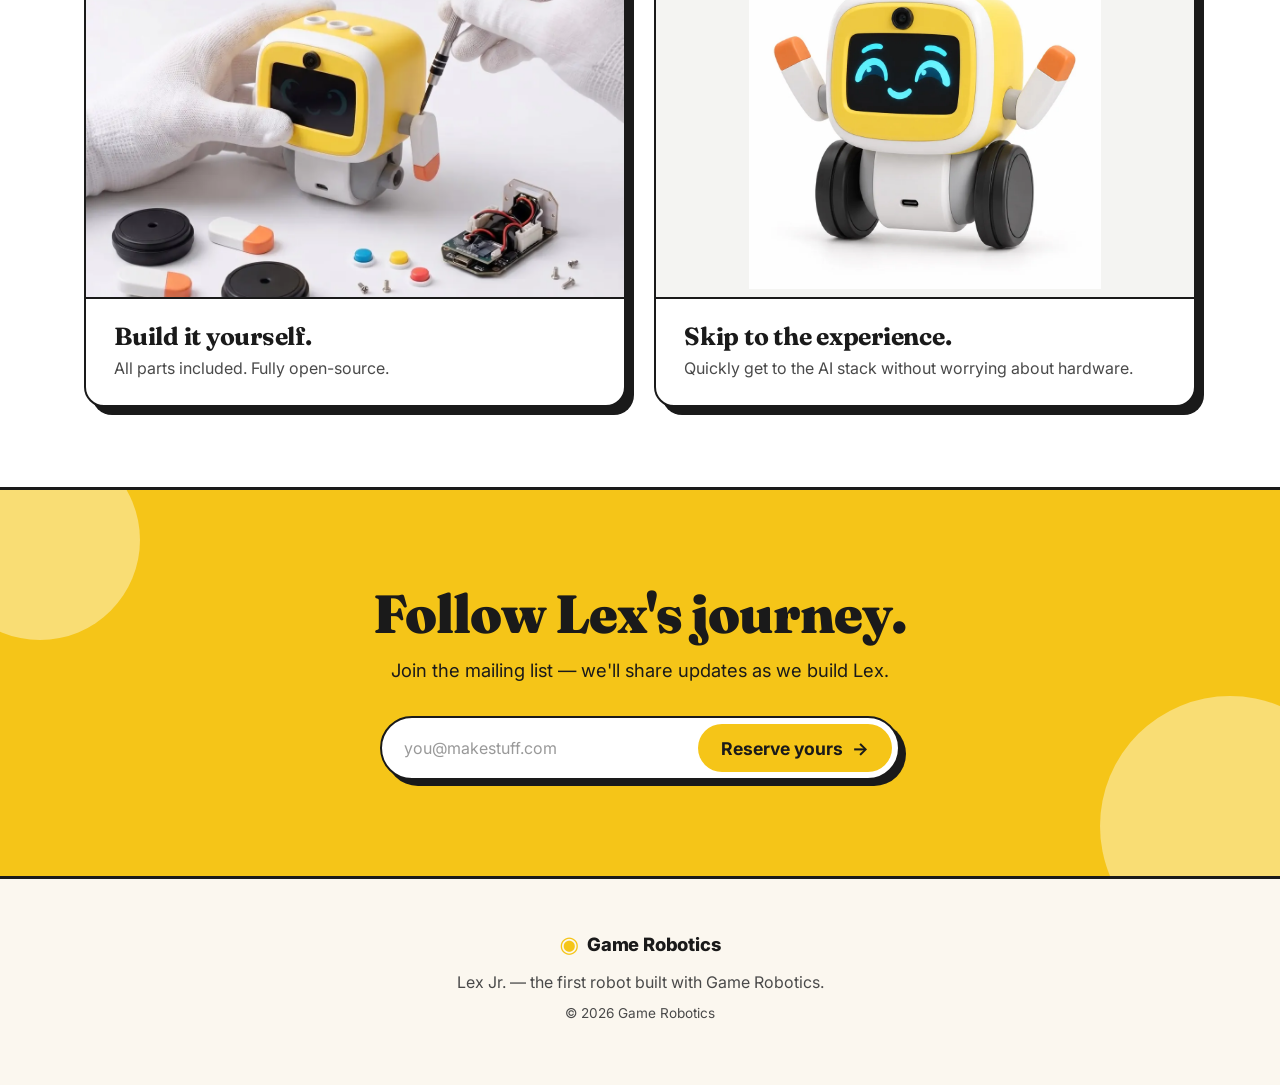
==== commit 9b5004e4: "B reveal: 'a game engine' -> 'like a game engine' (analogy, not claim)" ====
--- a/v3-robotfirst/index.html
+++ b/v3-robotfirst/index.html
@@ -92,8 +92,8 @@
       <div class="reveal-copy">
         <h2>Built with the <em>Game Robotics</em> platform.</h2>
         <p>
-          One creation environment for every system a robot needs — it's a game
-          engine for robotics, designed to let you create and explore seamlessly.
+          One creation environment for every system a robot needs — it's like a
+          game engine for robotics, designed to let you create and explore seamlessly.
         </p>
         <ul class="stack-chips" aria-label="Everything in Lex's stack">
           <li><span aria-hidden="true">👀</span> perception</li>
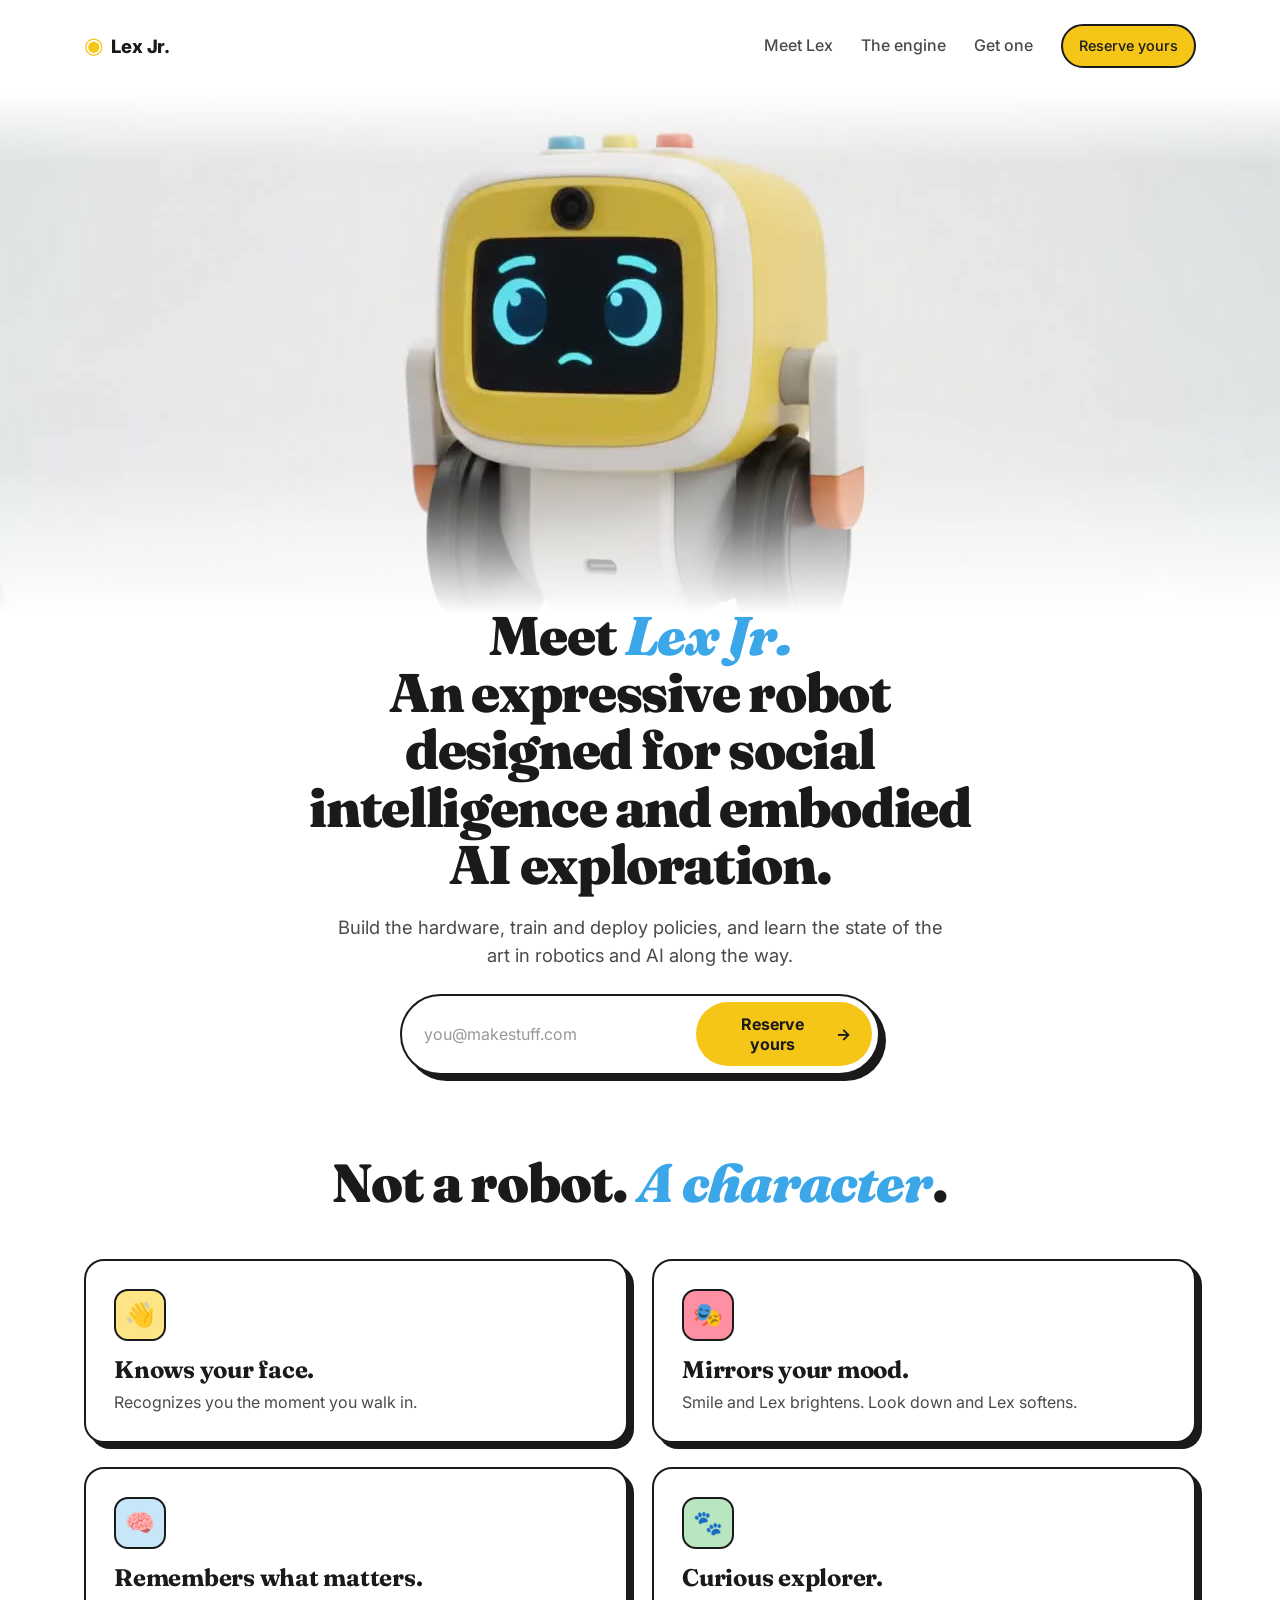
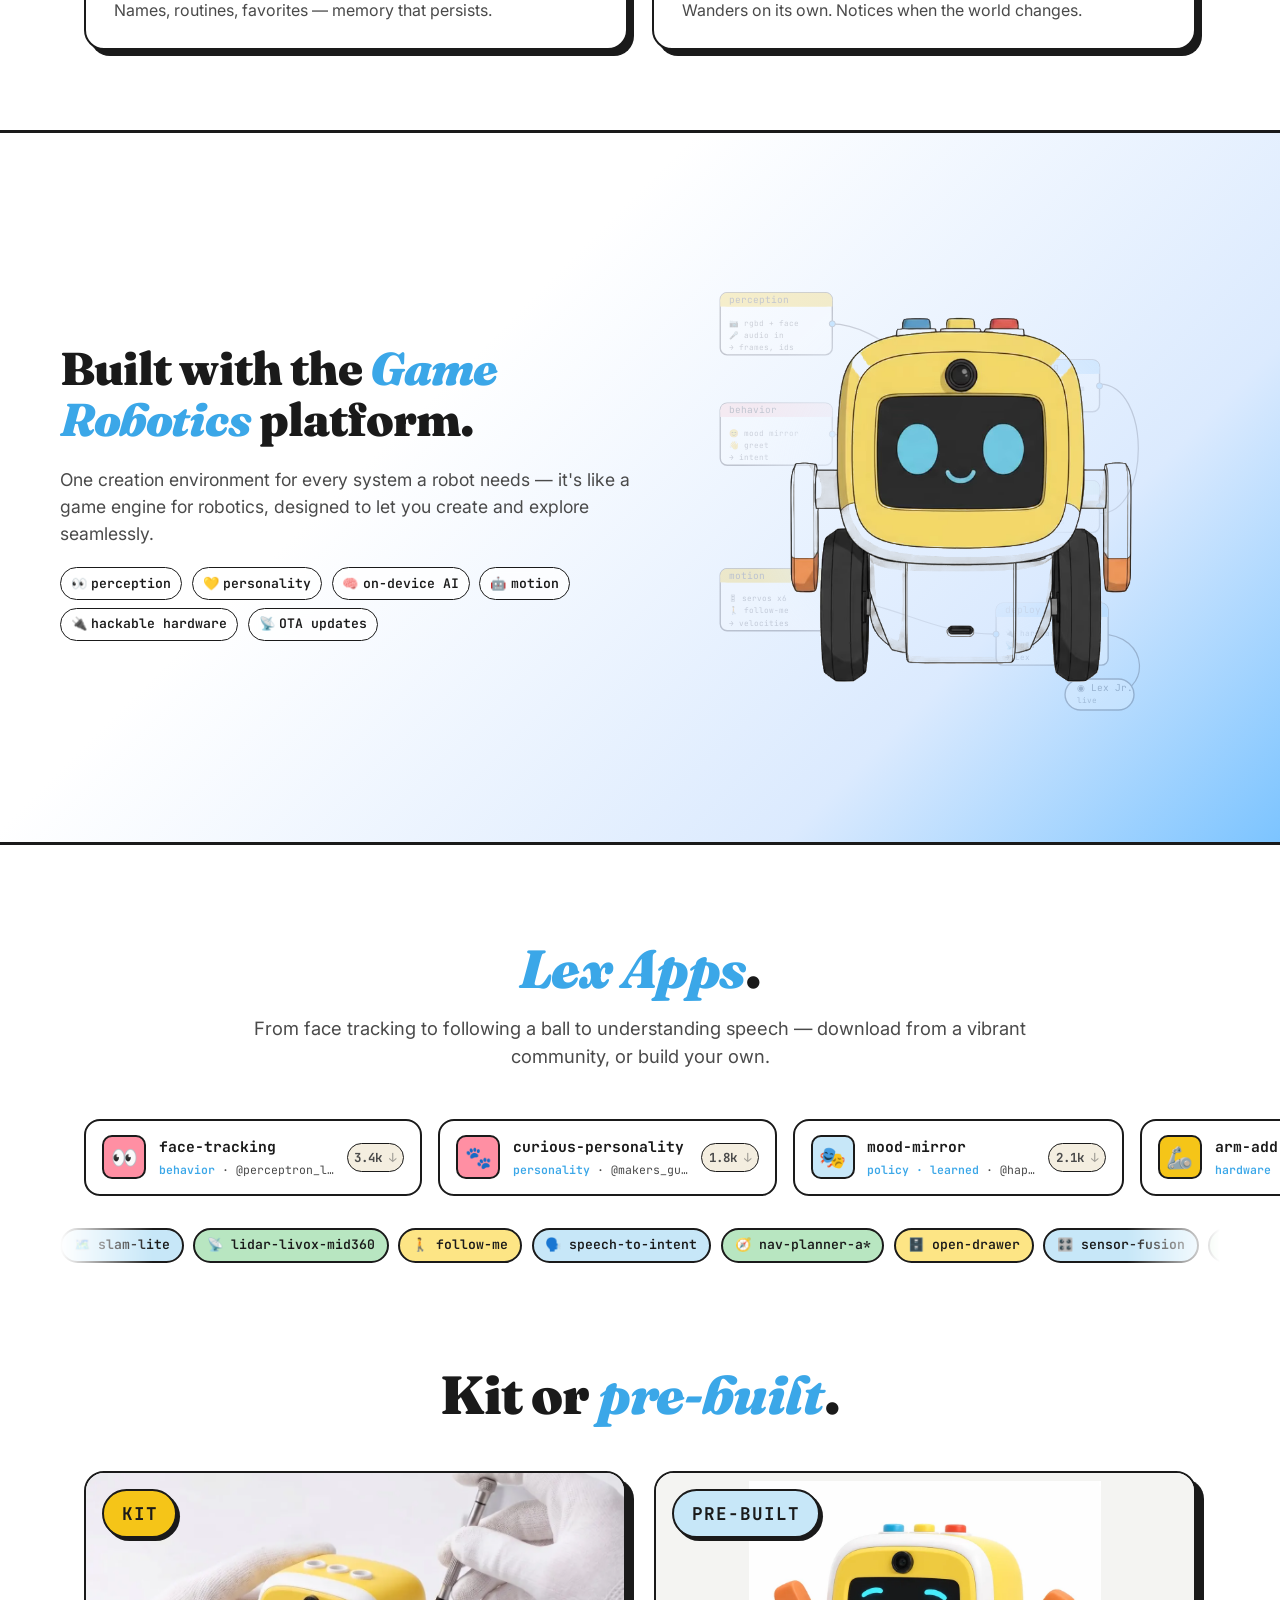
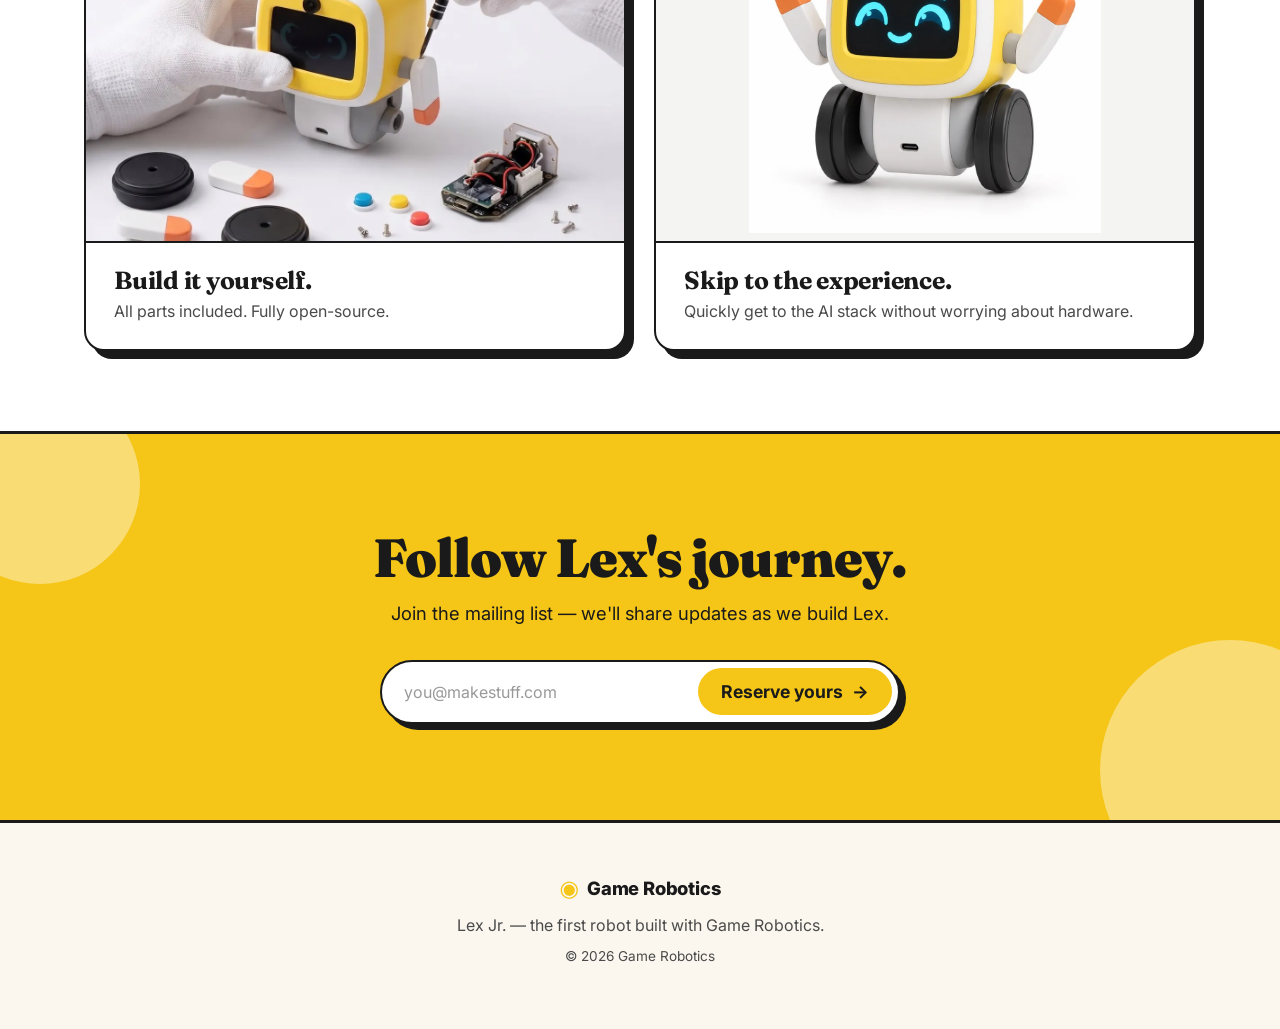
==== commit 376d69e9: "B marketplace: rename to 'Lex Apps' + community-forward body" ====
--- a/v3-robotfirst/index.html
+++ b/v3-robotfirst/index.html
@@ -223,10 +223,10 @@
   <!-- Community: extend Lex or build your own -->
   <section class="marketplace" id="community">
     <div class="section-head">
-      <h2>Make apps. <em>Make Lex your own</em>.</h2>
+      <h2><em>Lex Apps</em>.</h2>
       <p class="section-lede">
-        Train Lex to learn new behaviors, or design an entirely new Lex that's your
-        own vision — then share what you make with the community.
+        From face tracking to following a ball to understanding speech — download
+        from a vibrant community, or build your own.
       </p>
     </div>
 
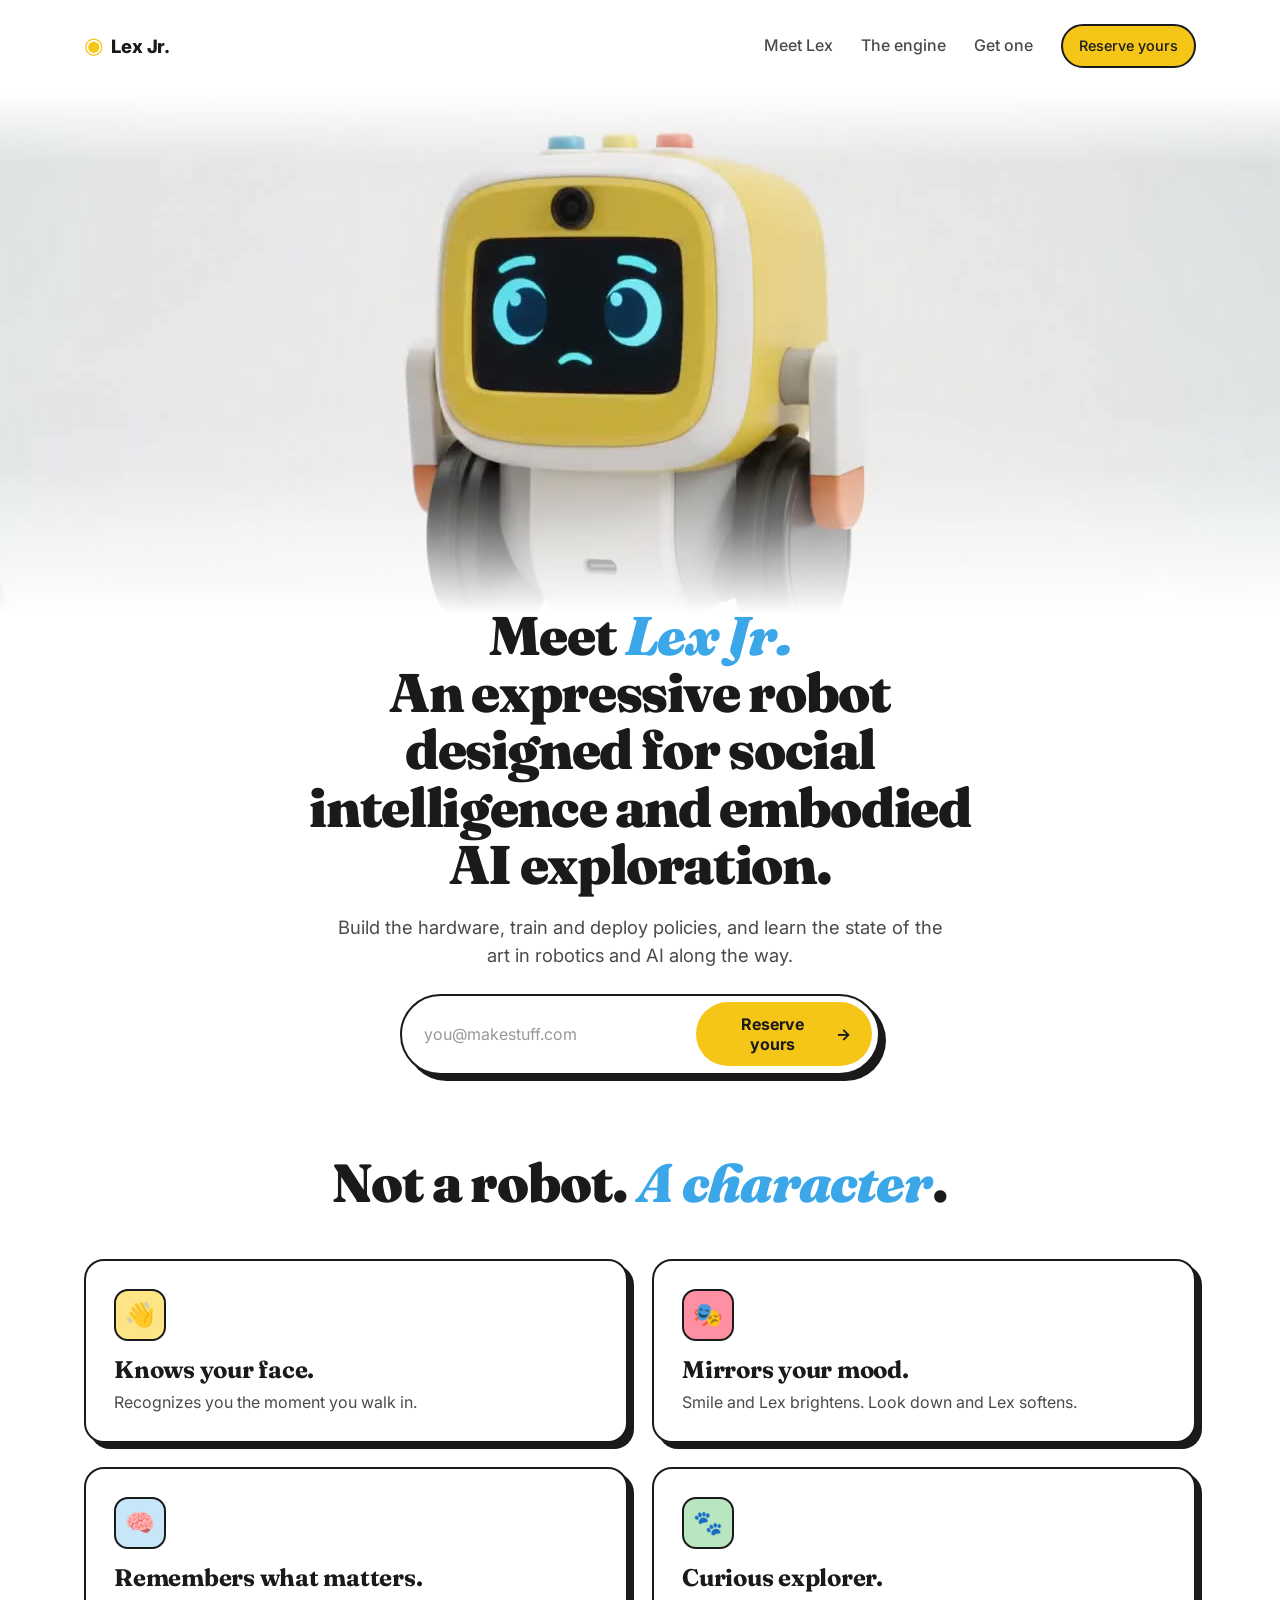
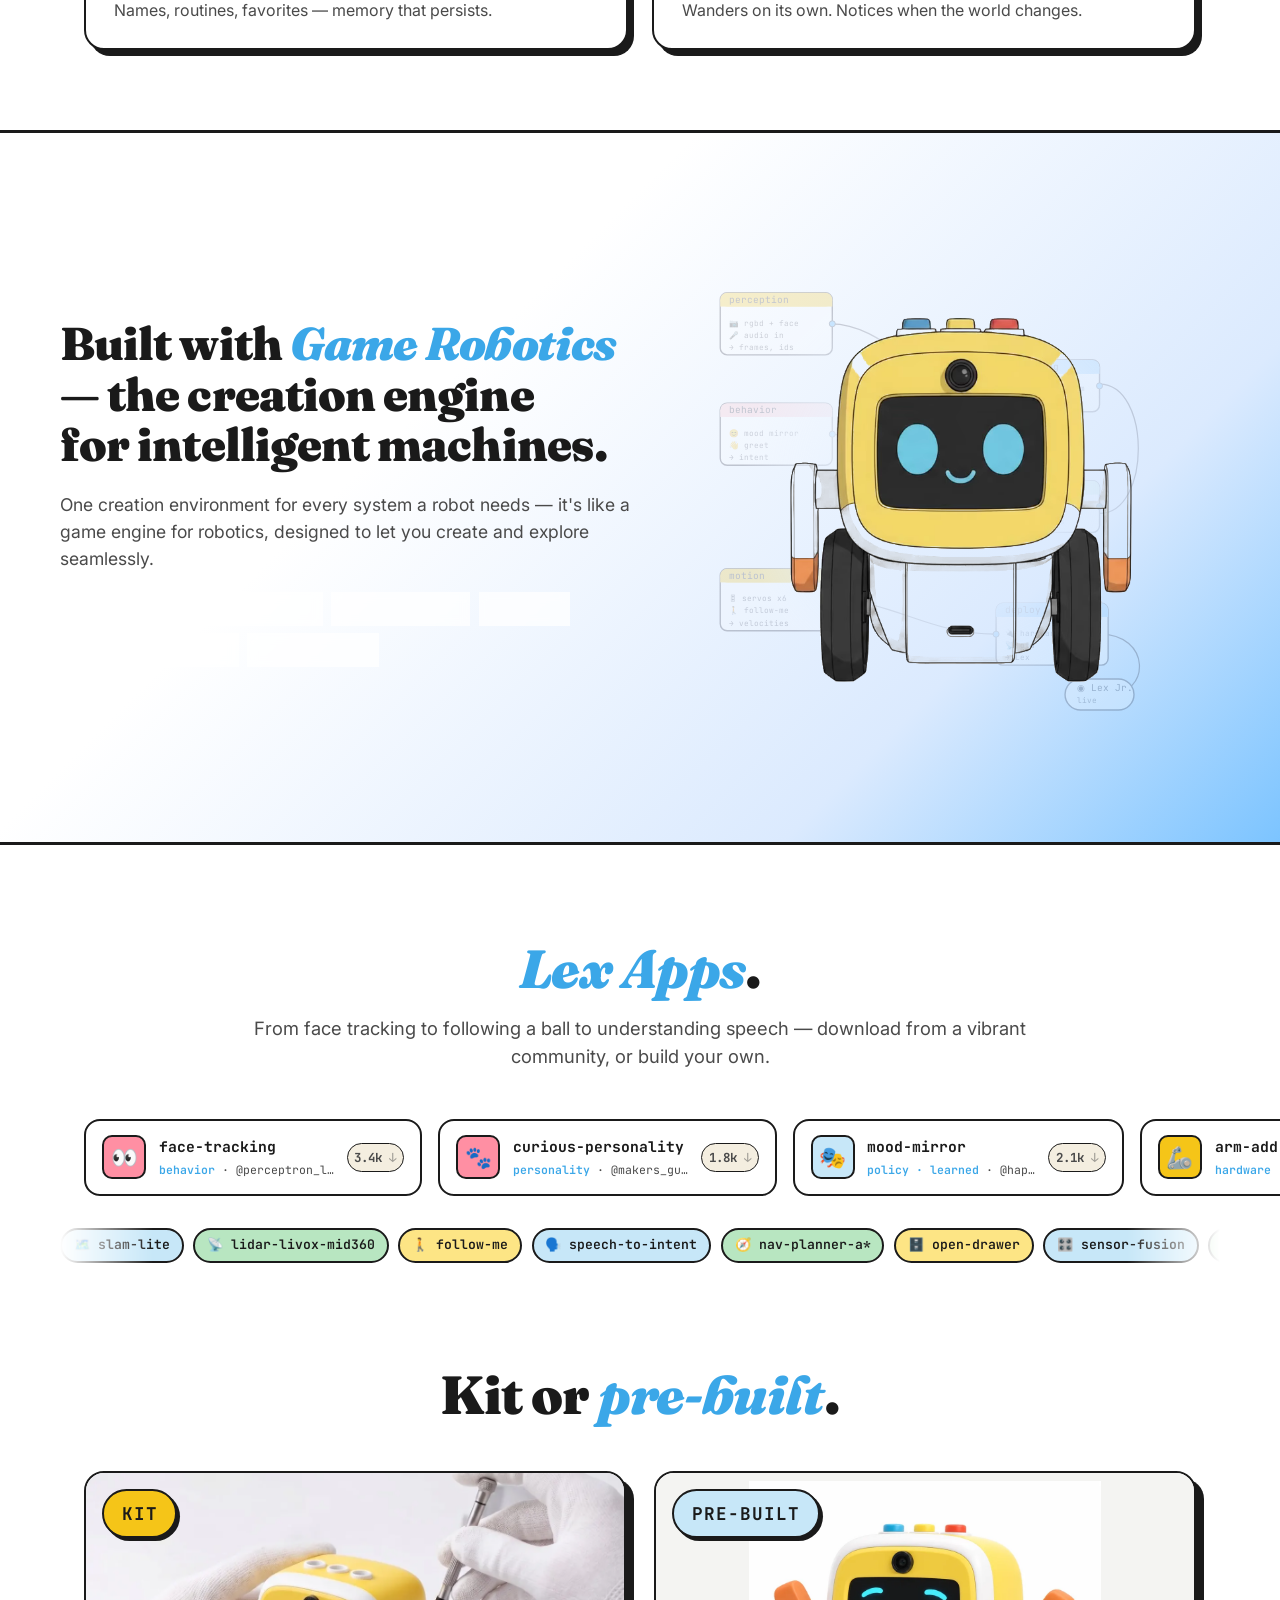
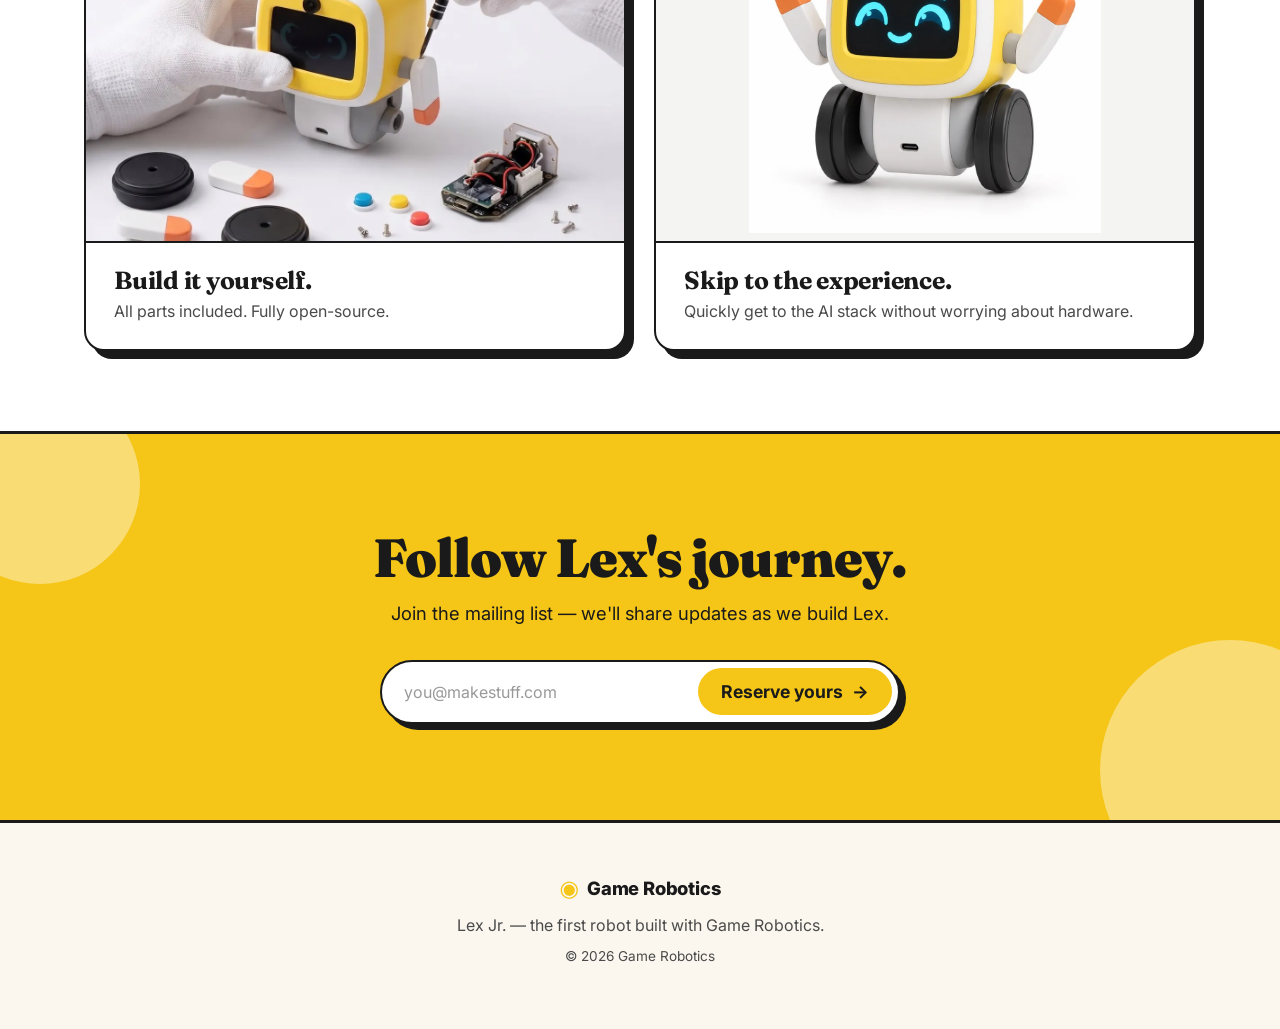
==== commit 118a7810: "B reveal h2: 'Built with the Game Robotics platform.' -> 'Built with Game Robotics - the creation en" ====
--- a/v3-robotfirst/index.html
+++ b/v3-robotfirst/index.html
@@ -90,7 +90,7 @@
   <section class="reveal" id="engine">
     <div class="reveal-inner">
       <div class="reveal-copy">
-        <h2>Built with the <em>Game Robotics</em> platform.</h2>
+        <h2>Built with <em>Game Robotics</em> — the creation engine for intelligent machines.</h2>
         <p>
           One creation environment for every system a robot needs — it's like a
           game engine for robotics, designed to let you create and explore seamlessly.
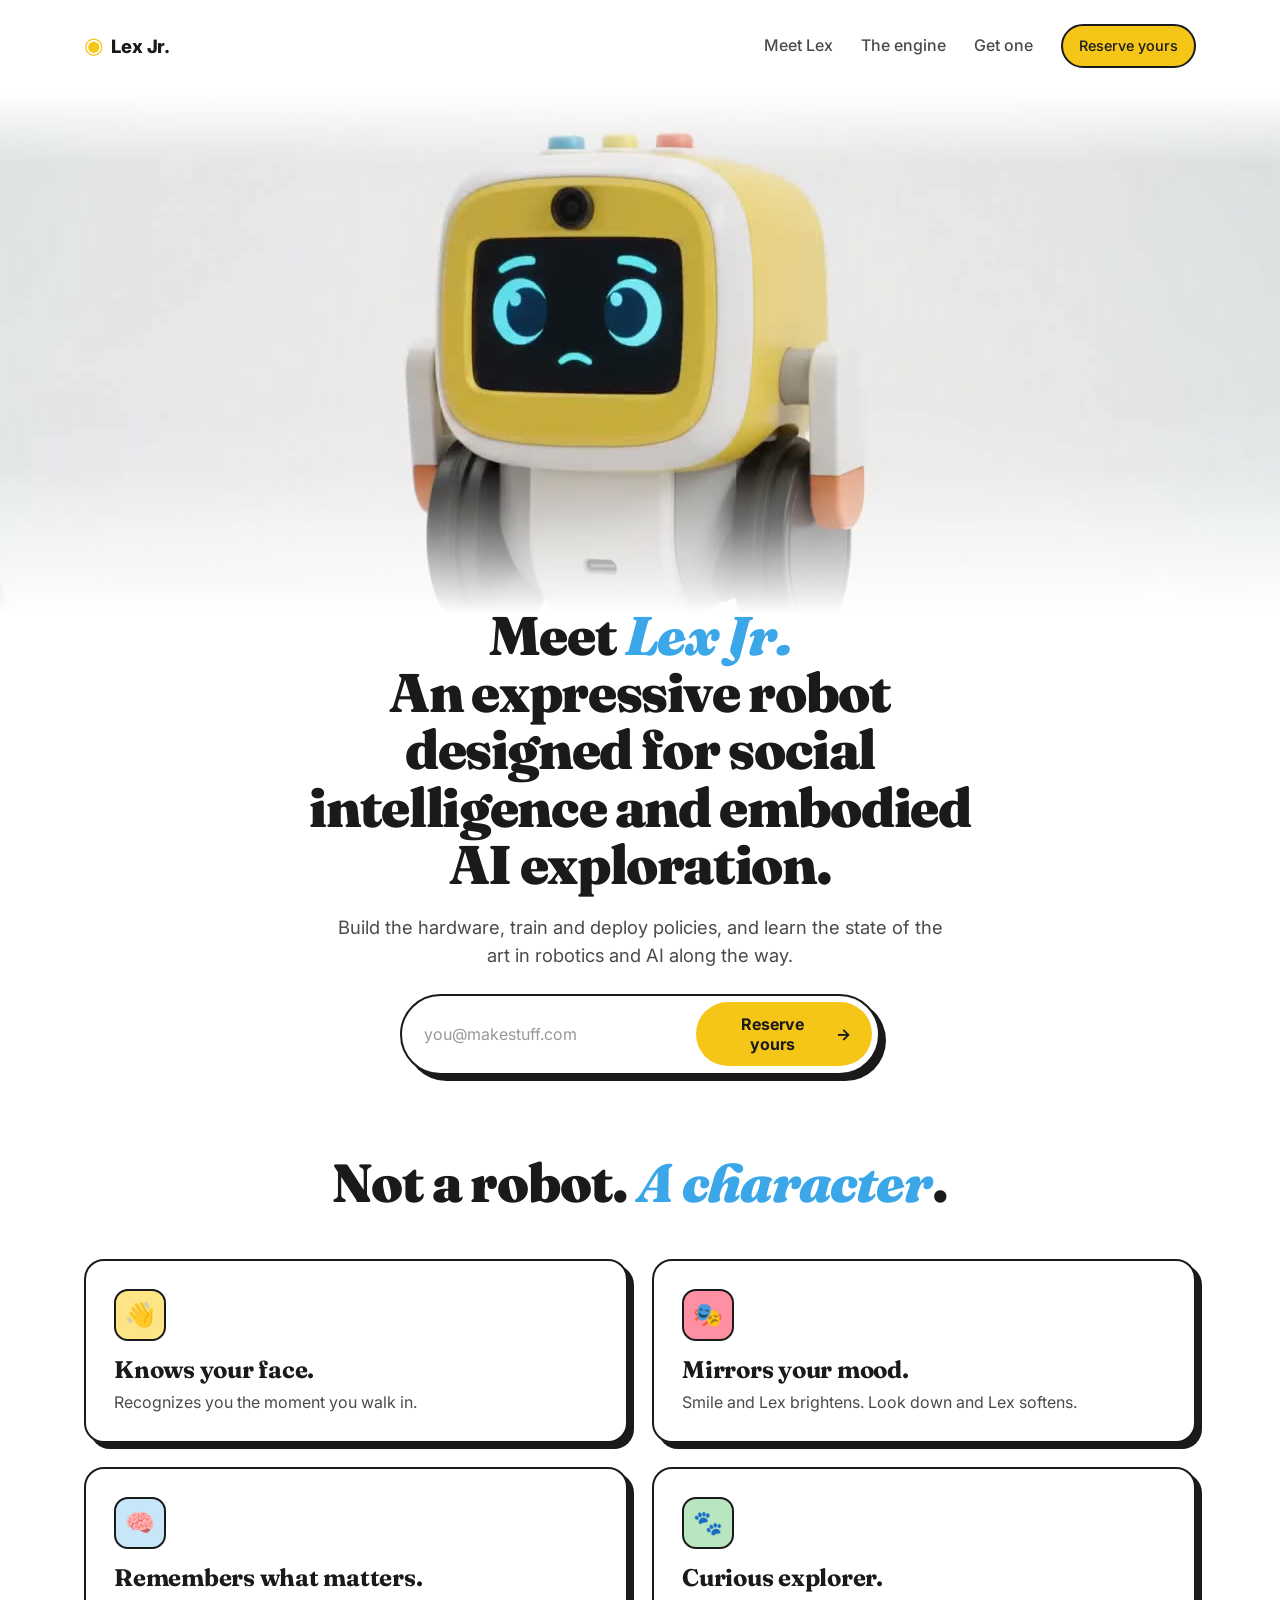
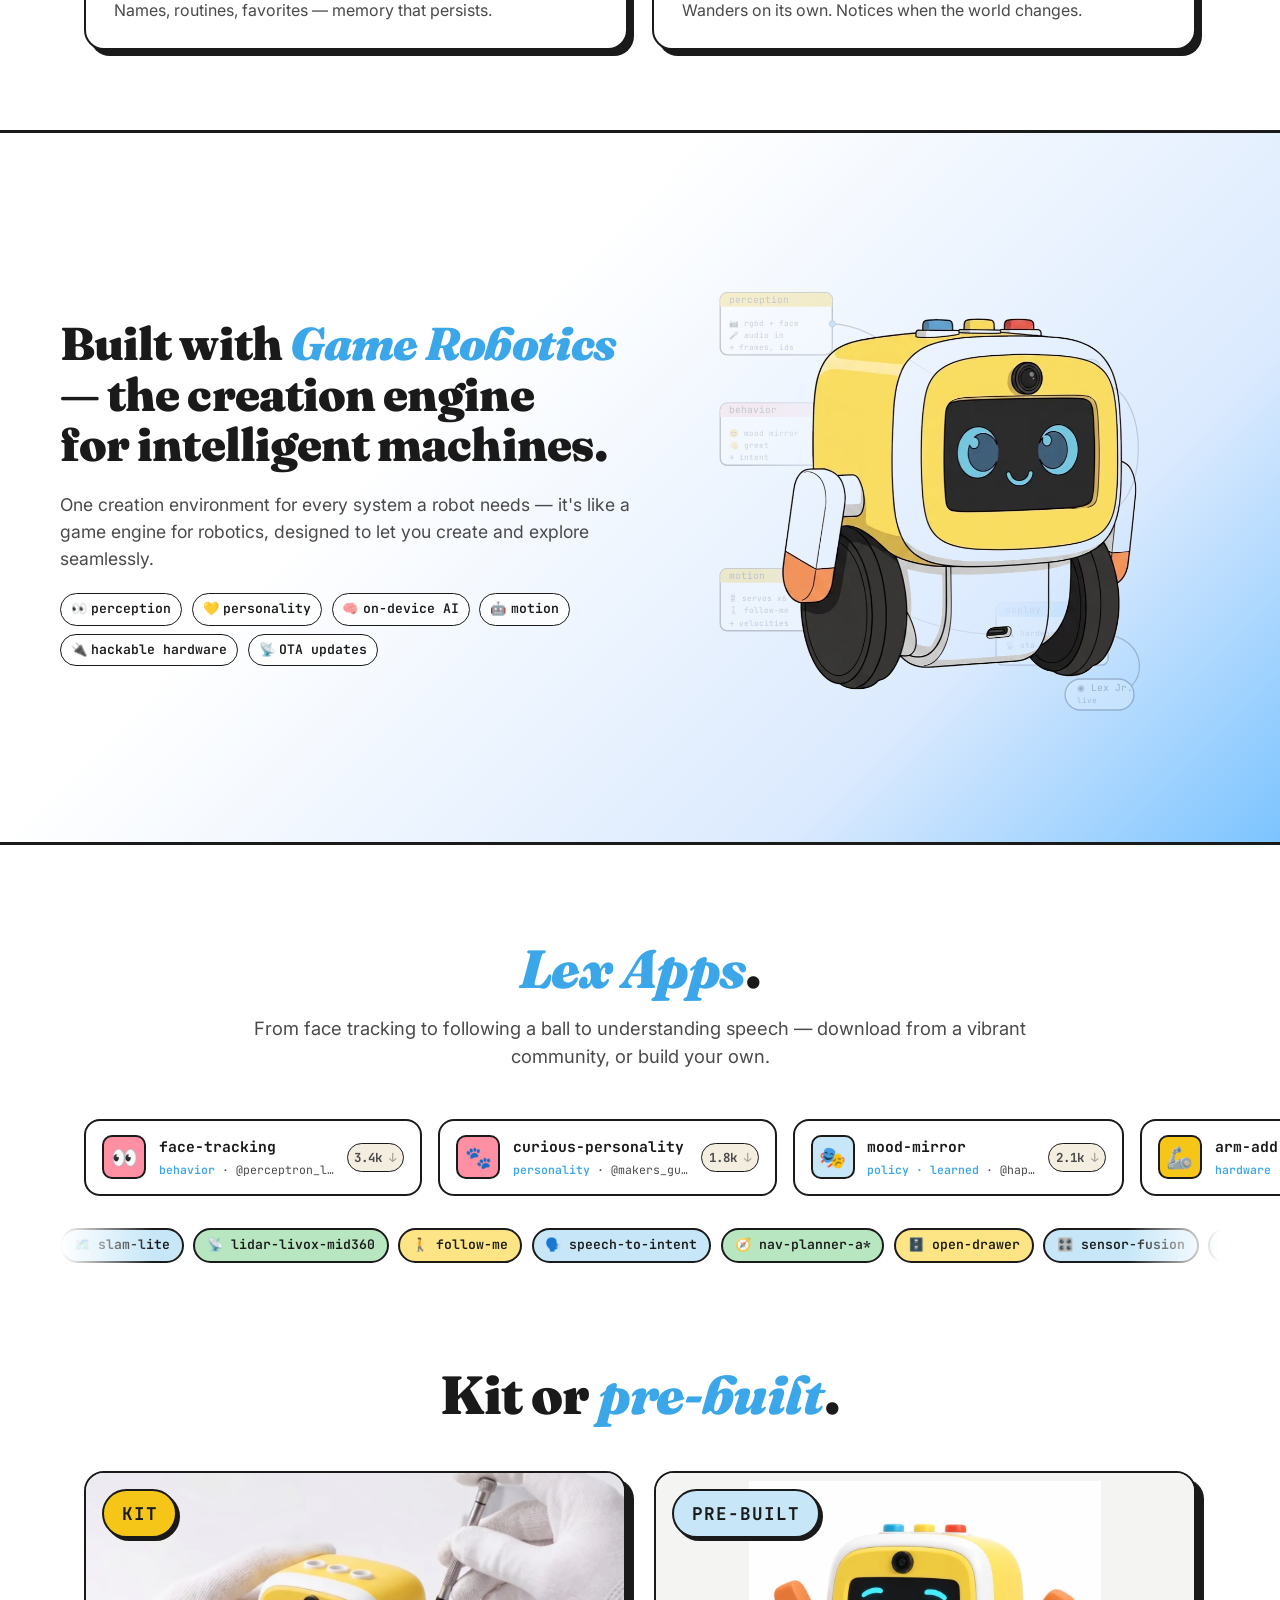
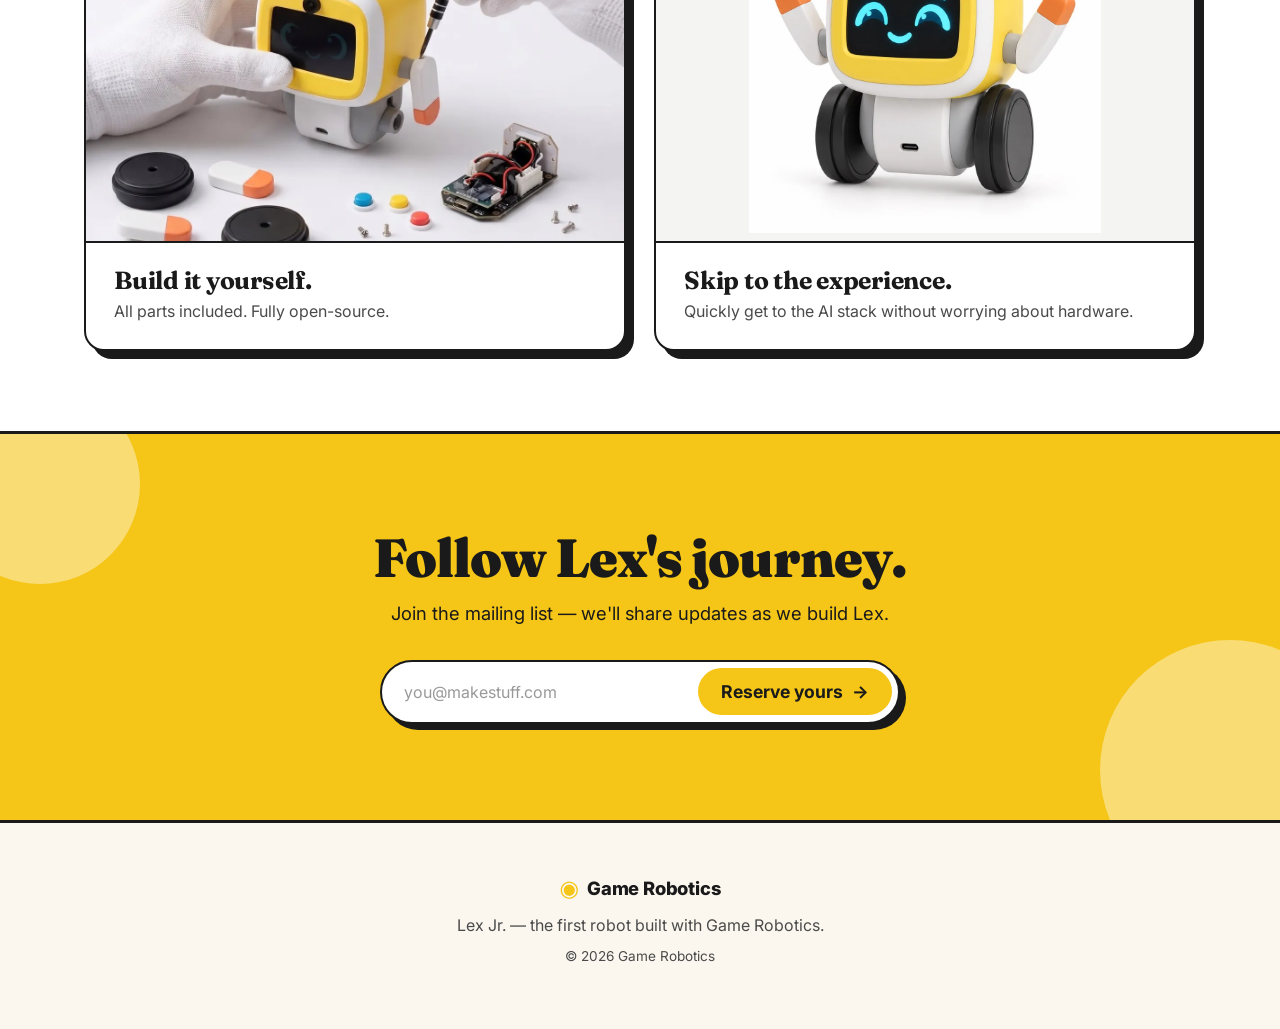
==== commit 9c646524: "B reveal: revert to still Lex illustration (drop animated WebM) Video assets (lex-jr-anim.webm + pos" ====
--- a/v3-robotfirst/index.html
+++ b/v3-robotfirst/index.html
@@ -208,14 +208,10 @@
           </g>
         </svg>
 
-        <video
-          class="reveal-vid"
-          autoplay muted loop playsinline preload="metadata"
-          poster="assets/lex-jr-anim-poster.webp"
-          aria-label="Animated illustration of Lex Jr.">
-          <source src="assets/lex-jr-anim.webm" type="video/webm" />
-          <!-- Fallback for browsers without VP9-alpha: poster shows -->
-        </video>
+        <picture>
+          <source type="image/webp" srcset="assets/lex-jr-illustration.webp" />
+          <img src="assets/lex-jr-illustration.png" alt="Illustration of Lex Jr." />
+        </picture>
       </div>
     </div>
   </section>
